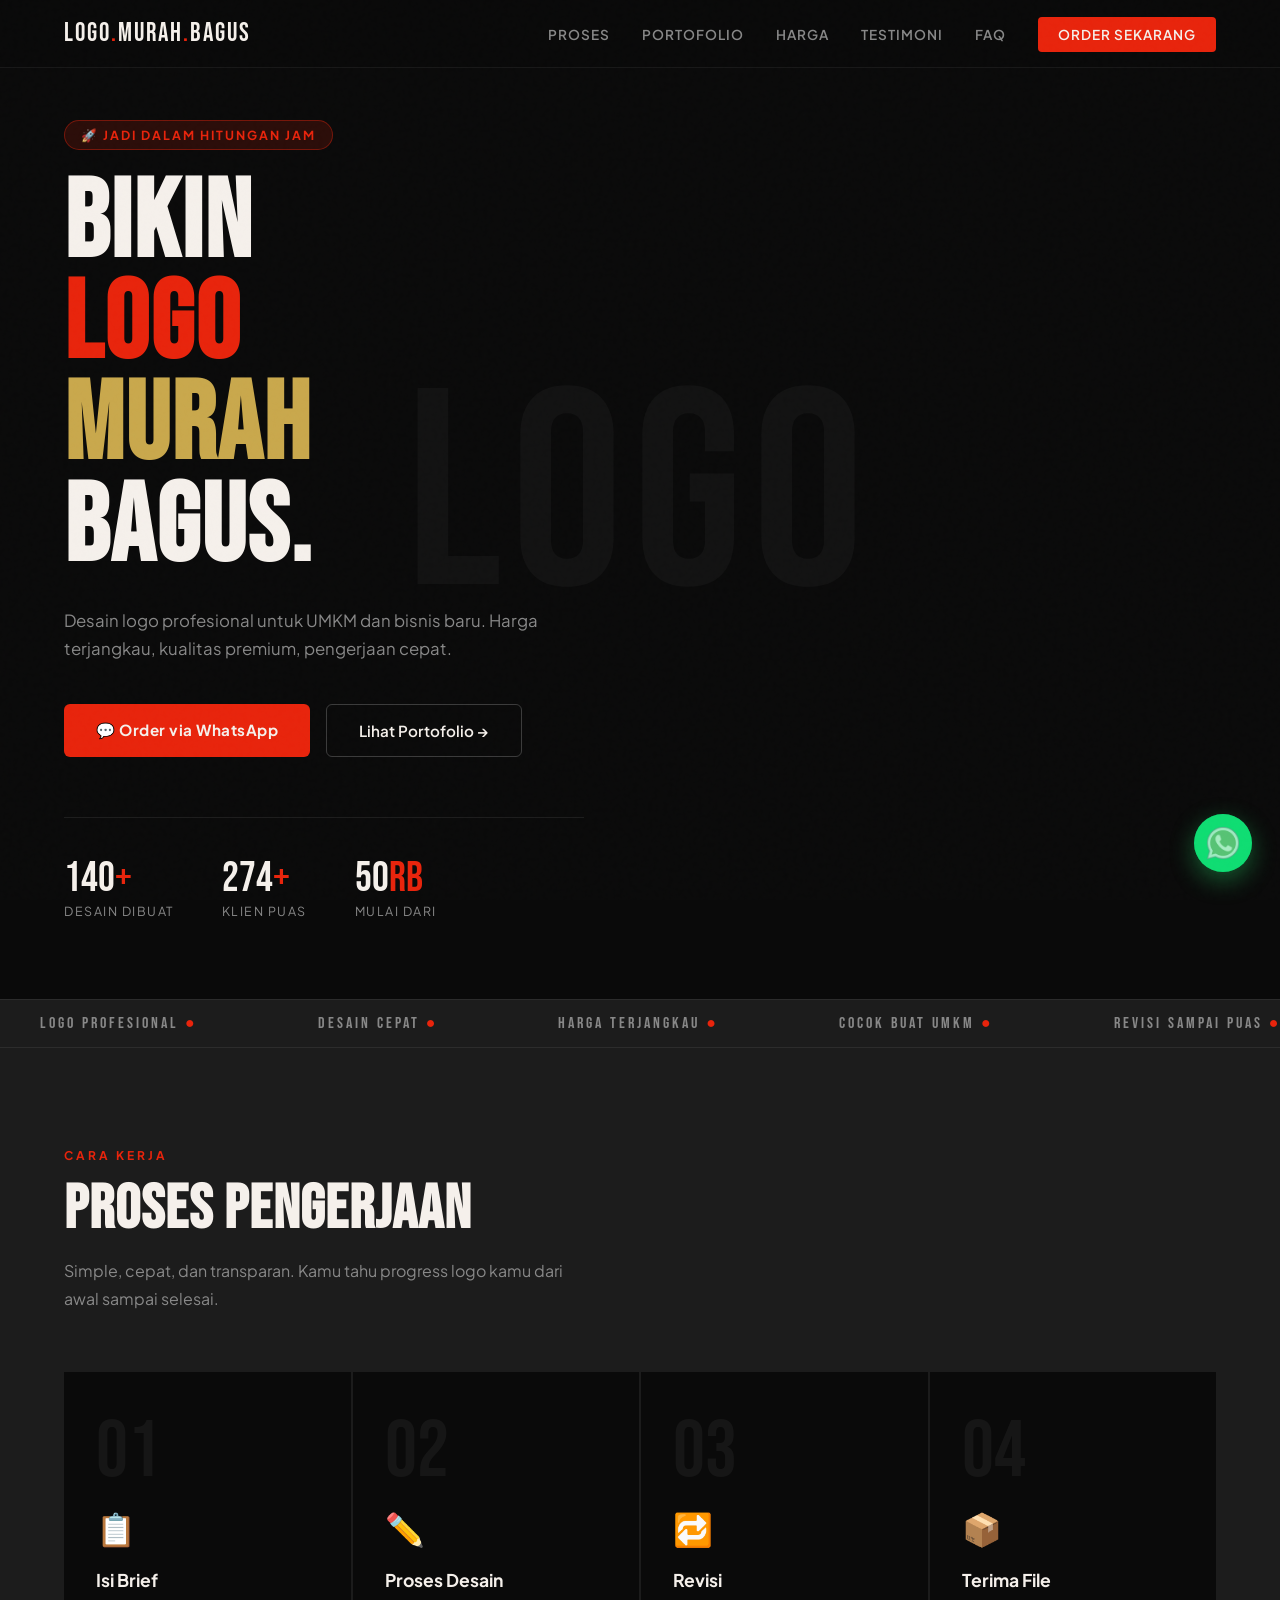
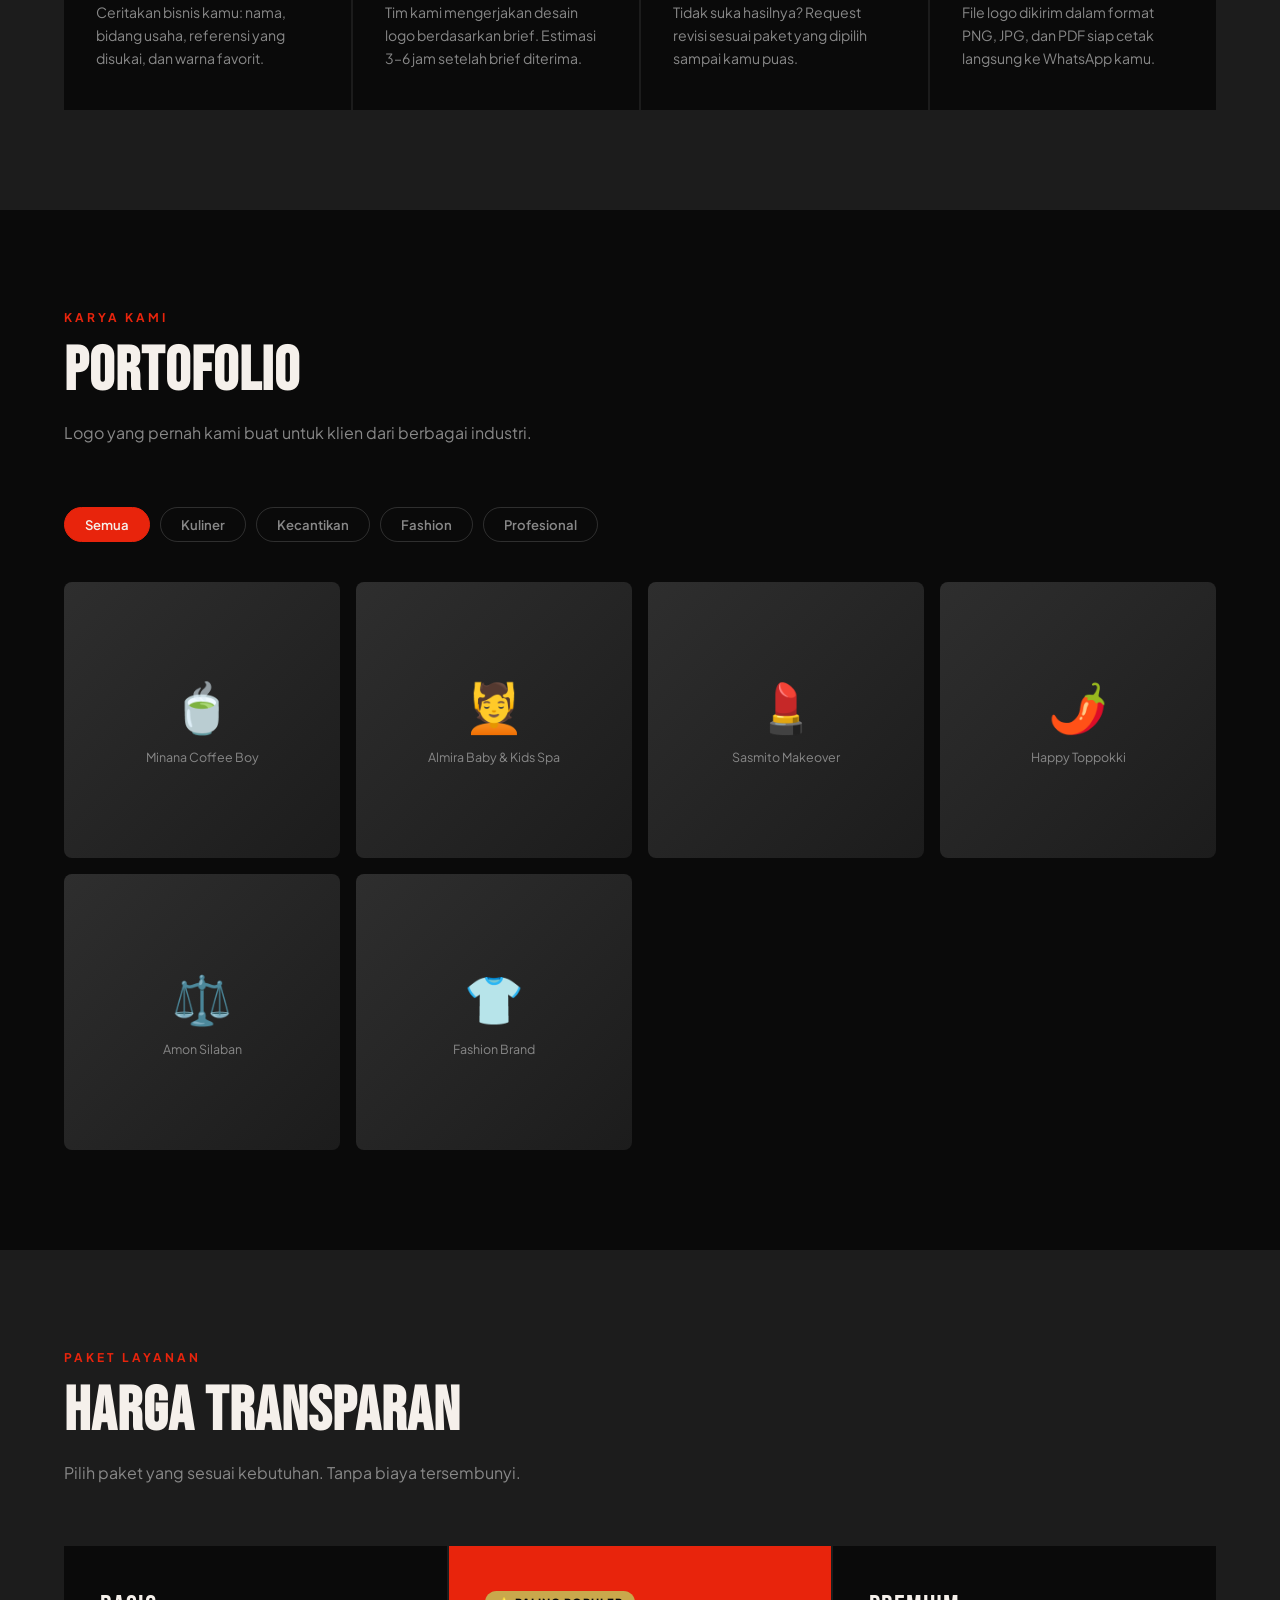
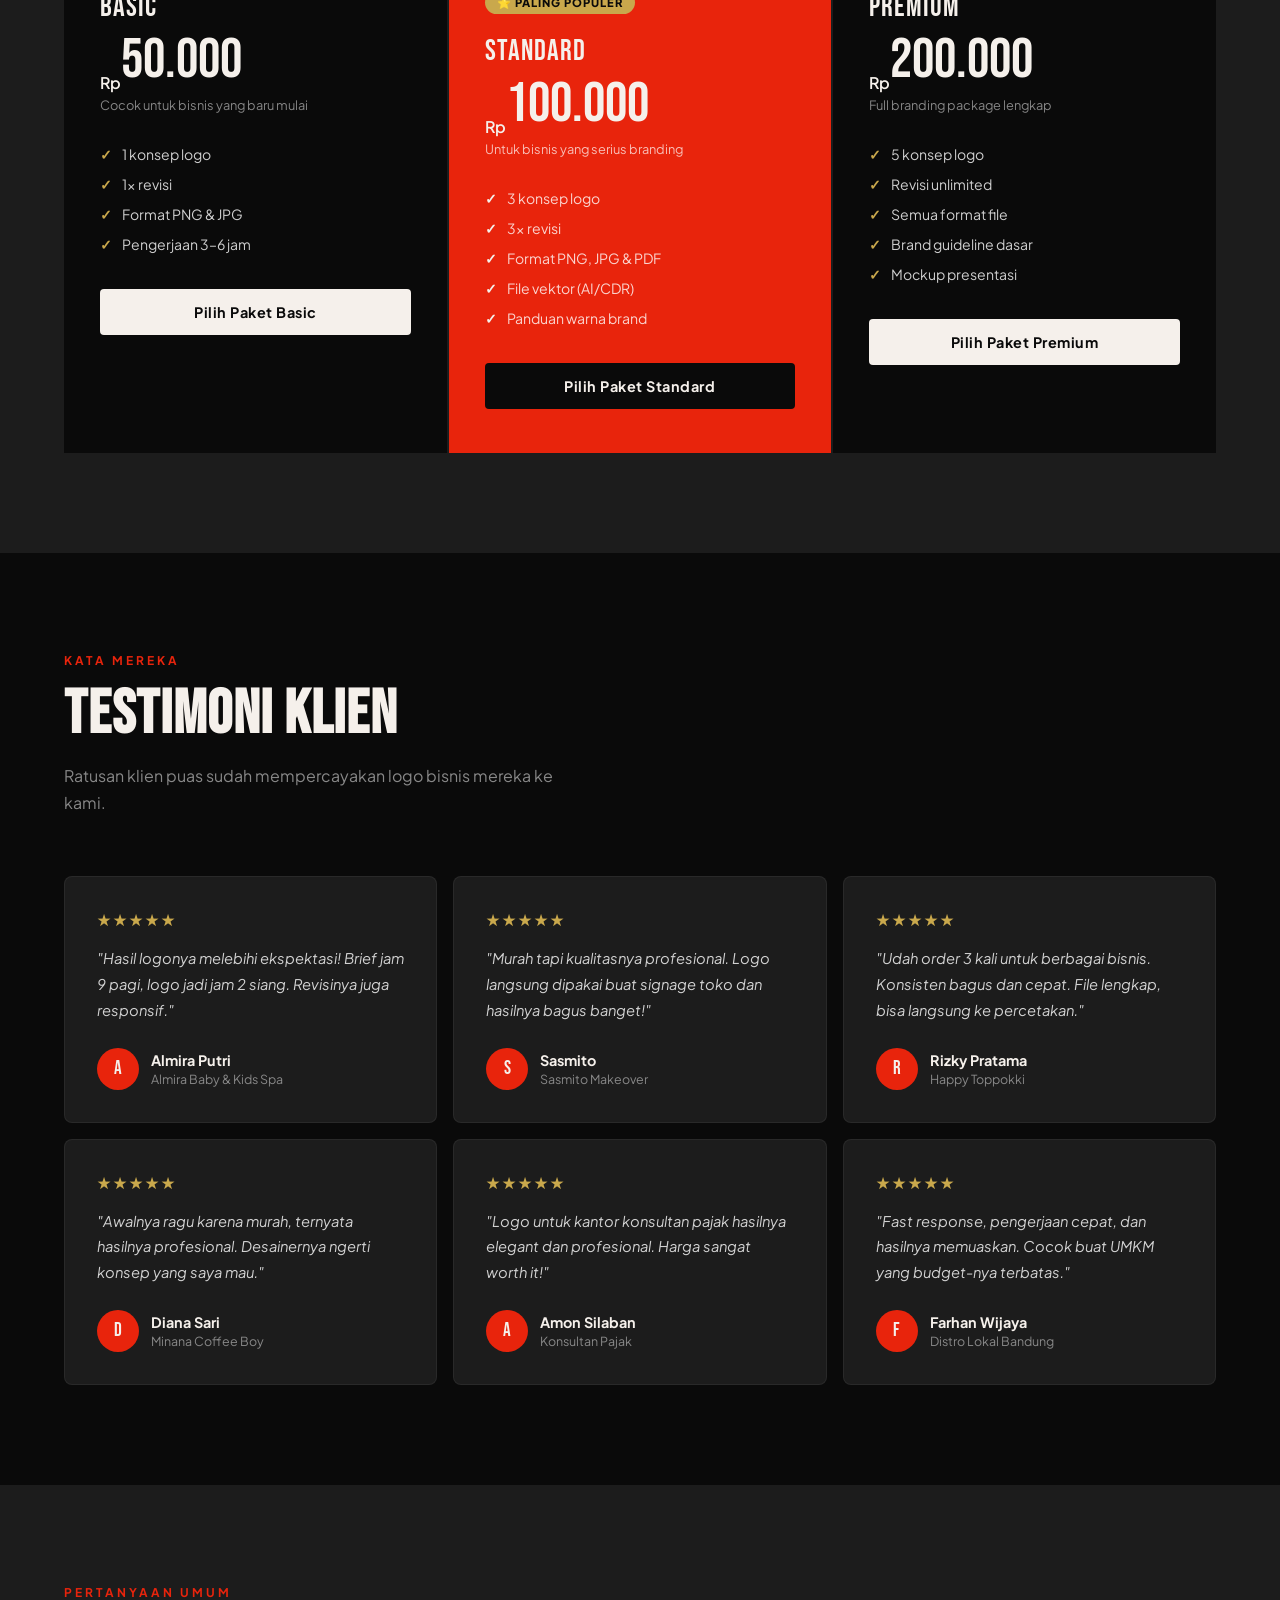
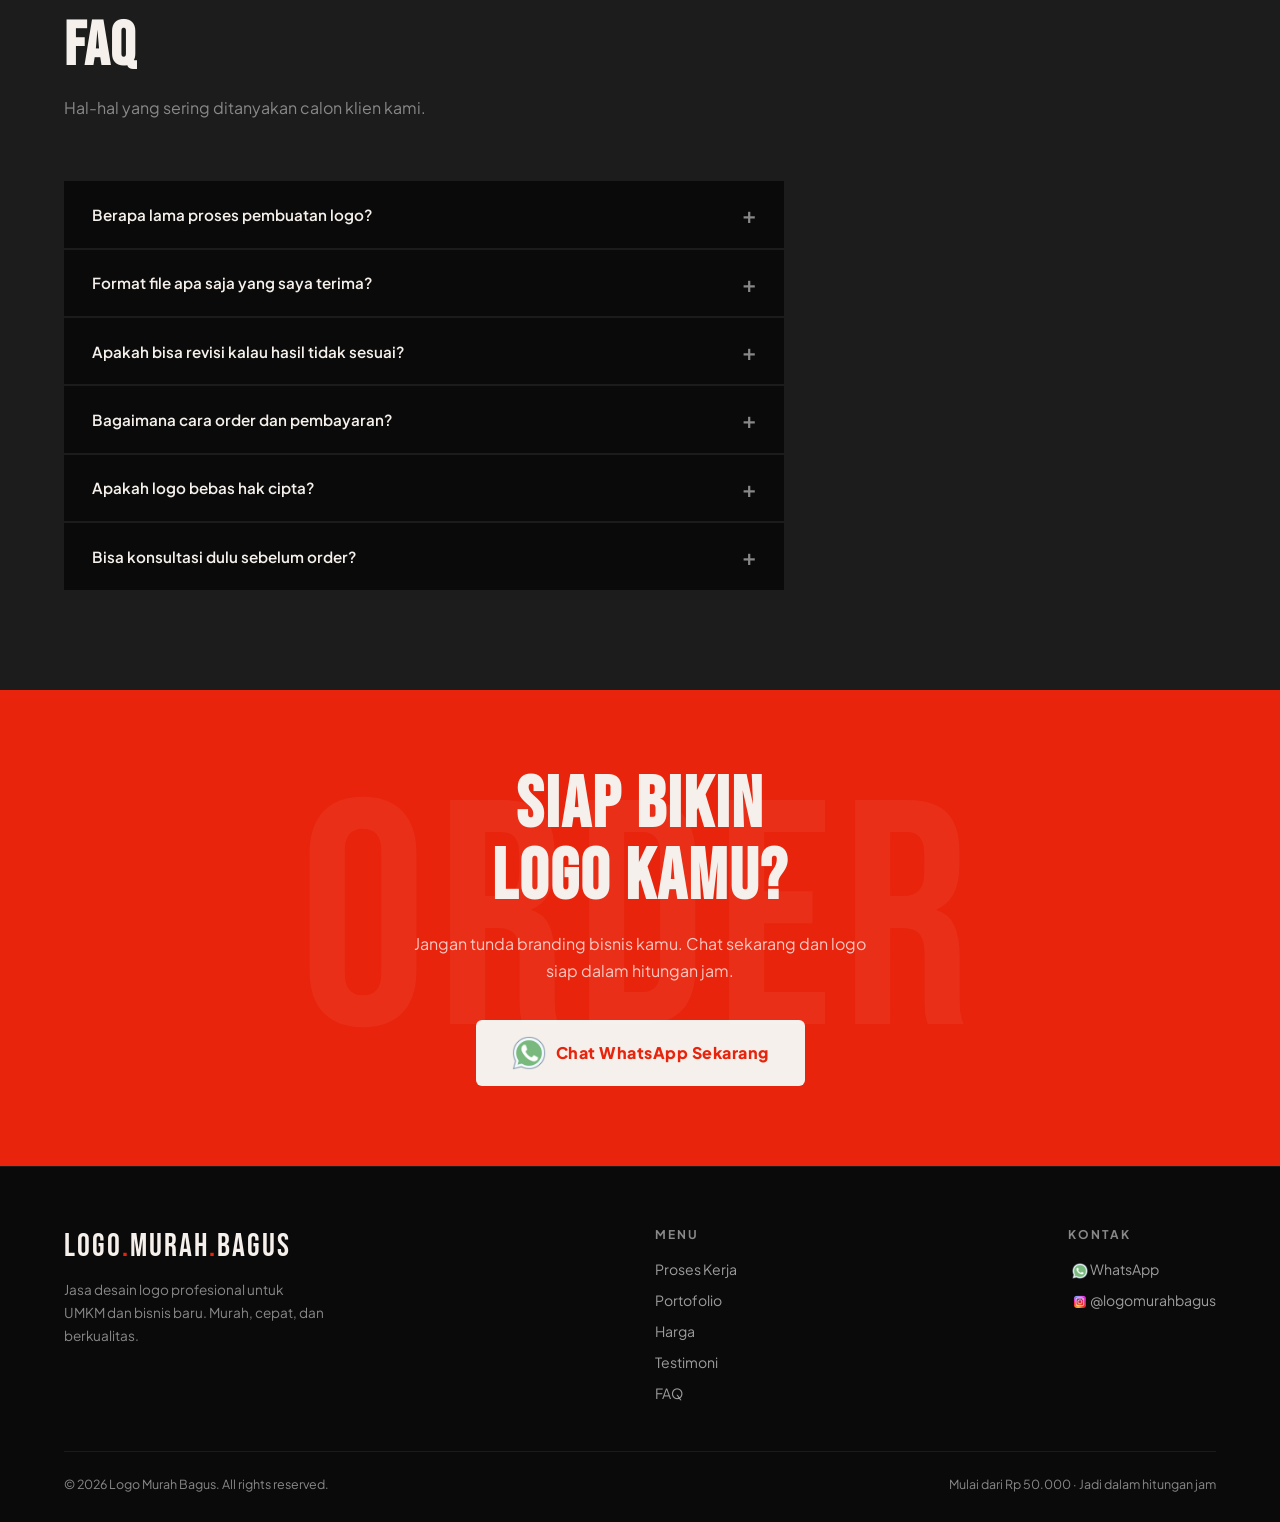
==== index.html @ 2f439376 "Initial commit" ====
<!DOCTYPE html>
<html lang="id">
<head>
  <meta charset="UTF-8" />
  <meta name="viewport" content="width=device-width, initial-scale=1.0"/>
  <title>Logo Murah Bagus – Jasa Desain Logo Profesional</title>
  <link href="https://fonts.googleapis.com/css2?family=Bebas+Neue&family=Plus+Jakarta+Sans:wght@400;500;600;700;800&display=swap" rel="stylesheet"/>
  <link rel="stylesheet" href="style.css"/>
</head>
<body>

  <!-- ═══════════════════════════════════════
       NAVBAR
       ✏️ Edit: nomor WA di href .nav-cta
  ════════════════════════════════════════ -->
  <nav>
    <div class="nav-logo">LOGO<span>.</span>MURAH<span>.</span>BAGUS</div>
    <ul class="nav-links">
      <li><a href="#proses">Proses</a></li>
      <li><a href="#portofolio">Portofolio</a></li>
      <li><a href="#harga">Harga</a></li>
      <li><a href="#testimoni">Testimoni</a></li>
      <li><a href="#faq">FAQ</a></li>
      <li><a href="https://wa.me/6281234567890" class="nav-cta" target="_blank">Order Sekarang</a></li>
    </ul>
  </nav>

  <!-- ═══════════════════════════════════════
       HERO
       ✏️ Edit: teks deskripsi, nomor WA
  ════════════════════════════════════════ -->
  <section id="hero">
    <div class="hero-bg-text">LOGO</div>
    <div class="hero-content">
      <div class="hero-badge">🚀 Jadi dalam hitungan jam</div>
      <h1 class="hero-title">
        BIKIN<br/>
        <span class="accent">LOGO</span><br/>
        <span class="gold">MURAH</span><br/>
        BAGUS.
      </h1>
      <p class="hero-desc">
        Desain logo profesional untuk UMKM dan bisnis baru. Harga terjangkau, kualitas premium, pengerjaan cepat.
      </p>
      <div class="hero-actions">
        <a href="https://wa.me/6281234567890?text=Halo,%20saya%20mau%20order%20logo" class="btn-primary" target="_blank">💬 Order via WhatsApp</a>
        <a href="#portofolio" class="btn-secondary">Lihat Portofolio →</a>
      </div>
      <div class="hero-stats">
        <!-- ✏️ Edit: angka statistik di bawah ini -->
        <div class="stat-item">
          <div class="stat-number">140<span>+</span></div>
          <div class="stat-label">Desain Dibuat</div>
        </div>
        <div class="stat-item">
          <div class="stat-number">274<span>+</span></div>
          <div class="stat-label">Klien Puas</div>
        </div>
        <div class="stat-item">
          <div class="stat-number">50<span>rb</span></div>
          <div class="stat-label">Mulai Dari</div>
        </div>
      </div>
    </div>
  </section>

  <!-- MARQUEE -->
  <div class="marquee-wrap">
    <div class="marquee-track">
      <span class="marquee-item">LOGO PROFESIONAL <span class="dot">●</span></span>
      <span class="marquee-item">DESAIN CEPAT <span class="dot">●</span></span>
      <span class="marquee-item">HARGA TERJANGKAU <span class="dot">●</span></span>
      <span class="marquee-item">COCOK BUAT UMKM <span class="dot">●</span></span>
      <span class="marquee-item">REVISI SAMPAI PUAS <span class="dot">●</span></span>
      <span class="marquee-item">FILE SIAP PAKAI <span class="dot">●</span></span>
      <!-- Duplikat untuk efek loop -->
      <span class="marquee-item">LOGO PROFESIONAL <span class="dot">●</span></span>
      <span class="marquee-item">DESAIN CEPAT <span class="dot">●</span></span>
      <span class="marquee-item">HARGA TERJANGKAU <span class="dot">●</span></span>
      <span class="marquee-item">COCOK BUAT UMKM <span class="dot">●</span></span>
      <span class="marquee-item">REVISI SAMPAI PUAS <span class="dot">●</span></span>
      <span class="marquee-item">FILE SIAP PAKAI <span class="dot">●</span></span>
    </div>
  </div>

  <!-- ═══════════════════════════════════════
       PROSES KERJA
       ✏️ Edit: judul & deskripsi tiap step
  ════════════════════════════════════════ -->
  <section id="proses">
    <div class="fade-up">
      <p class="section-label">Cara Kerja</p>
      <h2 class="section-title">PROSES PENGERJAAN</h2>
      <p class="section-sub">Simple, cepat, dan transparan. Kamu tahu progress logo kamu dari awal sampai selesai.</p>
    </div>
    <div class="steps-grid">
      <div class="step-card fade-up">
        <div class="step-num">01</div>
        <div class="step-icon">📋</div>
        <div class="step-title">Isi Brief</div>
        <p class="step-desc">Ceritakan bisnis kamu: nama, bidang usaha, referensi yang disukai, dan warna favorit.</p>
      </div>
      <div class="step-card fade-up">
        <div class="step-num">02</div>
        <div class="step-icon">✏️</div>
        <div class="step-title">Proses Desain</div>
        <p class="step-desc">Tim kami mengerjakan desain logo berdasarkan brief. Estimasi 3–6 jam setelah brief diterima.</p>
      </div>
      <div class="step-card fade-up">
        <div class="step-num">03</div>
        <div class="step-icon">🔁</div>
        <div class="step-title">Revisi</div>
        <p class="step-desc">Tidak suka hasilnya? Request revisi sesuai paket yang dipilih sampai kamu puas.</p>
      </div>
      <div class="step-card fade-up">
        <div class="step-num">04</div>
        <div class="step-icon">📦</div>
        <div class="step-title">Terima File</div>
        <p class="step-desc">File logo dikirim dalam format PNG, JPG, dan PDF siap cetak langsung ke WhatsApp kamu.</p>
      </div>
    </div>
  </section>

  <!-- ═══════════════════════════════════════
       PORTOFOLIO
       ✏️ Tambah karya: copy satu .portfolio-card,
          ganti data-cat, nama, kategori, dan src img
  ════════════════════════════════════════ -->
  <section id="portofolio">
    <div class="fade-up">
      <p class="section-label">Karya Kami</p>
      <h2 class="section-title">PORTOFOLIO</h2>
      <p class="section-sub">Logo yang pernah kami buat untuk klien dari berbagai industri.</p>
    </div>

    <div class="portfolio-filter fade-up">
      <!-- ✏️ Tambah tombol filter baru jika ada kategori baru -->
      <button class="filter-btn active" onclick="filterPortfolio('semua', this)">Semua</button>
      <button class="filter-btn" onclick="filterPortfolio('kuliner', this)">Kuliner</button>
      <button class="filter-btn" onclick="filterPortfolio('kecantikan', this)">Kecantikan</button>
      <button class="filter-btn" onclick="filterPortfolio('fashion', this)">Fashion</button>
      <button class="filter-btn" onclick="filterPortfolio('profesional', this)">Profesional</button>
    </div>

    <div class="portfolio-grid" id="portfolioGrid">

      <div class="portfolio-card fade-up" data-cat="kuliner">
        <!-- ✏️ Ganti placeholder dengan: <img src="assets/images/namafile.jpg" alt="Nama Logo"> -->
        <div class="portfolio-placeholder">🍵<p>Minana Coffee Boy</p></div>
        <div class="portfolio-overlay">
          <div class="portfolio-info">
            <div class="portfolio-name">Minana Coffee Boy</div>
            <div class="portfolio-cat">Kuliner · F&B</div>
          </div>
        </div>
      </div>

      <div class="portfolio-card fade-up" data-cat="kecantikan"
          onclick="window.location='portfolio/almira.html'
          "style="cursor:pointer">
        <div class="portfolio-placeholder">💆<p>Almira Baby & Kids Spa</p></div>
        <div class="portfolio-overlay">
          <div class="portfolio-info">
            <div class="portfolio-name">Almira Baby & Kids Spa</div>
            <div class="portfolio-cat">Kecantikan · Spa</div>
          </div>
        </div>
      </div>

      <div class="portfolio-card fade-up" data-cat="kecantikan">
        <div class="portfolio-placeholder">💄<p>Sasmito Makeover</p></div>
        <div class="portfolio-overlay">
          <div class="portfolio-info">
            <div class="portfolio-name">Sasmito Makeover</div>
            <div class="portfolio-cat">Kecantikan · MUA</div>
          </div>
        </div>
      </div>

      <div class="portfolio-card fade-up" data-cat="kuliner">
        <div class="portfolio-placeholder">🌶️<p>Happy Toppokki</p></div>
        <div class="portfolio-overlay">
          <div class="portfolio-info">
            <div class="portfolio-name">Happy Toppokki</div>
            <div class="portfolio-cat">Kuliner · Korean Food</div>
          </div>
        </div>
      </div>

      <div class="portfolio-card fade-up" data-cat="profesional">
        <div class="portfolio-placeholder">⚖️<p>Amon Silaban</p></div>
        <div class="portfolio-overlay">
          <div class="portfolio-info">
            <div class="portfolio-name">Amon Silaban</div>
            <div class="portfolio-cat">Profesional · Konsultan</div>
          </div>
        </div>
      </div>

      <div class="portfolio-card fade-up" data-cat="fashion">
        <div class="portfolio-placeholder">👕<p>Fashion Brand</p></div>
        <div class="portfolio-overlay">
          <div class="portfolio-info">
            <div class="portfolio-name">Fashion Brand</div>
            <div class="portfolio-cat">Fashion · Clothing</div>
          </div>
        </div>
      </div>

    </div>
  </section>

  <!-- ═══════════════════════════════════════
       HARGA
       ✏️ Edit: nama paket, harga, fitur, nomor WA
  ════════════════════════════════════════ -->
  <section id="harga">
    <div class="fade-up">
      <p class="section-label">Paket Layanan</p>
      <h2 class="section-title">HARGA TRANSPARAN</h2>
      <p class="section-sub">Pilih paket yang sesuai kebutuhan. Tanpa biaya tersembunyi.</p>
    </div>

    <div class="pricing-grid">

      <div class="pricing-card fade-up">
        <div class="pricing-name">BASIC</div>
        <div class="pricing-price"><sub>Rp</sub>50.000</div>
        <p class="pricing-note">Cocok untuk bisnis yang baru mulai</p>
        <ul class="pricing-features">
          <li>1 konsep logo</li>
          <li>1x revisi</li>
          <li>Format PNG & JPG</li>
          <li>Pengerjaan 3–6 jam</li>
        </ul>
        <a href="https://wa.me/6281234567890?text=Halo,%20saya%20mau%20order%20paket%20Basic" class="pricing-cta" target="_blank">Pilih Paket Basic</a>
      </div>

      <div class="pricing-card featured fade-up">
        <div class="pricing-badge">⭐ Paling Populer</div>
        <div class="pricing-name">STANDARD</div>
        <div class="pricing-price"><sub>Rp</sub>100.000</div>
        <p class="pricing-note">Untuk bisnis yang serius branding</p>
        <ul class="pricing-features">
          <li>3 konsep logo</li>
          <li>3x revisi</li>
          <li>Format PNG, JPG & PDF</li>
          <li>File vektor (AI/CDR)</li>
          <li>Panduan warna brand</li>
        </ul>
        <a href="https://wa.me/6281234567890?text=Halo,%20saya%20mau%20order%20paket%20Standard" class="pricing-cta" target="_blank">Pilih Paket Standard</a>
      </div>

      <div class="pricing-card fade-up">
        <div class="pricing-name">PREMIUM</div>
        <div class="pricing-price"><sub>Rp</sub>200.000</div>
        <p class="pricing-note">Full branding package lengkap</p>
        <ul class="pricing-features">
          <li>5 konsep logo</li>
          <li>Revisi unlimited</li>
          <li>Semua format file</li>
          <li>Brand guideline dasar</li>
          <li>Mockup presentasi</li>
        </ul>
        <a href="https://wa.me/6281234567890?text=Halo,%20saya%20mau%20order%20paket%20Premium" class="pricing-cta" target="_blank">Pilih Paket Premium</a>
      </div>

    </div>
  </section>

  <!-- ═══════════════════════════════════════
       TESTIMONI
       ✏️ Tambah testimoni: copy satu .testi-card
  ════════════════════════════════════════ -->
  <section id="testimoni">
    <div class="fade-up">
      <p class="section-label">Kata Mereka</p>
      <h2 class="section-title">TESTIMONI KLIEN</h2>
      <p class="section-sub">Ratusan klien puas sudah mempercayakan logo bisnis mereka ke kami.</p>
    </div>

    <div class="testi-grid">

      <div class="testi-card fade-up">
        <div class="testi-stars">★★★★★</div>
        <p class="testi-text">"Hasil logonya melebihi ekspektasi! Brief jam 9 pagi, logo jadi jam 2 siang. Revisinya juga responsif."</p>
        <div class="testi-author">
          <div class="testi-avatar">A</div>
          <div>
            <div class="testi-name">Almira Putri</div>
            <div class="testi-biz">Almira Baby & Kids Spa</div>
          </div>
        </div>
      </div>

      <div class="testi-card fade-up">
        <div class="testi-stars">★★★★★</div>
        <p class="testi-text">"Murah tapi kualitasnya profesional. Logo langsung dipakai buat signage toko dan hasilnya bagus banget!"</p>
        <div class="testi-author">
          <div class="testi-avatar">S</div>
          <div>
            <div class="testi-name">Sasmito</div>
            <div class="testi-biz">Sasmito Makeover</div>
          </div>
        </div>
      </div>

      <div class="testi-card fade-up">
        <div class="testi-stars">★★★★★</div>
        <p class="testi-text">"Udah order 3 kali untuk berbagai bisnis. Konsisten bagus dan cepat. File lengkap, bisa langsung ke percetakan."</p>
        <div class="testi-author">
          <div class="testi-avatar">R</div>
          <div>
            <div class="testi-name">Rizky Pratama</div>
            <div class="testi-biz">Happy Toppokki</div>
          </div>
        </div>
      </div>

      <div class="testi-card fade-up">
        <div class="testi-stars">★★★★★</div>
        <p class="testi-text">"Awalnya ragu karena murah, ternyata hasilnya profesional. Desainernya ngerti konsep yang saya mau."</p>
        <div class="testi-author">
          <div class="testi-avatar">D</div>
          <div>
            <div class="testi-name">Diana Sari</div>
            <div class="testi-biz">Minana Coffee Boy</div>
          </div>
        </div>
      </div>

      <div class="testi-card fade-up">
        <div class="testi-stars">★★★★★</div>
        <p class="testi-text">"Logo untuk kantor konsultan pajak hasilnya elegant dan profesional. Harga sangat worth it!"</p>
        <div class="testi-author">
          <div class="testi-avatar">A</div>
          <div>
            <div class="testi-name">Amon Silaban</div>
            <div class="testi-biz">Konsultan Pajak</div>
          </div>
        </div>
      </div>

      <div class="testi-card fade-up">
        <div class="testi-stars">★★★★★</div>
        <p class="testi-text">"Fast response, pengerjaan cepat, dan hasilnya memuaskan. Cocok buat UMKM yang budget-nya terbatas."</p>
        <div class="testi-author">
          <div class="testi-avatar">F</div>
          <div>
            <div class="testi-name">Farhan Wijaya</div>
            <div class="testi-biz">Distro Lokal Bandung</div>
          </div>
        </div>
      </div>

    </div>
  </section>

  <!-- ═══════════════════════════════════════
       FAQ
       ✏️ Tambah FAQ: copy satu .faq-item
  ════════════════════════════════════════ -->
  <section id="faq">
    <div class="fade-up">
      <p class="section-label">Pertanyaan Umum</p>
      <h2 class="section-title">FAQ</h2>
      <p class="section-sub">Hal-hal yang sering ditanyakan calon klien kami.</p>
    </div>

    <div class="faq-list">

      <div class="faq-item">
        <button class="faq-question" onclick="toggleFaq(this)">
          Berapa lama proses pembuatan logo? <span class="faq-icon">+</span>
        </button>
        <div class="faq-answer">
          Estimasi 3–6 jam untuk paket Basic, 6–12 jam untuk Standard. Bergantung pada antrian order saat itu.
        </div>
      </div>

      <div class="faq-item">
        <button class="faq-question" onclick="toggleFaq(this)">
          Format file apa saja yang saya terima? <span class="faq-icon">+</span>
        </button>
        <div class="faq-answer">
          Basic: PNG & JPG. Standard: PNG, JPG, PDF, dan file vektor (AI/CDR). Premium: semua format termasuk EPS.
        </div>
      </div>

      <div class="faq-item">
        <button class="faq-question" onclick="toggleFaq(this)">
          Apakah bisa revisi kalau hasil tidak sesuai? <span class="faq-icon">+</span>
        </button>
        <div class="faq-answer">
          Bisa! Basic: 1x revisi, Standard: 3x revisi, Premium: revisi unlimited sampai kamu puas.
        </div>
      </div>

      <div class="faq-item">
        <button class="faq-question" onclick="toggleFaq(this)">
          Bagaimana cara order dan pembayaran? <span class="faq-icon">+</span>
        </button>
        <div class="faq-answer">
          Order via DM Instagram atau WhatsApp. Pembayaran DP 100% di awal via transfer bank atau e-wallet.
        </div>
      </div>

      <div class="faq-item">
        <button class="faq-question" onclick="toggleFaq(this)">
          Apakah logo bebas hak cipta? <span class="faq-icon">+</span>
        </button>
        <div class="faq-answer">
          Ya! Semua logo yang kami buat adalah milik sepenuhnya klien, bebas digunakan untuk keperluan komersial.
        </div>
      </div>

      <div class="faq-item">
        <button class="faq-question" onclick="toggleFaq(this)">
          Bisa konsultasi dulu sebelum order? <span class="faq-icon">+</span>
        </button>
        <div class="faq-answer">
          Bisa banget! Chat kami via WhatsApp untuk konsultasi gratis sebelum memulai proses desain.
        </div>
      </div>

    </div>
  </section>

  <!-- ═══════════════════════════════════════
       CTA BANNER
       ✏️ Edit: nomor WA di href tombol
  ════════════════════════════════════════ -->
  <section id="cta">
    <h2 class="cta-title">SIAP BIKIN<br/>LOGO KAMU?</h2>
    <p class="cta-sub">Jangan tunda branding bisnis kamu. Chat sekarang dan logo siap dalam hitungan jam.</p>
    <a href="https://wa.me/6281234567890?text=Halo,%20saya%20mau%20tanya%20soal%20logo" class="btn-white" target="_blank">
  <img src="icons8-whatsapp-logo-80.apng.png" alt="WhatsApp" width="34" height="34">
      Chat WhatsApp Sekarang
    </a>
  </section>

  <!-- FOOTER -->
  <footer>
    <div class="footer-top">
      <div class="footer-brand">
        <span class="nav-logo">LOGO<span style="color:var(--red)">.</span>MURAH<span style="color:var(--red)">.</span>BAGUS</span>
        <p>Jasa desain logo profesional untuk UMKM dan bisnis baru. Murah, cepat, dan berkualitas.</p>
      </div>
      <div class="footer-links">
        <h4>Menu</h4>
        <ul>
          <li><a href="#proses">Proses Kerja</a></li>
          <li><a href="#portofolio">Portofolio</a></li>
          <li><a href="#harga">Harga</a></li>
          <li><a href="#testimoni">Testimoni</a></li>
          <li><a href="#faq">FAQ</a></li>
        </ul>
      </div>
      <div class="footer-links">
        <h4>Kontak</h4>
        <!-- ✏️ Edit: ganti nomor WA dan link Instagram -->
        <ul>
          <li><a href="https://wa.me/6281234567890" target="_blank">
            <img src="icon whatsapp.png" alt="WhatsApp" width="16" height="16" style="vertical-align: middle; margin-left: 4px;">
          WhatsApp </a></li>
          <li><a href="https://instagram.com/logomurahbagus" target="_blank">
            <img src="icons8-instagram-logo-94.png" alt="Instagram" width="16" height="16" style="vertical-align: middle; margin-left: 4px;">
            @logomurahbagus</a></li>
        </ul>
      </div>
    </div>
    <div class="footer-bottom">
      <p>© 2026 Logo Murah Bagus. All rights reserved.</p>
      <p>Mulai dari Rp 50.000 · Jadi dalam hitungan jam</p>
    </div>
  </footer>

  <!-- ✏️ Edit: ganti nomor WA di href bawah -->
  <a href="https://wa.me/6281234567890?text=Halo,%20saya%20mau%20tanya%20soal%20logo" class="wa-float" target="_blank" title="Chat WhatsApp">
  <img src="icons8-whatsapp-logo-80.apng.png" alt="WhatsApp" width="34" height="34">
</a>

  <script src="script.js"></script>
</body>
</html>
---- style.css ----
:root {
  --black: #0a0a0a;
  --white: #f5f0eb;
  --red: #e8240c;
  --red-dark: #b81a08;
  --gold: #c9a84c;
  --gray: #1c1c1c;
  --gray-mid: #2e2e2e;
  --gray-light: #888;
  --font-display: 'Bebas Neue', sans-serif;
  --font-body: 'Plus Jakarta Sans', sans-serif;
}

*, *::before, *::after { box-sizing: border-box; margin: 0; padding: 0; }
html { scroll-behavior: smooth; }
body { background: var(--black); color: var(--white); font-family: var(--font-body); overflow-x: hidden; }

body::before {
  content: '';
  position: fixed;
  inset: 0;
  background-image: url("data:image/svg+xml,%3Csvg viewBox='0 0 200 200' xmlns='http://www.w3.org/2000/svg'%3E%3Cfilter id='n'%3E%3CfeTurbulence type='fractalNoise' baseFrequency='0.9' numOctaves='4' stitchTiles='stitch'/%3E%3C/filter%3E%3Crect width='100%25' height='100%25' filter='url(%23n)' opacity='0.04'/%3E%3C/svg%3E");
  pointer-events: none;
  z-index: 9999;
  opacity: 0.4;
}

/* ── NAVBAR ── */
nav {
  position: fixed; top: 0; left: 0; right: 0; z-index: 100;
  display: flex; align-items: center; justify-content: space-between;
  padding: 18px 5%;
  background: rgba(10,10,10,0.85);
  backdrop-filter: blur(12px);
  border-bottom: 1px solid rgba(255,255,255,0.06);
  transition: background .3s;
}
.nav-logo { font-family: var(--font-display); font-size: 1.6rem; letter-spacing: 2px; color: var(--white); }
.nav-logo span { color: var(--red); }
.nav-links { display: flex; gap: 32px; list-style: none; }
.nav-links a { color: var(--gray-light); text-decoration: none; font-size: 0.85rem; font-weight: 600; letter-spacing: 1px; text-transform: uppercase; transition: color .2s; }
.nav-links a:hover { color: var(--white); }
.nav-cta { background: var(--red); color: var(--white) !important; padding: 9px 20px; border-radius: 4px; transition: background .2s !important; }
.nav-cta:hover { background: var(--red-dark) !important; }

/* ── HERO ── */
#hero { min-height: 100vh; display: flex; align-items: center; padding: 120px 5% 80px; position: relative; overflow: hidden; }
.hero-bg-text {
  position: absolute; top: 50%; left: 50%; transform: translate(-50%, -50%);
  font-family: var(--font-display); font-size: clamp(120px, 22vw, 280px);
  color: rgba(255,255,255,0.03); letter-spacing: 10px; white-space: nowrap;
  pointer-events: none; user-select: none;
}
.hero-content { position: relative; max-width: 720px; }
.hero-badge {
  display: inline-block; background: rgba(232,36,12,0.15); border: 1px solid rgba(232,36,12,0.4);
  color: var(--red); padding: 6px 16px; border-radius: 100px;
  font-size: 0.78rem; font-weight: 700; letter-spacing: 2px; text-transform: uppercase; margin-bottom: 24px;
}
.hero-title { font-family: var(--font-display); font-size: clamp(52px, 9vw, 110px); line-height: 0.92; letter-spacing: 2px; margin-bottom: 28px; }
.hero-title .accent { color: var(--red); }
.hero-title .gold { color: var(--gold); }
.hero-desc { font-size: 1.05rem; color: var(--gray-light); line-height: 1.7; max-width: 520px; margin-bottom: 40px; }
.hero-actions { display: flex; gap: 16px; flex-wrap: wrap; }
.hero-stats { display: flex; gap: 48px; margin-top: 60px; padding-top: 40px; border-top: 1px solid rgba(255,255,255,0.08); flex-wrap: wrap; }
.stat-number { font-family: var(--font-display); font-size: 2.6rem; line-height: 1; }
.stat-number span { color: var(--red); }
.stat-label { font-size: 0.78rem; color: var(--gray-light); text-transform: uppercase; letter-spacing: 1.5px; margin-top: 4px; }

/* ── BUTTONS ── */
.btn-primary {
  display: inline-flex; align-items: center; gap: 10px;
  background: var(--red); color: var(--white); padding: 16px 32px;
  border-radius: 6px; font-weight: 700; font-size: 0.95rem;
  text-decoration: none; transition: background .2s, transform .15s; letter-spacing: 0.5px;
}
.btn-primary:hover { background: var(--red-dark); transform: translateY(-2px); }
.btn-secondary {
  display: inline-flex; align-items: center; gap: 10px;
  background: transparent; border: 1px solid rgba(255,255,255,0.2);
  color: var(--white); padding: 16px 32px; border-radius: 6px;
  font-weight: 600; font-size: 0.95rem; text-decoration: none; transition: border-color .2s, background .2s;
}
.btn-secondary:hover { border-color: var(--white); background: rgba(255,255,255,0.05); }
.btn-white {
  display: inline-flex; align-items: center; gap: 10px;
  background: var(--white); color: var(--red); padding: 16px 36px;
  border-radius: 6px; font-weight: 800; font-size: 1rem;
  text-decoration: none; transition: transform .15s, box-shadow .15s; letter-spacing: 0.5px;
}
.btn-white:hover { transform: translateY(-3px); box-shadow: 0 16px 40px rgba(0,0,0,0.3); }

/* ── MARQUEE ── */
.marquee-wrap { overflow: hidden; border-top: 1px solid rgba(255,255,255,0.07); border-bottom: 1px solid rgba(255,255,255,0.07); background: var(--gray); padding: 14px 0; }
.marquee-track { display: flex; animation: marquee 20s linear infinite; width: max-content; }
.marquee-item { font-family: var(--font-display); font-size: 1rem; letter-spacing: 3px; color: var(--gray-light); padding: 0 40px; white-space: nowrap; }
.marquee-item .dot { color: var(--red); margin-right: 40px; }
@keyframes marquee { from { transform: translateX(0); } to { transform: translateX(-50%); } }

/* ── SECTION COMMONS ── */
section { padding: 100px 5%; }
.section-label { font-size: 0.75rem; font-weight: 700; letter-spacing: 3px; text-transform: uppercase; color: var(--red); margin-bottom: 16px; }
.section-title { font-family: var(--font-display); font-size: clamp(36px, 5vw, 62px); line-height: 1; letter-spacing: 1px; margin-bottom: 16px; }
.section-sub { color: var(--gray-light); font-size: 1rem; max-width: 520px; line-height: 1.7; margin-bottom: 60px; }

/* ── PROSES ── */
#proses { background: var(--gray); }
.steps-grid { display: grid; grid-template-columns: repeat(auto-fit, minmax(220px, 1fr)); gap: 2px; }
.step-card { background: var(--black); padding: 40px 32px; position: relative; overflow: hidden; transition: background .2s; }
.step-card:hover { background: var(--gray-mid); }
.step-card::before { content: ''; position: absolute; top: 0; left: 0; width: 3px; height: 0; background: var(--red); transition: height .3s ease; }
.step-card:hover::before { height: 100%; }
.step-num { font-family: var(--font-display); font-size: 5rem; color: rgba(255,255,255,0.05); line-height: 1; margin-bottom: 16px; }
.step-icon { font-size: 2rem; margin-bottom: 20px; }
.step-title { font-weight: 700; font-size: 1.1rem; margin-bottom: 10px; }
.step-desc { color: var(--gray-light); font-size: 0.88rem; line-height: 1.65; }

/* ── PORTFOLIO ── */
#portofolio { background: var(--black); }
.portfolio-filter { display: flex; gap: 10px; flex-wrap: wrap; margin-bottom: 40px; }
.filter-btn { background: transparent; border: 1px solid rgba(255,255,255,0.15); color: var(--gray-light); padding: 8px 20px; border-radius: 100px; font-size: 0.82rem; font-weight: 600; cursor: pointer; transition: all .2s; font-family: var(--font-body); }
.filter-btn.active, .filter-btn:hover { background: var(--red); border-color: var(--red); color: var(--white); }
.portfolio-grid { display: grid; grid-template-columns: repeat(auto-fill, minmax(260px, 1fr)); gap: 16px; }
.portfolio-card { position: relative; aspect-ratio: 1; background: var(--gray); border-radius: 8px; overflow: hidden; cursor: pointer; transition: transform .25s; }
.portfolio-card:hover { transform: scale(1.02); }
.portfolio-card img { width: 100%; height: 100%; object-fit: cover; transition: transform .4s; }
.portfolio-card:hover img { transform: scale(1.08); }
.portfolio-overlay { position: absolute; inset: 0; background: linear-gradient(to top, rgba(0,0,0,0.85) 0%, transparent 50%); opacity: 0; transition: opacity .25s; display: flex; align-items: flex-end; padding: 20px; }
.portfolio-card:hover .portfolio-overlay { opacity: 1; }
.portfolio-name { font-weight: 700; font-size: 1rem; }
.portfolio-cat { font-size: 0.78rem; color: var(--gold); margin-top: 2px; }
.portfolio-placeholder { width: 100%; height: 100%; display: flex; flex-direction: column; align-items: center; justify-content: center; background: linear-gradient(135deg, var(--gray-mid), var(--gray)); font-size: 3rem; gap: 12px; }
.portfolio-placeholder p { font-size: 0.78rem; color: var(--gray-light); font-family: var(--font-body); }

/* ── PRICING ── */
#harga { background: var(--gray); }
.pricing-grid { display: grid; grid-template-columns: repeat(auto-fit, minmax(270px, 1fr)); gap: 2px; }
.pricing-card { background: var(--black); padding: 44px 36px; transition: background .2s; }
.pricing-card:hover { background: #111; }
.pricing-card.featured { background: var(--red); }
.pricing-card.featured:hover { background: var(--red-dark); }
.pricing-badge { display: inline-block; background: var(--gold); color: var(--black); font-size: 0.7rem; font-weight: 800; padding: 4px 12px; border-radius: 100px; letter-spacing: 1px; text-transform: uppercase; margin-bottom: 20px; }
.pricing-name { font-family: var(--font-display); font-size: 1.8rem; letter-spacing: 1px; margin-bottom: 8px; }
.pricing-price { font-family: var(--font-display); font-size: 3.5rem; line-height: 1; margin-bottom: 6px; }
.pricing-price sub { font-family: var(--font-body); font-size: 1rem; font-weight: 600; }
.pricing-note { font-size: 0.8rem; color: rgba(255,255,255,0.5); margin-bottom: 32px; }
.pricing-card.featured .pricing-note { color: rgba(255,255,255,0.7); }
.pricing-features { list-style: none; display: flex; flex-direction: column; gap: 12px; margin-bottom: 36px; }
.pricing-features li { font-size: 0.88rem; display: flex; align-items: center; gap: 10px; color: rgba(255,255,255,0.8); }
.pricing-features li::before { content: '✓'; color: var(--gold); font-weight: 800; flex-shrink: 0; }
.pricing-card.featured .pricing-features li::before { color: var(--white); }
.pricing-cta { display: block; text-align: center; background: var(--white); color: var(--black); padding: 14px; border-radius: 4px; font-weight: 700; font-size: 0.9rem; text-decoration: none; transition: opacity .2s; letter-spacing: 0.5px; }
.pricing-cta:hover { opacity: 0.85; }
.pricing-card.featured .pricing-cta { background: var(--black); color: var(--white); }

/* ── TESTIMONI ── */
#testimoni { background: var(--black); }
.testi-grid { display: grid; grid-template-columns: repeat(auto-fill, minmax(300px, 1fr)); gap: 16px; }
.testi-card { background: var(--gray); border-radius: 8px; padding: 32px; border: 1px solid rgba(255,255,255,0.06); transition: border-color .2s; }
.testi-card:hover { border-color: rgba(232,36,12,0.3); }
.testi-stars { color: var(--gold); font-size: 1rem; letter-spacing: 2px; margin-bottom: 16px; }
.testi-text { font-size: 0.92rem; color: rgba(255,255,255,0.8); line-height: 1.75; margin-bottom: 24px; font-style: italic; }
.testi-author { display: flex; align-items: center; gap: 12px; }
.testi-avatar { width: 42px; height: 42px; border-radius: 50%; background: var(--red); display: flex; align-items: center; justify-content: center; font-family: var(--font-display); font-size: 1.2rem; flex-shrink: 0; }
.testi-name { font-weight: 700; font-size: 0.9rem; }
.testi-biz { font-size: 0.78rem; color: var(--gray-light); margin-top: 2px; }

/* ── FAQ ── */
#faq { background: var(--gray); }
.faq-list { max-width: 720px; display: flex; flex-direction: column; gap: 2px; }
.faq-item { background: var(--black); overflow: hidden; }
.faq-question { width: 100%; background: none; border: none; color: var(--white); font-family: var(--font-body); font-size: 0.95rem; font-weight: 600; text-align: left; padding: 22px 28px; cursor: pointer; display: flex; justify-content: space-between; align-items: center; gap: 16px; transition: background .15s; }
.faq-question:hover { background: var(--gray-mid); }
.faq-question.active { color: var(--red); }
.faq-icon { font-size: 1.4rem; flex-shrink: 0; transition: transform .25s; color: var(--gray-light); line-height: 1; }
.faq-question.active .faq-icon { transform: rotate(45deg); color: var(--red); }
.faq-answer { max-height: 0; overflow: hidden; transition: max-height .3s ease, padding .3s ease; padding: 0 28px; color: var(--gray-light); font-size: 0.88rem; line-height: 1.75; }
.faq-answer.open { max-height: 200px; padding: 0 28px 22px; }

/* ── CTA BANNER ── */
#cta { background: var(--red); padding: 80px 5%; text-align: center; position: relative; overflow: hidden; }
#cta::before { content: 'ORDER'; position: absolute; font-family: var(--font-display); font-size: 25vw; color: rgba(255,255,255,0.05); top: 50%; left: 50%; transform: translate(-50%, -50%); pointer-events: none; letter-spacing: 10px; }
.cta-title { font-family: var(--font-display); font-size: clamp(36px, 6vw, 72px); line-height: 1; letter-spacing: 2px; margin-bottom: 16px; position: relative; }
.cta-sub { font-size: 1rem; color: rgba(255,255,255,0.75); max-width: 480px; margin: 0 auto 36px; line-height: 1.7; position: relative; }

/* ── FOOTER ── */
footer { background: var(--black); border-top: 1px solid rgba(255,255,255,0.07); padding: 60px 5% 30px; }
.footer-top { display: flex; justify-content: space-between; align-items: flex-start; flex-wrap: wrap; gap: 40px; margin-bottom: 48px; }
.footer-brand .nav-logo { font-size: 2rem; display: block; margin-bottom: 12px; }
.footer-brand p { color: var(--gray-light); font-size: 0.85rem; max-width: 260px; line-height: 1.7; }
.footer-links h4 { font-size: 0.75rem; font-weight: 700; letter-spacing: 2px; text-transform: uppercase; color: var(--gray-light); margin-bottom: 16px; }
.footer-links ul { list-style: none; display: flex; flex-direction: column; gap: 10px; }
.footer-links a { color: rgba(255,255,255,0.6); text-decoration: none; font-size: 0.88rem; transition: color .2s; }
.footer-links a:hover { color: var(--white); }
.footer-bottom { border-top: 1px solid rgba(255,255,255,0.07); padding-top: 24px; display: flex; justify-content: space-between; align-items: center; flex-wrap: wrap; gap: 12px; }
.footer-bottom p { color: var(--gray-light); font-size: 0.78rem; }

/* ── WA FLOAT ── */
.wa-float { position: fixed; bottom: 28px; right: 28px; z-index: 200; background: #01e37a; color: rgb(0, 249, 124); width: 58px; height: 58px; border-radius: 50%; display: flex; align-items: center; justify-content: center; font-size: 1.7rem; text-decoration: none; box-shadow: 0 8px 24px rgba(37,211,102,0.4); transition: transform .2s, box-shadow .2s; }
.wa-float:hover { transform: scale(1.1); box-shadow: 0 12px 32px rgba(37,211,102,0.55); }
.wa-float::before { content: ''; position: absolute; width: 100%; height: 100%; border-radius: 50%; background: rgba(37,211,102,0.4); animation: pulse 2s ease-out infinite; }
@keyframes pulse { 0% { transform: scale(1); opacity: 0.8; } 100% { transform: scale(1.8); opacity: 0; } }

/* ── ANIMATIONS ── */
.fade-up { opacity: 0; transform: translateY(30px); transition: opacity .6s ease, transform .6s ease; }
.fade-up.visible { opacity: 1; transform: translateY(0); }

/* ── RESPONSIVE ── */
@media (max-width: 768px) {
  .nav-links { display: none; }
  .hero-stats { gap: 28px; }
  .footer-top { flex-direction: column; }
}
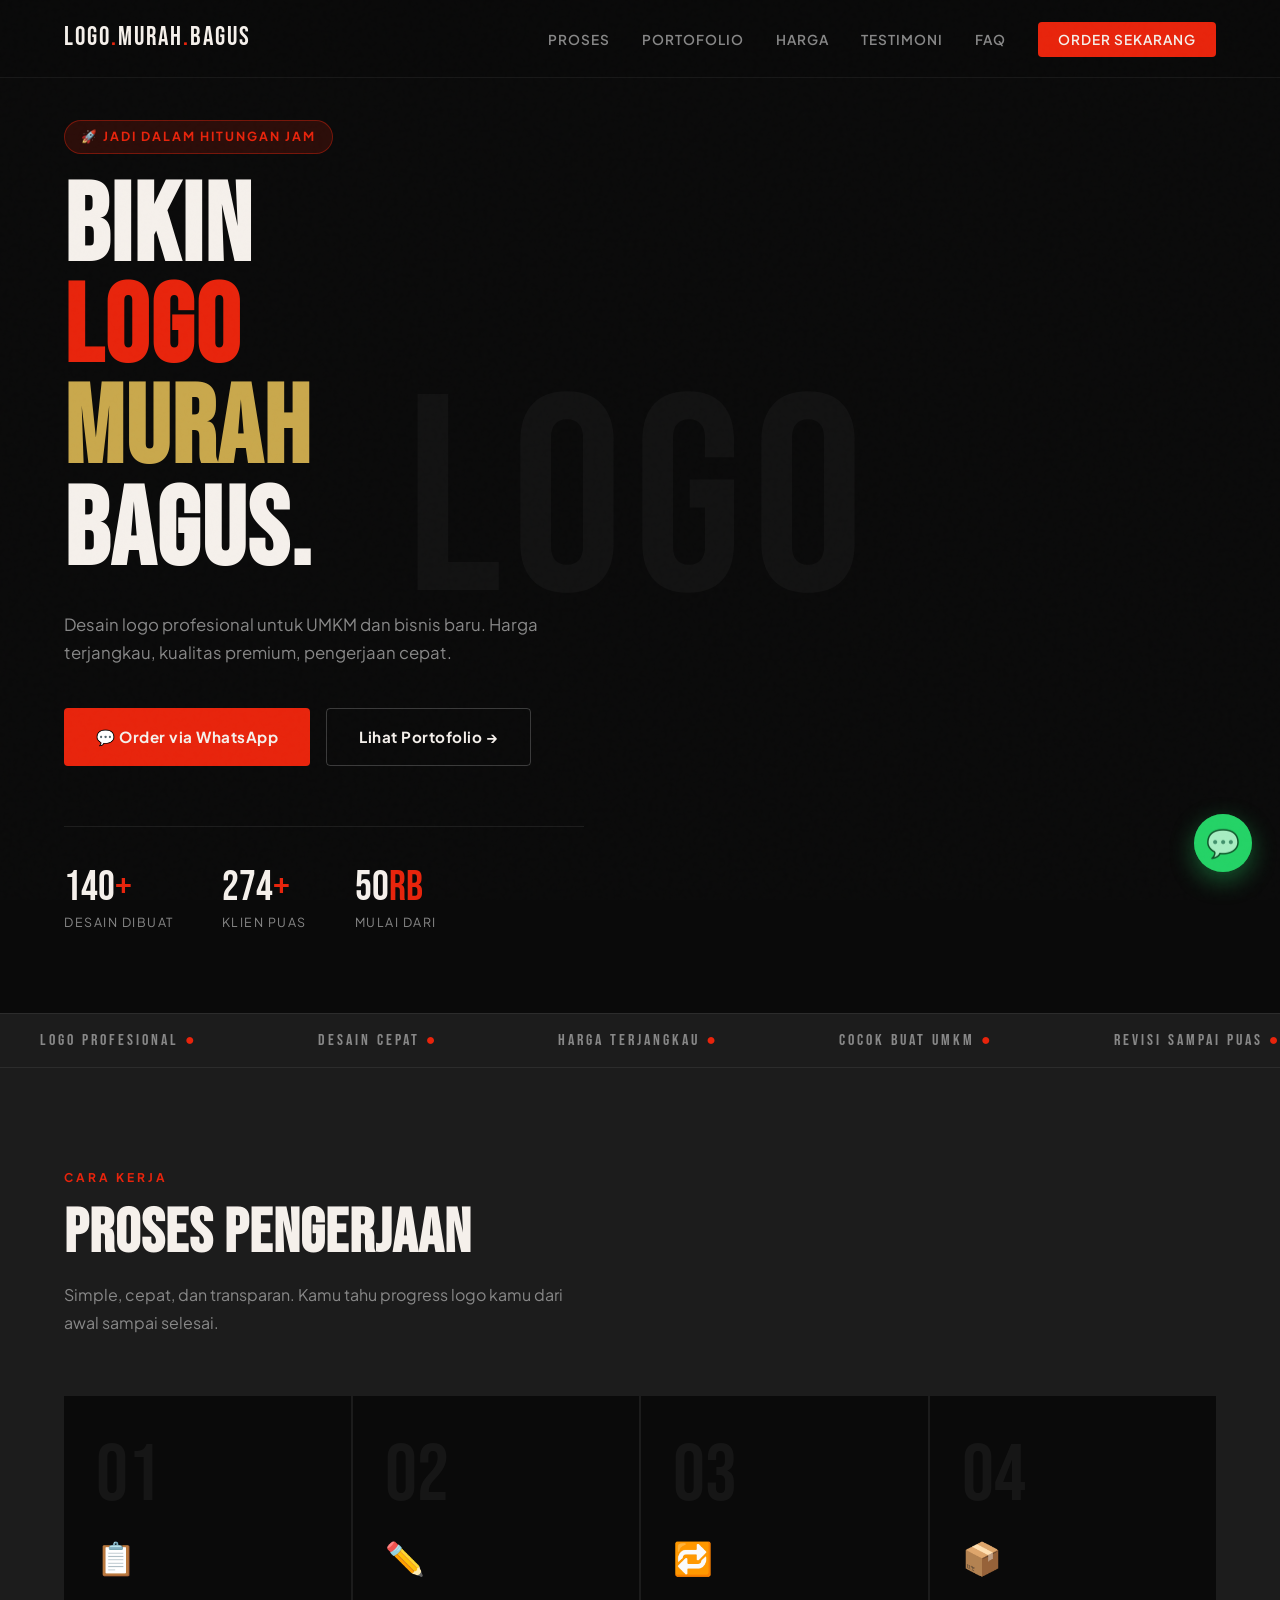
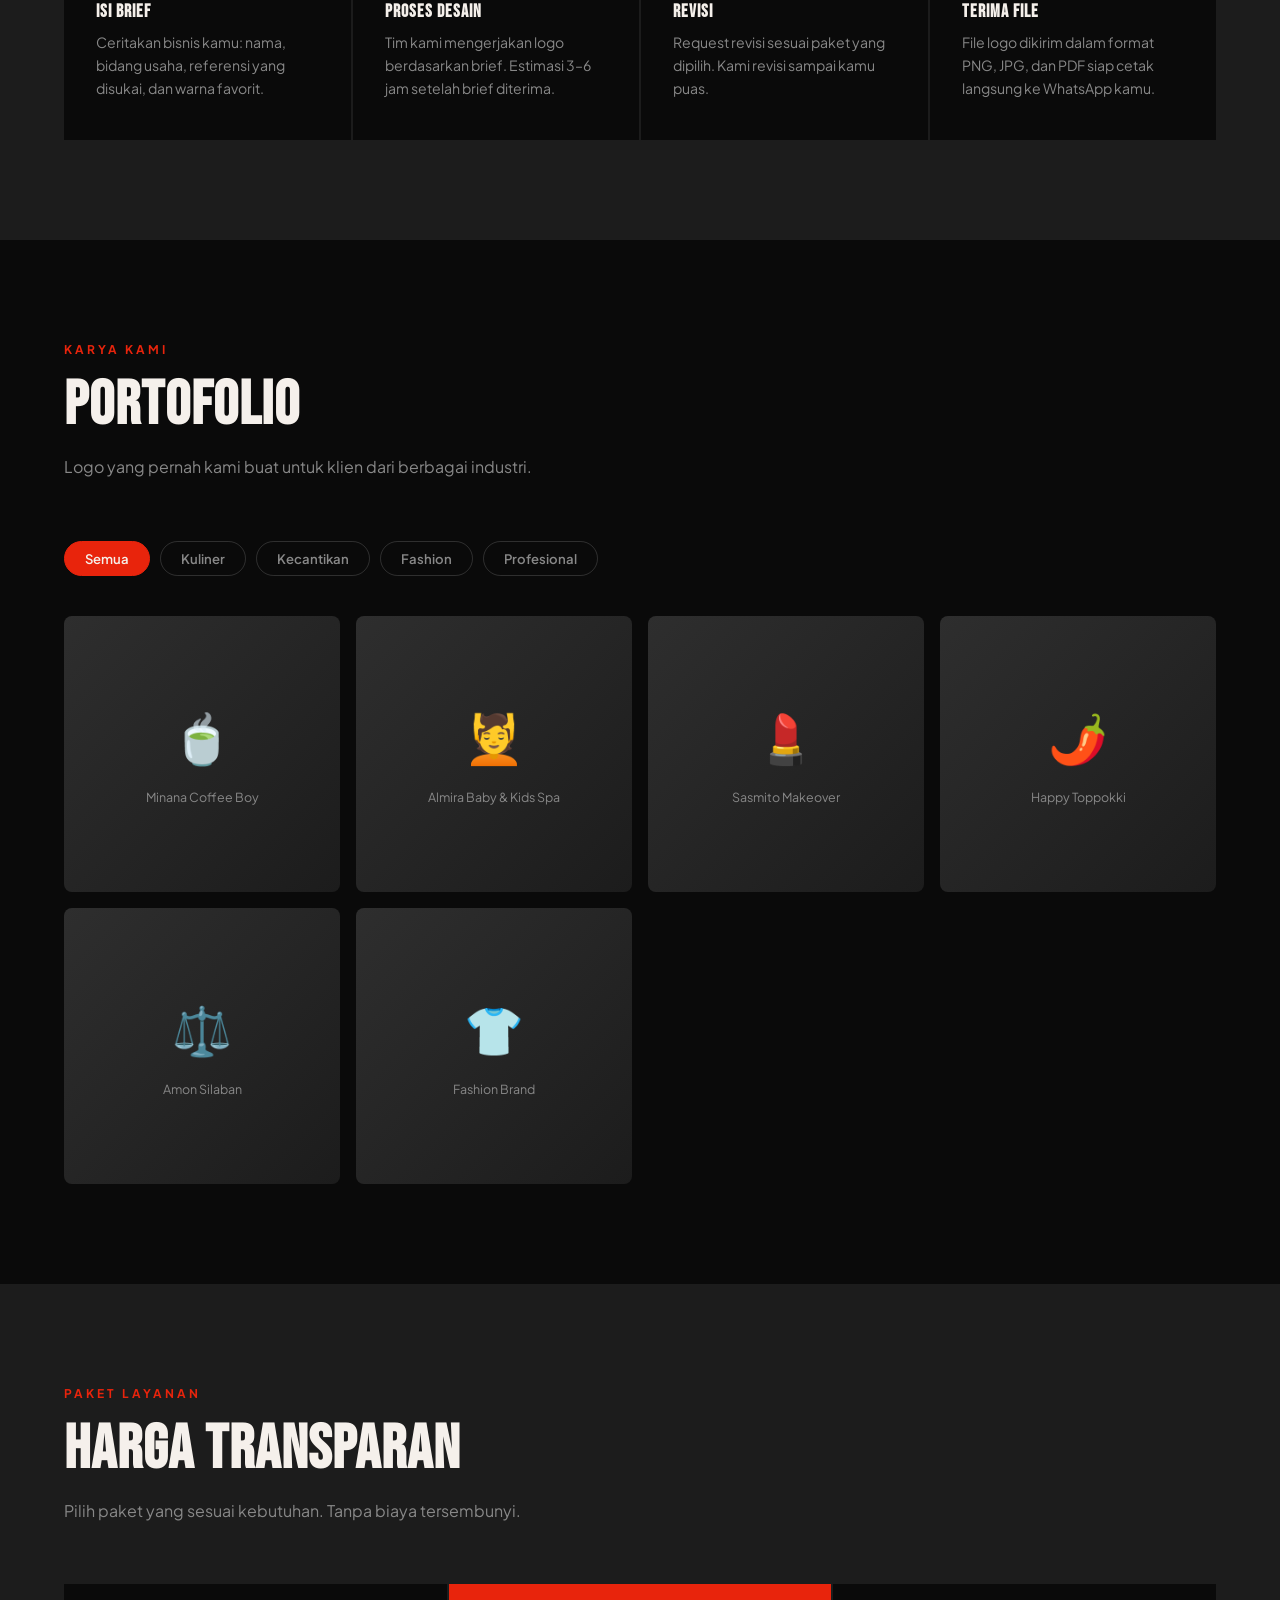
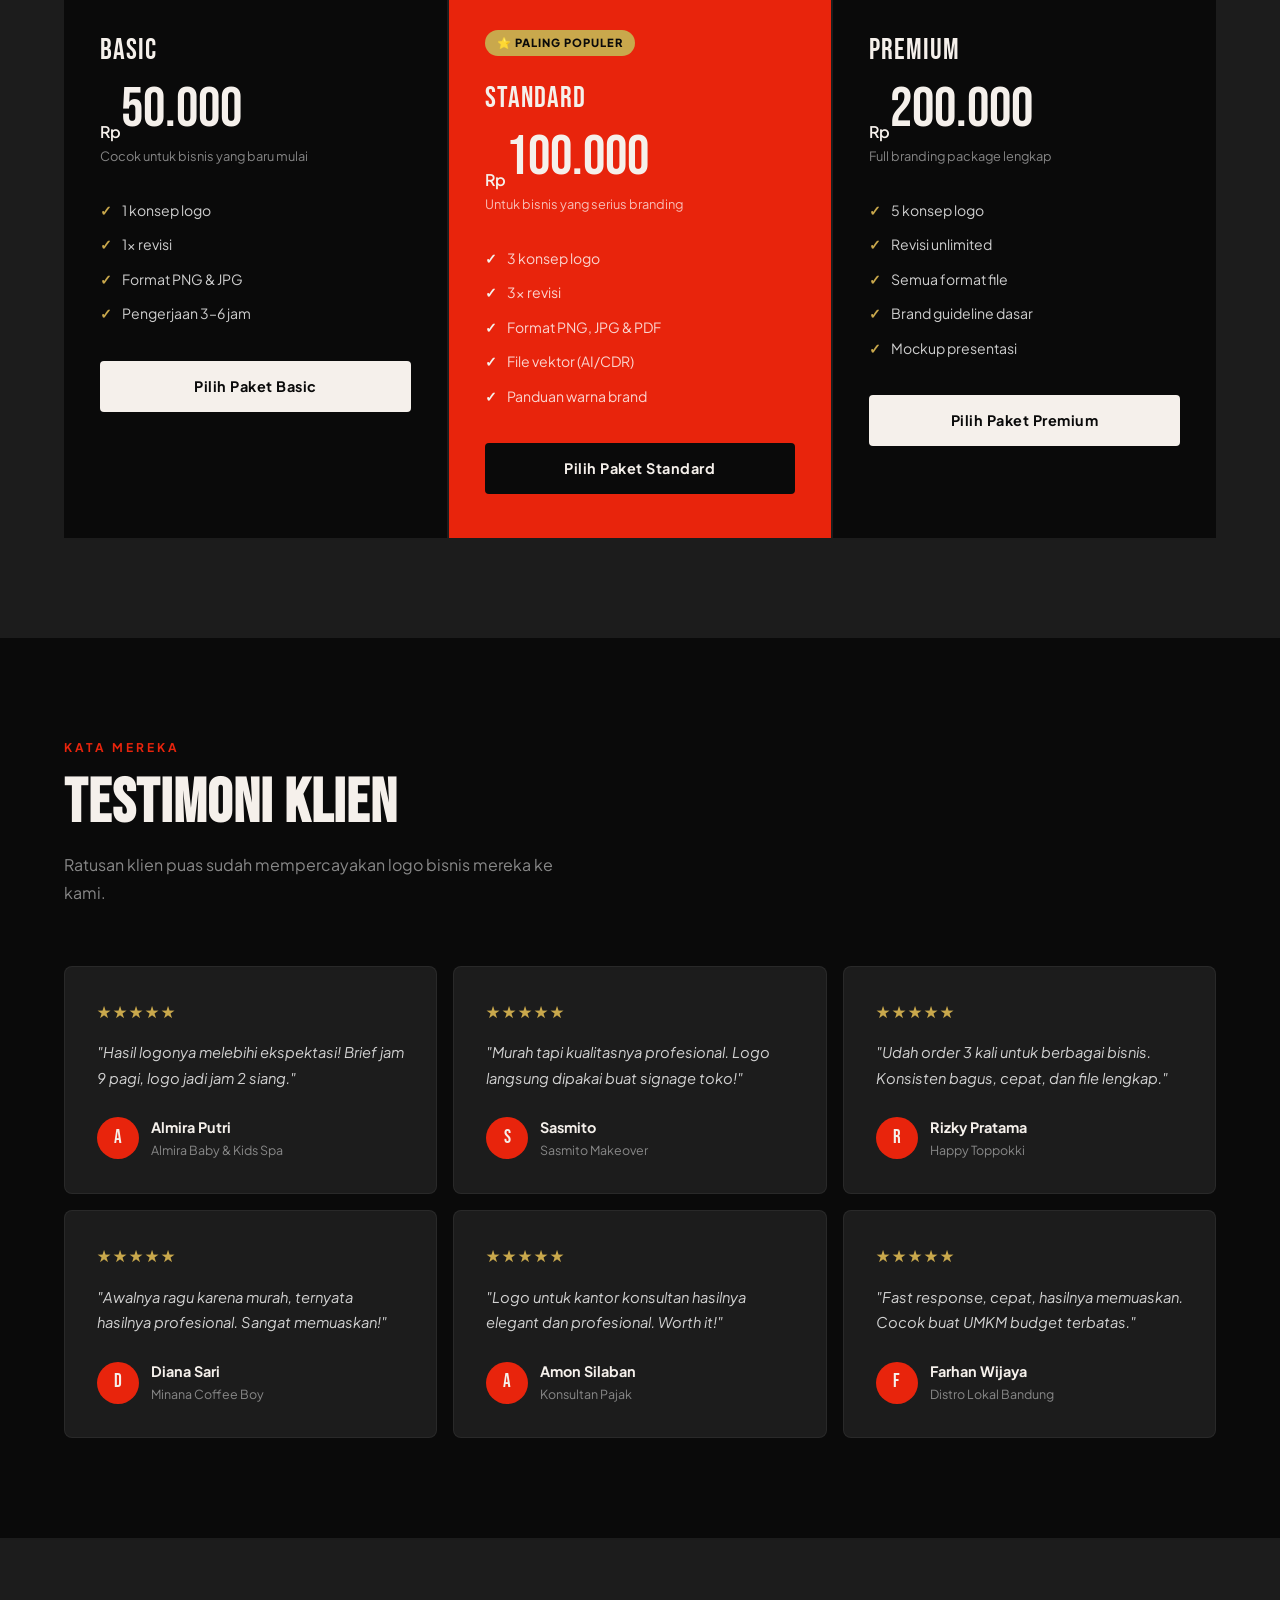
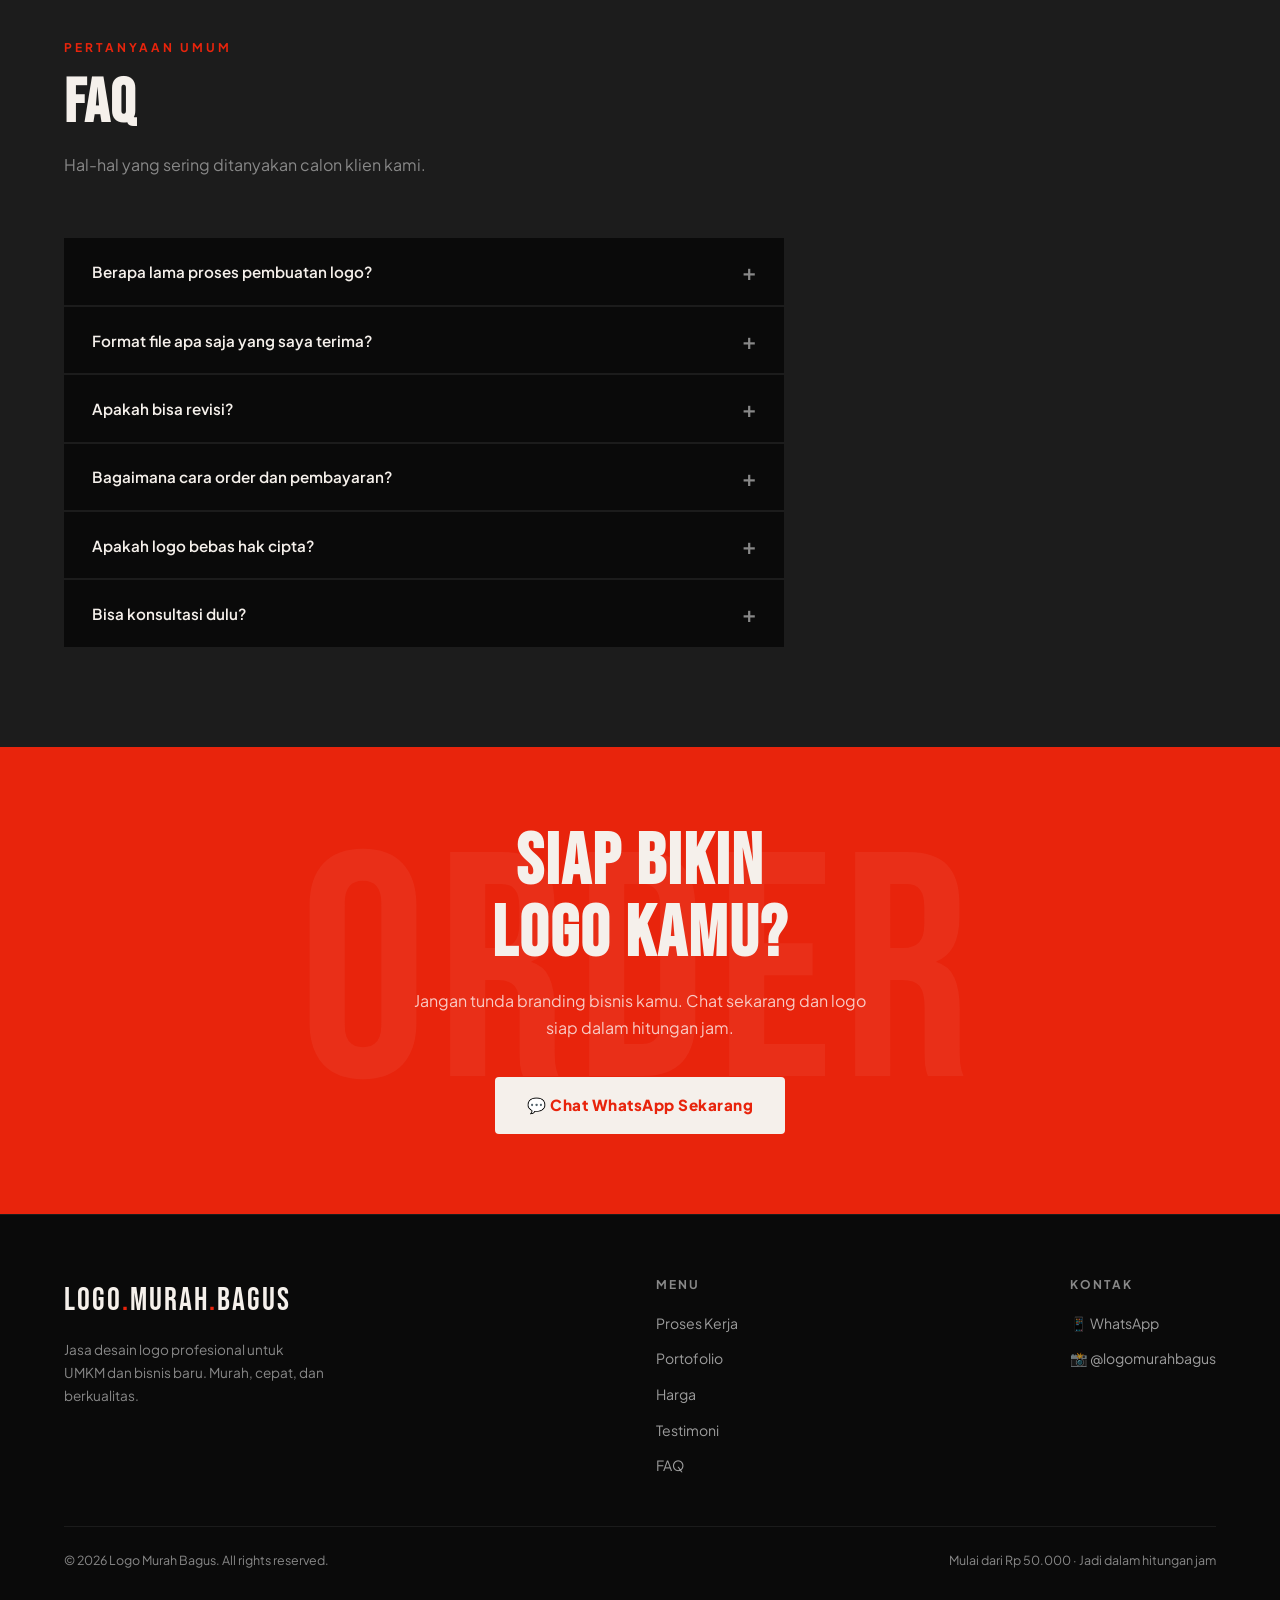
==== commit 1e4dbf8f: "update structure file" ====
--- a/index.html
+++ b/index.html
@@ -1,485 +1,473 @@
 <!DOCTYPE html>
 <html lang="id">
 <head>
-  <meta charset="UTF-8" />
+  <meta charset="UTF-8"/>
   <meta name="viewport" content="width=device-width, initial-scale=1.0"/>
+  <meta name="description" content="Jasa desain logo profesional untuk UMKM dan bisnis baru. Harga mulai 50rb, jadi dalam hitungan jam."/>
   <title>Logo Murah Bagus – Jasa Desain Logo Profesional</title>
-  <link href="https://fonts.googleapis.com/css2?family=Bebas+Neue&family=Plus+Jakarta+Sans:wght@400;500;600;700;800&display=swap" rel="stylesheet"/>
-  <link rel="stylesheet" href="style.css"/>
+  <link rel="stylesheet" href="styles/main.css"/>
 </head>
 <body>
 
-  <!-- ═══════════════════════════════════════
+  <!-- ════════════════════════════
        NAVBAR
-       ✏️ Edit: nomor WA di href .nav-cta
-  ════════════════════════════════════════ -->
-  <nav>
-    <div class="nav-logo">LOGO<span>.</span>MURAH<span>.</span>BAGUS</div>
-    <ul class="nav-links">
-      <li><a href="#proses">Proses</a></li>
-      <li><a href="#portofolio">Portofolio</a></li>
-      <li><a href="#harga">Harga</a></li>
-      <li><a href="#testimoni">Testimoni</a></li>
-      <li><a href="#faq">FAQ</a></li>
-      <li><a href="https://wa.me/6281234567890" class="nav-cta" target="_blank">Order Sekarang</a></li>
-    </ul>
-  </nav>
-
-  <!-- ═══════════════════════════════════════
-       HERO
-       ✏️ Edit: teks deskripsi, nomor WA
-  ════════════════════════════════════════ -->
-  <section id="hero">
-    <div class="hero-bg-text">LOGO</div>
-    <div class="hero-content">
-      <div class="hero-badge">🚀 Jadi dalam hitungan jam</div>
-      <h1 class="hero-title">
-        BIKIN<br/>
-        <span class="accent">LOGO</span><br/>
-        <span class="gold">MURAH</span><br/>
-        BAGUS.
-      </h1>
-      <p class="hero-desc">
-        Desain logo profesional untuk UMKM dan bisnis baru. Harga terjangkau, kualitas premium, pengerjaan cepat.
-      </p>
-      <div class="hero-actions">
-        <a href="https://wa.me/6281234567890?text=Halo,%20saya%20mau%20order%20logo" class="btn-primary" target="_blank">💬 Order via WhatsApp</a>
-        <a href="#portofolio" class="btn-secondary">Lihat Portofolio →</a>
-      </div>
-      <div class="hero-stats">
-        <!-- ✏️ Edit: angka statistik di bawah ini -->
-        <div class="stat-item">
-          <div class="stat-number">140<span>+</span></div>
-          <div class="stat-label">Desain Dibuat</div>
-        </div>
-        <div class="stat-item">
-          <div class="stat-number">274<span>+</span></div>
-          <div class="stat-label">Klien Puas</div>
-        </div>
-        <div class="stat-item">
-          <div class="stat-number">50<span>rb</span></div>
-          <div class="stat-label">Mulai Dari</div>
-        </div>
+       ✏️ Edit: nomor WA di .navbar__cta
+  ════════════════════════════ -->
+  <header>
+    <nav class="navbar" id="navbar" aria-label="Main navigation">
+      <a href="/" class="navbar__logo">LOGO<span>.</span>MURAH<span>.</span>BAGUS</a>
+      <ul class="navbar__links">
+        <li><a href="#proses">Proses</a></li>
+        <li><a href="#portofolio">Portofolio</a></li>
+        <li><a href="#harga">Harga</a></li>
+        <li><a href="#testimoni">Testimoni</a></li>
+        <li><a href="#faq">FAQ</a></li>
+        <li>
+          <a href="https://wa.me/6281234567890" class="navbar__cta" target="_blank" rel="noopener">
+            Order Sekarang
+          </a>
+        </li>
+      </ul>
+    </nav>
+  </header>
+
+  <main>
+
+    <!-- ════════════════════════════
+         HERO
+         ✏️ Edit: teks & nomor WA
+    ════════════════════════════ -->
+    <section id="hero" class="hero" aria-label="Hero">
+      <div class="hero__bg-text" aria-hidden="true">LOGO</div>
+      <div class="hero__content">
+        <div class="hero__badge">🚀 Jadi dalam hitungan jam</div>
+        <h1 class="hero__title">
+          BIKIN<br/>
+          <span class="accent">LOGO</span><br/>
+          <span class="gold">MURAH</span><br/>
+          BAGUS.
+        </h1>
+        <p class="hero__desc">
+          Desain logo profesional untuk UMKM dan bisnis baru. Harga terjangkau, kualitas premium, pengerjaan cepat.
+        </p>
+        <div class="hero__actions">
+          <a href="https://wa.me/6281234567890?text=Halo,%20saya%20mau%20order%20logo"
+             class="btn btn-primary" target="_blank" rel="noopener">💬 Order via WhatsApp</a>
+          <a href="#portofolio" class="btn btn-secondary">Lihat Portofolio →</a>
+        </div>
+        <div class="hero__stats">
+          <!-- ✏️ Edit: angka statistik -->
+          <div class="stat">
+            <div class="stat__number">140<span>+</span></div>
+            <div class="stat__label">Desain Dibuat</div>
+          </div>
+          <div class="stat">
+            <div class="stat__number">274<span>+</span></div>
+            <div class="stat__label">Klien Puas</div>
+          </div>
+          <div class="stat">
+            <div class="stat__number">50<span>rb</span></div>
+            <div class="stat__label">Mulai Dari</div>
+          </div>
+        </div>
+      </div>
+    </section>
+
+    <!-- MARQUEE -->
+    <div class="marquee" aria-hidden="true">
+      <div class="marquee__track">
+        <span class="marquee__item">LOGO PROFESIONAL <span class="marquee__dot">●</span></span>
+        <span class="marquee__item">DESAIN CEPAT <span class="marquee__dot">●</span></span>
+        <span class="marquee__item">HARGA TERJANGKAU <span class="marquee__dot">●</span></span>
+        <span class="marquee__item">COCOK BUAT UMKM <span class="marquee__dot">●</span></span>
+        <span class="marquee__item">REVISI SAMPAI PUAS <span class="marquee__dot">●</span></span>
+        <span class="marquee__item">FILE SIAP PAKAI <span class="marquee__dot">●</span></span>
+        <span class="marquee__item">LOGO PROFESIONAL <span class="marquee__dot">●</span></span>
+        <span class="marquee__item">DESAIN CEPAT <span class="marquee__dot">●</span></span>
+        <span class="marquee__item">HARGA TERJANGKAU <span class="marquee__dot">●</span></span>
+        <span class="marquee__item">COCOK BUAT UMKM <span class="marquee__dot">●</span></span>
+        <span class="marquee__item">REVISI SAMPAI PUAS <span class="marquee__dot">●</span></span>
+        <span class="marquee__item">FILE SIAP PAKAI <span class="marquee__dot">●</span></span>
       </div>
     </div>
-  </section>
-
-  <!-- MARQUEE -->
-  <div class="marquee-wrap">
-    <div class="marquee-track">
-      <span class="marquee-item">LOGO PROFESIONAL <span class="dot">●</span></span>
-      <span class="marquee-item">DESAIN CEPAT <span class="dot">●</span></span>
-      <span class="marquee-item">HARGA TERJANGKAU <span class="dot">●</span></span>
-      <span class="marquee-item">COCOK BUAT UMKM <span class="dot">●</span></span>
-      <span class="marquee-item">REVISI SAMPAI PUAS <span class="dot">●</span></span>
-      <span class="marquee-item">FILE SIAP PAKAI <span class="dot">●</span></span>
-      <!-- Duplikat untuk efek loop -->
-      <span class="marquee-item">LOGO PROFESIONAL <span class="dot">●</span></span>
-      <span class="marquee-item">DESAIN CEPAT <span class="dot">●</span></span>
-      <span class="marquee-item">HARGA TERJANGKAU <span class="dot">●</span></span>
-      <span class="marquee-item">COCOK BUAT UMKM <span class="dot">●</span></span>
-      <span class="marquee-item">REVISI SAMPAI PUAS <span class="dot">●</span></span>
-      <span class="marquee-item">FILE SIAP PAKAI <span class="dot">●</span></span>
-    </div>
-  </div>
-
-  <!-- ═══════════════════════════════════════
-       PROSES KERJA
-       ✏️ Edit: judul & deskripsi tiap step
-  ════════════════════════════════════════ -->
-  <section id="proses">
-    <div class="fade-up">
-      <p class="section-label">Cara Kerja</p>
-      <h2 class="section-title">PROSES PENGERJAAN</h2>
-      <p class="section-sub">Simple, cepat, dan transparan. Kamu tahu progress logo kamu dari awal sampai selesai.</p>
-    </div>
-    <div class="steps-grid">
-      <div class="step-card fade-up">
-        <div class="step-num">01</div>
-        <div class="step-icon">📋</div>
-        <div class="step-title">Isi Brief</div>
-        <p class="step-desc">Ceritakan bisnis kamu: nama, bidang usaha, referensi yang disukai, dan warna favorit.</p>
-      </div>
-      <div class="step-card fade-up">
-        <div class="step-num">02</div>
-        <div class="step-icon">✏️</div>
-        <div class="step-title">Proses Desain</div>
-        <p class="step-desc">Tim kami mengerjakan desain logo berdasarkan brief. Estimasi 3–6 jam setelah brief diterima.</p>
-      </div>
-      <div class="step-card fade-up">
-        <div class="step-num">03</div>
-        <div class="step-icon">🔁</div>
-        <div class="step-title">Revisi</div>
-        <p class="step-desc">Tidak suka hasilnya? Request revisi sesuai paket yang dipilih sampai kamu puas.</p>
-      </div>
-      <div class="step-card fade-up">
-        <div class="step-num">04</div>
-        <div class="step-icon">📦</div>
-        <div class="step-title">Terima File</div>
-        <p class="step-desc">File logo dikirim dalam format PNG, JPG, dan PDF siap cetak langsung ke WhatsApp kamu.</p>
-      </div>
-    </div>
-  </section>
-
-  <!-- ═══════════════════════════════════════
-       PORTOFOLIO
-       ✏️ Tambah karya: copy satu .portfolio-card,
-          ganti data-cat, nama, kategori, dan src img
-  ════════════════════════════════════════ -->
-  <section id="portofolio">
-    <div class="fade-up">
-      <p class="section-label">Karya Kami</p>
-      <h2 class="section-title">PORTOFOLIO</h2>
-      <p class="section-sub">Logo yang pernah kami buat untuk klien dari berbagai industri.</p>
-    </div>
-
-    <div class="portfolio-filter fade-up">
-      <!-- ✏️ Tambah tombol filter baru jika ada kategori baru -->
-      <button class="filter-btn active" onclick="filterPortfolio('semua', this)">Semua</button>
-      <button class="filter-btn" onclick="filterPortfolio('kuliner', this)">Kuliner</button>
-      <button class="filter-btn" onclick="filterPortfolio('kecantikan', this)">Kecantikan</button>
-      <button class="filter-btn" onclick="filterPortfolio('fashion', this)">Fashion</button>
-      <button class="filter-btn" onclick="filterPortfolio('profesional', this)">Profesional</button>
-    </div>
-
-    <div class="portfolio-grid" id="portfolioGrid">
-
-      <div class="portfolio-card fade-up" data-cat="kuliner">
-        <!-- ✏️ Ganti placeholder dengan: <img src="assets/images/namafile.jpg" alt="Nama Logo"> -->
-        <div class="portfolio-placeholder">🍵<p>Minana Coffee Boy</p></div>
-        <div class="portfolio-overlay">
-          <div class="portfolio-info">
-            <div class="portfolio-name">Minana Coffee Boy</div>
-            <div class="portfolio-cat">Kuliner · F&B</div>
-          </div>
-        </div>
-      </div>
-
-      <div class="portfolio-card fade-up" data-cat="kecantikan"
-          onclick="window.location='portfolio/almira.html'
-          "style="cursor:pointer">
-        <div class="portfolio-placeholder">💆<p>Almira Baby & Kids Spa</p></div>
-        <div class="portfolio-overlay">
-          <div class="portfolio-info">
-            <div class="portfolio-name">Almira Baby & Kids Spa</div>
-            <div class="portfolio-cat">Kecantikan · Spa</div>
-          </div>
-        </div>
-      </div>
-
-      <div class="portfolio-card fade-up" data-cat="kecantikan">
-        <div class="portfolio-placeholder">💄<p>Sasmito Makeover</p></div>
-        <div class="portfolio-overlay">
-          <div class="portfolio-info">
-            <div class="portfolio-name">Sasmito Makeover</div>
-            <div class="portfolio-cat">Kecantikan · MUA</div>
-          </div>
-        </div>
-      </div>
-
-      <div class="portfolio-card fade-up" data-cat="kuliner">
-        <div class="portfolio-placeholder">🌶️<p>Happy Toppokki</p></div>
-        <div class="portfolio-overlay">
-          <div class="portfolio-info">
-            <div class="portfolio-name">Happy Toppokki</div>
-            <div class="portfolio-cat">Kuliner · Korean Food</div>
-          </div>
-        </div>
-      </div>
-
-      <div class="portfolio-card fade-up" data-cat="profesional">
-        <div class="portfolio-placeholder">⚖️<p>Amon Silaban</p></div>
-        <div class="portfolio-overlay">
-          <div class="portfolio-info">
-            <div class="portfolio-name">Amon Silaban</div>
-            <div class="portfolio-cat">Profesional · Konsultan</div>
-          </div>
-        </div>
-      </div>
-
-      <div class="portfolio-card fade-up" data-cat="fashion">
-        <div class="portfolio-placeholder">👕<p>Fashion Brand</p></div>
-        <div class="portfolio-overlay">
-          <div class="portfolio-info">
-            <div class="portfolio-name">Fashion Brand</div>
-            <div class="portfolio-cat">Fashion · Clothing</div>
-          </div>
-        </div>
-      </div>
-
-    </div>
-  </section>
-
-  <!-- ═══════════════════════════════════════
-       HARGA
-       ✏️ Edit: nama paket, harga, fitur, nomor WA
-  ════════════════════════════════════════ -->
-  <section id="harga">
-    <div class="fade-up">
-      <p class="section-label">Paket Layanan</p>
-      <h2 class="section-title">HARGA TRANSPARAN</h2>
-      <p class="section-sub">Pilih paket yang sesuai kebutuhan. Tanpa biaya tersembunyi.</p>
-    </div>
-
-    <div class="pricing-grid">
-
-      <div class="pricing-card fade-up">
-        <div class="pricing-name">BASIC</div>
-        <div class="pricing-price"><sub>Rp</sub>50.000</div>
-        <p class="pricing-note">Cocok untuk bisnis yang baru mulai</p>
-        <ul class="pricing-features">
-          <li>1 konsep logo</li>
-          <li>1x revisi</li>
-          <li>Format PNG & JPG</li>
-          <li>Pengerjaan 3–6 jam</li>
-        </ul>
-        <a href="https://wa.me/6281234567890?text=Halo,%20saya%20mau%20order%20paket%20Basic" class="pricing-cta" target="_blank">Pilih Paket Basic</a>
-      </div>
-
-      <div class="pricing-card featured fade-up">
-        <div class="pricing-badge">⭐ Paling Populer</div>
-        <div class="pricing-name">STANDARD</div>
-        <div class="pricing-price"><sub>Rp</sub>100.000</div>
-        <p class="pricing-note">Untuk bisnis yang serius branding</p>
-        <ul class="pricing-features">
-          <li>3 konsep logo</li>
-          <li>3x revisi</li>
-          <li>Format PNG, JPG & PDF</li>
-          <li>File vektor (AI/CDR)</li>
-          <li>Panduan warna brand</li>
-        </ul>
-        <a href="https://wa.me/6281234567890?text=Halo,%20saya%20mau%20order%20paket%20Standard" class="pricing-cta" target="_blank">Pilih Paket Standard</a>
-      </div>
-
-      <div class="pricing-card fade-up">
-        <div class="pricing-name">PREMIUM</div>
-        <div class="pricing-price"><sub>Rp</sub>200.000</div>
-        <p class="pricing-note">Full branding package lengkap</p>
-        <ul class="pricing-features">
-          <li>5 konsep logo</li>
-          <li>Revisi unlimited</li>
-          <li>Semua format file</li>
-          <li>Brand guideline dasar</li>
-          <li>Mockup presentasi</li>
-        </ul>
-        <a href="https://wa.me/6281234567890?text=Halo,%20saya%20mau%20order%20paket%20Premium" class="pricing-cta" target="_blank">Pilih Paket Premium</a>
-      </div>
-
-    </div>
-  </section>
-
-  <!-- ═══════════════════════════════════════
-       TESTIMONI
-       ✏️ Tambah testimoni: copy satu .testi-card
-  ════════════════════════════════════════ -->
-  <section id="testimoni">
-    <div class="fade-up">
-      <p class="section-label">Kata Mereka</p>
-      <h2 class="section-title">TESTIMONI KLIEN</h2>
-      <p class="section-sub">Ratusan klien puas sudah mempercayakan logo bisnis mereka ke kami.</p>
-    </div>
-
-    <div class="testi-grid">
-
-      <div class="testi-card fade-up">
-        <div class="testi-stars">★★★★★</div>
-        <p class="testi-text">"Hasil logonya melebihi ekspektasi! Brief jam 9 pagi, logo jadi jam 2 siang. Revisinya juga responsif."</p>
-        <div class="testi-author">
-          <div class="testi-avatar">A</div>
-          <div>
-            <div class="testi-name">Almira Putri</div>
-            <div class="testi-biz">Almira Baby & Kids Spa</div>
-          </div>
-        </div>
-      </div>
-
-      <div class="testi-card fade-up">
-        <div class="testi-stars">★★★★★</div>
-        <p class="testi-text">"Murah tapi kualitasnya profesional. Logo langsung dipakai buat signage toko dan hasilnya bagus banget!"</p>
-        <div class="testi-author">
-          <div class="testi-avatar">S</div>
-          <div>
-            <div class="testi-name">Sasmito</div>
-            <div class="testi-biz">Sasmito Makeover</div>
-          </div>
-        </div>
-      </div>
-
-      <div class="testi-card fade-up">
-        <div class="testi-stars">★★★★★</div>
-        <p class="testi-text">"Udah order 3 kali untuk berbagai bisnis. Konsisten bagus dan cepat. File lengkap, bisa langsung ke percetakan."</p>
-        <div class="testi-author">
-          <div class="testi-avatar">R</div>
-          <div>
-            <div class="testi-name">Rizky Pratama</div>
-            <div class="testi-biz">Happy Toppokki</div>
-          </div>
-        </div>
-      </div>
-
-      <div class="testi-card fade-up">
-        <div class="testi-stars">★★★★★</div>
-        <p class="testi-text">"Awalnya ragu karena murah, ternyata hasilnya profesional. Desainernya ngerti konsep yang saya mau."</p>
-        <div class="testi-author">
-          <div class="testi-avatar">D</div>
-          <div>
-            <div class="testi-name">Diana Sari</div>
-            <div class="testi-biz">Minana Coffee Boy</div>
-          </div>
-        </div>
-      </div>
-
-      <div class="testi-card fade-up">
-        <div class="testi-stars">★★★★★</div>
-        <p class="testi-text">"Logo untuk kantor konsultan pajak hasilnya elegant dan profesional. Harga sangat worth it!"</p>
-        <div class="testi-author">
-          <div class="testi-avatar">A</div>
-          <div>
-            <div class="testi-name">Amon Silaban</div>
-            <div class="testi-biz">Konsultan Pajak</div>
-          </div>
-        </div>
-      </div>
-
-      <div class="testi-card fade-up">
-        <div class="testi-stars">★★★★★</div>
-        <p class="testi-text">"Fast response, pengerjaan cepat, dan hasilnya memuaskan. Cocok buat UMKM yang budget-nya terbatas."</p>
-        <div class="testi-author">
-          <div class="testi-avatar">F</div>
-          <div>
-            <div class="testi-name">Farhan Wijaya</div>
-            <div class="testi-biz">Distro Lokal Bandung</div>
-          </div>
-        </div>
-      </div>
-
-    </div>
-  </section>
-
-  <!-- ═══════════════════════════════════════
-       FAQ
-       ✏️ Tambah FAQ: copy satu .faq-item
-  ════════════════════════════════════════ -->
-  <section id="faq">
-    <div class="fade-up">
-      <p class="section-label">Pertanyaan Umum</p>
-      <h2 class="section-title">FAQ</h2>
-      <p class="section-sub">Hal-hal yang sering ditanyakan calon klien kami.</p>
-    </div>
-
-    <div class="faq-list">
-
-      <div class="faq-item">
-        <button class="faq-question" onclick="toggleFaq(this)">
-          Berapa lama proses pembuatan logo? <span class="faq-icon">+</span>
-        </button>
-        <div class="faq-answer">
-          Estimasi 3–6 jam untuk paket Basic, 6–12 jam untuk Standard. Bergantung pada antrian order saat itu.
-        </div>
-      </div>
-
-      <div class="faq-item">
-        <button class="faq-question" onclick="toggleFaq(this)">
-          Format file apa saja yang saya terima? <span class="faq-icon">+</span>
-        </button>
-        <div class="faq-answer">
-          Basic: PNG & JPG. Standard: PNG, JPG, PDF, dan file vektor (AI/CDR). Premium: semua format termasuk EPS.
-        </div>
-      </div>
-
-      <div class="faq-item">
-        <button class="faq-question" onclick="toggleFaq(this)">
-          Apakah bisa revisi kalau hasil tidak sesuai? <span class="faq-icon">+</span>
-        </button>
-        <div class="faq-answer">
-          Bisa! Basic: 1x revisi, Standard: 3x revisi, Premium: revisi unlimited sampai kamu puas.
-        </div>
-      </div>
-
-      <div class="faq-item">
-        <button class="faq-question" onclick="toggleFaq(this)">
-          Bagaimana cara order dan pembayaran? <span class="faq-icon">+</span>
-        </button>
-        <div class="faq-answer">
-          Order via DM Instagram atau WhatsApp. Pembayaran DP 100% di awal via transfer bank atau e-wallet.
-        </div>
-      </div>
-
-      <div class="faq-item">
-        <button class="faq-question" onclick="toggleFaq(this)">
-          Apakah logo bebas hak cipta? <span class="faq-icon">+</span>
-        </button>
-        <div class="faq-answer">
-          Ya! Semua logo yang kami buat adalah milik sepenuhnya klien, bebas digunakan untuk keperluan komersial.
-        </div>
-      </div>
-
-      <div class="faq-item">
-        <button class="faq-question" onclick="toggleFaq(this)">
-          Bisa konsultasi dulu sebelum order? <span class="faq-icon">+</span>
-        </button>
-        <div class="faq-answer">
-          Bisa banget! Chat kami via WhatsApp untuk konsultasi gratis sebelum memulai proses desain.
-        </div>
-      </div>
-
-    </div>
-  </section>
-
-  <!-- ═══════════════════════════════════════
-       CTA BANNER
-       ✏️ Edit: nomor WA di href tombol
-  ════════════════════════════════════════ -->
-  <section id="cta">
-    <h2 class="cta-title">SIAP BIKIN<br/>LOGO KAMU?</h2>
-    <p class="cta-sub">Jangan tunda branding bisnis kamu. Chat sekarang dan logo siap dalam hitungan jam.</p>
-    <a href="https://wa.me/6281234567890?text=Halo,%20saya%20mau%20tanya%20soal%20logo" class="btn-white" target="_blank">
-  <img src="icons8-whatsapp-logo-80.apng.png" alt="WhatsApp" width="34" height="34">
-      Chat WhatsApp Sekarang
-    </a>
-  </section>
+
+    <!-- ════════════════════════════
+         PROSES KERJA
+         ✏️ Edit: judul & deskripsi tiap step
+    ════════════════════════════ -->
+    <section id="proses" class="proses" aria-label="Proses Kerja">
+      <div class="fade-up">
+        <span class="section-label">Cara Kerja</span>
+        <h2 class="section-title">PROSES PENGERJAAN</h2>
+        <p class="section-sub">Simple, cepat, dan transparan. Kamu tahu progress logo kamu dari awal sampai selesai.</p>
+      </div>
+      <div class="steps-grid">
+        <div class="step-card fade-up">
+          <div class="step-card__num">01</div>
+          <div class="step-card__icon">📋</div>
+          <h3 class="step-card__title">Isi Brief</h3>
+          <p class="step-card__desc">Ceritakan bisnis kamu: nama, bidang usaha, referensi yang disukai, dan warna favorit.</p>
+        </div>
+        <div class="step-card fade-up">
+          <div class="step-card__num">02</div>
+          <div class="step-card__icon">✏️</div>
+          <h3 class="step-card__title">Proses Desain</h3>
+          <p class="step-card__desc">Tim kami mengerjakan logo berdasarkan brief. Estimasi 3–6 jam setelah brief diterima.</p>
+        </div>
+        <div class="step-card fade-up">
+          <div class="step-card__num">03</div>
+          <div class="step-card__icon">🔁</div>
+          <h3 class="step-card__title">Revisi</h3>
+          <p class="step-card__desc">Request revisi sesuai paket yang dipilih. Kami revisi sampai kamu puas.</p>
+        </div>
+        <div class="step-card fade-up">
+          <div class="step-card__num">04</div>
+          <div class="step-card__icon">📦</div>
+          <h3 class="step-card__title">Terima File</h3>
+          <p class="step-card__desc">File logo dikirim dalam format PNG, JPG, dan PDF siap cetak langsung ke WhatsApp kamu.</p>
+        </div>
+      </div>
+    </section>
+
+    <!-- ════════════════════════════
+         PORTOFOLIO
+         ✏️ Tambah karya: copy satu article.portfolio-card
+            Ganti data-cat, href, nama, kategori
+    ════════════════════════════ -->
+    <section id="portofolio" class="portfolio-section" aria-label="Portofolio">
+      <div class="fade-up">
+        <span class="section-label">Karya Kami</span>
+        <h2 class="section-title">PORTOFOLIO</h2>
+        <p class="section-sub">Logo yang pernah kami buat untuk klien dari berbagai industri.</p>
+      </div>
+
+      <div class="portfolio-filter fade-up" role="group" aria-label="Filter kategori">
+        <!-- ✏️ data-filter harus sama dengan data-cat di card -->
+        <button class="filter-btn is-active" data-filter="semua">Semua</button>
+        <button class="filter-btn" data-filter="kuliner">Kuliner</button>
+        <button class="filter-btn" data-filter="kecantikan">Kecantikan</button>
+        <button class="filter-btn" data-filter="fashion">Fashion</button>
+        <button class="filter-btn" data-filter="profesional">Profesional</button>
+      </div>
+
+      <div class="portfolio-grid" id="portfolioGrid">
+
+        <article class="portfolio-card fade-up" data-cat="kuliner"
+          onclick="location.href='pages/portfolio/minana-coffee.html'" tabindex="0">
+          <div class="portfolio-card__placeholder">🍵<p>Minana Coffee Boy</p></div>
+          <div class="portfolio-card__overlay">
+            <div>
+              <div class="portfolio-card__name">Minana Coffee Boy</div>
+              <div class="portfolio-card__cat">Kuliner · F&B</div>
+            </div>
+          </div>
+        </article>
+
+        <article class="portfolio-card fade-up" data-cat="kecantikan"
+          onclick="location.href='pages/portfolio/almira-spa.html'" tabindex="0">
+          <div class="portfolio-card__placeholder">💆<p>Almira Baby & Kids Spa</p></div>
+          <div class="portfolio-card__overlay">
+            <div>
+              <div class="portfolio-card__name">Almira Baby & Kids Spa</div>
+              <div class="portfolio-card__cat">Kecantikan · Spa</div>
+            </div>
+          </div>
+        </article>
+
+        <article class="portfolio-card fade-up" data-cat="kecantikan"
+          onclick="location.href='pages/portfolio/sasmito-makeover.html'" tabindex="0">
+          <div class="portfolio-card__placeholder">💄<p>Sasmito Makeover</p></div>
+          <div class="portfolio-card__overlay">
+            <div>
+              <div class="portfolio-card__name">Sasmito Makeover</div>
+              <div class="portfolio-card__cat">Kecantikan · MUA</div>
+            </div>
+          </div>
+        </article>
+
+        <article class="portfolio-card fade-up" data-cat="kuliner"
+          onclick="location.href='pages/portfolio/happy-toppokki.html'" tabindex="0">
+          <div class="portfolio-card__placeholder">🌶️<p>Happy Toppokki</p></div>
+          <div class="portfolio-card__overlay">
+            <div>
+              <div class="portfolio-card__name">Happy Toppokki</div>
+              <div class="portfolio-card__cat">Kuliner · Korean Food</div>
+            </div>
+          </div>
+        </article>
+
+        <article class="portfolio-card fade-up" data-cat="profesional"
+          onclick="location.href='pages/portfolio/amon-silaban.html'" tabindex="0">
+          <div class="portfolio-card__placeholder">⚖️<p>Amon Silaban</p></div>
+          <div class="portfolio-card__overlay">
+            <div>
+              <div class="portfolio-card__name">Amon Silaban</div>
+              <div class="portfolio-card__cat">Profesional · Konsultan</div>
+            </div>
+          </div>
+        </article>
+
+        <article class="portfolio-card fade-up" data-cat="fashion"
+          onclick="location.href='pages/portfolio/fashion-brand.html'" tabindex="0">
+          <div class="portfolio-card__placeholder">👕<p>Fashion Brand</p></div>
+          <div class="portfolio-card__overlay">
+            <div>
+              <div class="portfolio-card__name">Fashion Brand</div>
+              <div class="portfolio-card__cat">Fashion · Clothing</div>
+            </div>
+          </div>
+        </article>
+
+      </div>
+    </section>
+
+    <!-- ════════════════════════════
+         HARGA
+         ✏️ Edit: nama paket, harga, fitur, nomor WA
+    ════════════════════════════ -->
+    <section id="harga" class="pricing-section" aria-label="Harga">
+      <div class="fade-up">
+        <span class="section-label">Paket Layanan</span>
+        <h2 class="section-title">HARGA TRANSPARAN</h2>
+        <p class="section-sub">Pilih paket yang sesuai kebutuhan. Tanpa biaya tersembunyi.</p>
+      </div>
+      <div class="pricing-grid">
+
+        <div class="pricing-card fade-up">
+          <div class="pricing-card__name">BASIC</div>
+          <div class="pricing-card__price"><sub>Rp</sub>50.000</div>
+          <p class="pricing-card__note">Cocok untuk bisnis yang baru mulai</p>
+          <ul class="pricing-card__features">
+            <li>1 konsep logo</li>
+            <li>1x revisi</li>
+            <li>Format PNG & JPG</li>
+            <li>Pengerjaan 3–6 jam</li>
+          </ul>
+          <a href="https://wa.me/6281234567890?text=Halo,%20saya%20mau%20order%20paket%20Basic"
+             class="pricing-card__cta" target="_blank" rel="noopener">Pilih Paket Basic</a>
+        </div>
+
+        <div class="pricing-card pricing-card--featured fade-up">
+          <div class="pricing-card__badge">⭐ Paling Populer</div>
+          <div class="pricing-card__name">STANDARD</div>
+          <div class="pricing-card__price"><sub>Rp</sub>100.000</div>
+          <p class="pricing-card__note">Untuk bisnis yang serius branding</p>
+          <ul class="pricing-card__features">
+            <li>3 konsep logo</li>
+            <li>3x revisi</li>
+            <li>Format PNG, JPG & PDF</li>
+            <li>File vektor (AI/CDR)</li>
+            <li>Panduan warna brand</li>
+          </ul>
+          <a href="https://wa.me/6281234567890?text=Halo,%20saya%20mau%20order%20paket%20Standard"
+             class="pricing-card__cta" target="_blank" rel="noopener">Pilih Paket Standard</a>
+        </div>
+
+        <div class="pricing-card fade-up">
+          <div class="pricing-card__name">PREMIUM</div>
+          <div class="pricing-card__price"><sub>Rp</sub>200.000</div>
+          <p class="pricing-card__note">Full branding package lengkap</p>
+          <ul class="pricing-card__features">
+            <li>5 konsep logo</li>
+            <li>Revisi unlimited</li>
+            <li>Semua format file</li>
+            <li>Brand guideline dasar</li>
+            <li>Mockup presentasi</li>
+          </ul>
+          <a href="https://wa.me/6281234567890?text=Halo,%20saya%20mau%20order%20paket%20Premium"
+             class="pricing-card__cta" target="_blank" rel="noopener">Pilih Paket Premium</a>
+        </div>
+
+      </div>
+    </section>
+
+    <!-- ════════════════════════════
+         TESTIMONI
+         ✏️ Tambah: copy satu .testi-card
+    ════════════════════════════ -->
+    <section id="testimoni" class="testi-section" aria-label="Testimoni">
+      <div class="fade-up">
+        <span class="section-label">Kata Mereka</span>
+        <h2 class="section-title">TESTIMONI KLIEN</h2>
+        <p class="section-sub">Ratusan klien puas sudah mempercayakan logo bisnis mereka ke kami.</p>
+      </div>
+      <div class="testi-grid">
+        <div class="testi-card fade-up">
+          <div class="testi-card__stars">★★★★★</div>
+          <p class="testi-card__text">"Hasil logonya melebihi ekspektasi! Brief jam 9 pagi, logo jadi jam 2 siang."</p>
+          <div class="testi-card__author">
+            <div class="testi-card__avatar">A</div>
+            <div>
+              <div class="testi-card__name">Almira Putri</div>
+              <div class="testi-card__biz">Almira Baby & Kids Spa</div>
+            </div>
+          </div>
+        </div>
+        <div class="testi-card fade-up">
+          <div class="testi-card__stars">★★★★★</div>
+          <p class="testi-card__text">"Murah tapi kualitasnya profesional. Logo langsung dipakai buat signage toko!"</p>
+          <div class="testi-card__author">
+            <div class="testi-card__avatar">S</div>
+            <div>
+              <div class="testi-card__name">Sasmito</div>
+              <div class="testi-card__biz">Sasmito Makeover</div>
+            </div>
+          </div>
+        </div>
+        <div class="testi-card fade-up">
+          <div class="testi-card__stars">★★★★★</div>
+          <p class="testi-card__text">"Udah order 3 kali untuk berbagai bisnis. Konsisten bagus, cepat, dan file lengkap."</p>
+          <div class="testi-card__author">
+            <div class="testi-card__avatar">R</div>
+            <div>
+              <div class="testi-card__name">Rizky Pratama</div>
+              <div class="testi-card__biz">Happy Toppokki</div>
+            </div>
+          </div>
+        </div>
+        <div class="testi-card fade-up">
+          <div class="testi-card__stars">★★★★★</div>
+          <p class="testi-card__text">"Awalnya ragu karena murah, ternyata hasilnya profesional. Sangat memuaskan!"</p>
+          <div class="testi-card__author">
+            <div class="testi-card__avatar">D</div>
+            <div>
+              <div class="testi-card__name">Diana Sari</div>
+              <div class="testi-card__biz">Minana Coffee Boy</div>
+            </div>
+          </div>
+        </div>
+        <div class="testi-card fade-up">
+          <div class="testi-card__stars">★★★★★</div>
+          <p class="testi-card__text">"Logo untuk kantor konsultan hasilnya elegant dan profesional. Worth it!"</p>
+          <div class="testi-card__author">
+            <div class="testi-card__avatar">A</div>
+            <div>
+              <div class="testi-card__name">Amon Silaban</div>
+              <div class="testi-card__biz">Konsultan Pajak</div>
+            </div>
+          </div>
+        </div>
+        <div class="testi-card fade-up">
+          <div class="testi-card__stars">★★★★★</div>
+          <p class="testi-card__text">"Fast response, cepat, hasilnya memuaskan. Cocok buat UMKM budget terbatas."</p>
+          <div class="testi-card__author">
+            <div class="testi-card__avatar">F</div>
+            <div>
+              <div class="testi-card__name">Farhan Wijaya</div>
+              <div class="testi-card__biz">Distro Lokal Bandung</div>
+            </div>
+          </div>
+        </div>
+      </div>
+    </section>
+
+    <!-- ════════════════════════════
+         FAQ
+         ✏️ Tambah: copy satu .faq-item
+    ════════════════════════════ -->
+    <section id="faq" class="faq-section" aria-label="FAQ">
+      <div class="fade-up">
+        <span class="section-label">Pertanyaan Umum</span>
+        <h2 class="section-title">FAQ</h2>
+        <p class="section-sub">Hal-hal yang sering ditanyakan calon klien kami.</p>
+      </div>
+      <div class="faq-list">
+        <div class="faq-item">
+          <button class="faq-item__question" aria-expanded="false">
+            Berapa lama proses pembuatan logo? <span class="faq-item__icon" aria-hidden="true">+</span>
+          </button>
+          <div class="faq-item__answer">
+            Estimasi 3–6 jam untuk paket Basic, 6–12 jam untuk Standard. Bergantung pada antrian order saat itu.
+          </div>
+        </div>
+        <div class="faq-item">
+          <button class="faq-item__question" aria-expanded="false">
+            Format file apa saja yang saya terima? <span class="faq-item__icon" aria-hidden="true">+</span>
+          </button>
+          <div class="faq-item__answer">
+            Basic: PNG & JPG. Standard: PNG, JPG, PDF, dan file vektor (AI/CDR). Premium: semua format termasuk EPS.
+          </div>
+        </div>
+        <div class="faq-item">
+          <button class="faq-item__question" aria-expanded="false">
+            Apakah bisa revisi? <span class="faq-item__icon" aria-hidden="true">+</span>
+          </button>
+          <div class="faq-item__answer">
+            Bisa! Basic: 1x, Standard: 3x, Premium: revisi unlimited sampai kamu puas.
+          </div>
+        </div>
+        <div class="faq-item">
+          <button class="faq-item__question" aria-expanded="false">
+            Bagaimana cara order dan pembayaran? <span class="faq-item__icon" aria-hidden="true">+</span>
+          </button>
+          <div class="faq-item__answer">
+            Order via DM Instagram atau WhatsApp. Pembayaran DP 100% di awal via transfer bank atau e-wallet.
+          </div>
+        </div>
+        <div class="faq-item">
+          <button class="faq-item__question" aria-expanded="false">
+            Apakah logo bebas hak cipta? <span class="faq-item__icon" aria-hidden="true">+</span>
+          </button>
+          <div class="faq-item__answer">
+            Ya! Semua logo adalah milik sepenuhnya klien, bebas digunakan untuk keperluan komersial.
+          </div>
+        </div>
+        <div class="faq-item">
+          <button class="faq-item__question" aria-expanded="false">
+            Bisa konsultasi dulu? <span class="faq-item__icon" aria-hidden="true">+</span>
+          </button>
+          <div class="faq-item__answer">
+            Bisa banget! Chat kami via WhatsApp untuk konsultasi gratis sebelum order.
+          </div>
+        </div>
+      </div>
+    </section>
+
+    <!-- CTA BANNER -->
+    <section class="cta-banner" aria-label="Call to Action">
+      <h2 class="cta-banner__title">SIAP BIKIN<br/>LOGO KAMU?</h2>
+      <p class="cta-banner__sub">Jangan tunda branding bisnis kamu. Chat sekarang dan logo siap dalam hitungan jam.</p>
+      <a href="https://wa.me/6281234567890?text=Halo,%20saya%20mau%20konsultasi%20pembuatan%20logo"
+         class="btn btn-white" target="_blank" rel="noopener">💬 Chat WhatsApp Sekarang</a>
+    </section>
+
+  </main>
 
   <!-- FOOTER -->
-  <footer>
-    <div class="footer-top">
-      <div class="footer-brand">
-        <span class="nav-logo">LOGO<span style="color:var(--red)">.</span>MURAH<span style="color:var(--red)">.</span>BAGUS</span>
-        <p>Jasa desain logo profesional untuk UMKM dan bisnis baru. Murah, cepat, dan berkualitas.</p>
-      </div>
-      <div class="footer-links">
-        <h4>Menu</h4>
-        <ul>
+  <footer class="footer">
+    <div class="footer__top">
+      <div class="footer__brand">
+        <span class="footer__brand-logo">LOGO<span style="color:var(--color-red)">.</span>MURAH<span style="color:var(--color-red)">.</span>BAGUS</span>
+        <p class="footer__brand-desc">Jasa desain logo profesional untuk UMKM dan bisnis baru. Murah, cepat, dan berkualitas.</p>
+      </div>
+      <nav class="footer__nav" aria-label="Footer navigation">
+        <p class="footer__nav-title">Menu</p>
+        <ul class="footer__nav-list">
           <li><a href="#proses">Proses Kerja</a></li>
           <li><a href="#portofolio">Portofolio</a></li>
           <li><a href="#harga">Harga</a></li>
           <li><a href="#testimoni">Testimoni</a></li>
           <li><a href="#faq">FAQ</a></li>
         </ul>
-      </div>
-      <div class="footer-links">
-        <h4>Kontak</h4>
-        <!-- ✏️ Edit: ganti nomor WA dan link Instagram -->
-        <ul>
-          <li><a href="https://wa.me/6281234567890" target="_blank">
-            <img src="icon whatsapp.png" alt="WhatsApp" width="16" height="16" style="vertical-align: middle; margin-left: 4px;">
-          WhatsApp </a></li>
-          <li><a href="https://instagram.com/logomurahbagus" target="_blank">
-            <img src="icons8-instagram-logo-94.png" alt="Instagram" width="16" height="16" style="vertical-align: middle; margin-left: 4px;">
-            @logomurahbagus</a></li>
+      </nav>
+      <div class="footer__nav">
+        <p class="footer__nav-title">Kontak</p>
+        <!-- ✏️ Edit: nomor WA & link Instagram -->
+        <ul class="footer__nav-list">
+          <li><a href="https://wa.me/6281234567890" target="_blank" rel="noopener">📱 WhatsApp</a></li>
+          <li><a href="https://instagram.com/logomurahbagus" target="_blank" rel="noopener">📸 @logomurahbagus</a></li>
         </ul>
       </div>
     </div>
-    <div class="footer-bottom">
+    <div class="footer__bottom">
       <p>© 2026 Logo Murah Bagus. All rights reserved.</p>
       <p>Mulai dari Rp 50.000 · Jadi dalam hitungan jam</p>
     </div>
   </footer>
 
-  <!-- ✏️ Edit: ganti nomor WA di href bawah -->
-  <a href="https://wa.me/6281234567890?text=Halo,%20saya%20mau%20tanya%20soal%20logo" class="wa-float" target="_blank" title="Chat WhatsApp">
-  <img src="icons8-whatsapp-logo-80.apng.png" alt="WhatsApp" width="34" height="34">
-</a>
-
-  <script src="script.js"></script>
+  <!-- ✏️ Edit: nomor WA -->
+  <a href="https://wa.me/6281234567890" class="wa-float" target="_blank" rel="noopener" aria-label="Chat WhatsApp">💬</a>
+
+  <script type="module" src="scripts/main.js"></script>
 </body>
 </html>
--- a/styles/main.css
+++ b/styles/main.css
@@ -0,0 +1,12 @@
+/* ============================================================
+   MAIN.CSS — Entry Point
+   Import order matters: base → components → pages
+
+   Logo Murah Bagus
+   ============================================================ */
+
+@import url('https://fonts.googleapis.com/css2?family=Bebas+Neue&family=Plus+Jakarta+Sans:wght@400;500;600;700;800&display=swap');
+
+@import 'base.css';
+@import 'components.css';
+@import 'pages.css';
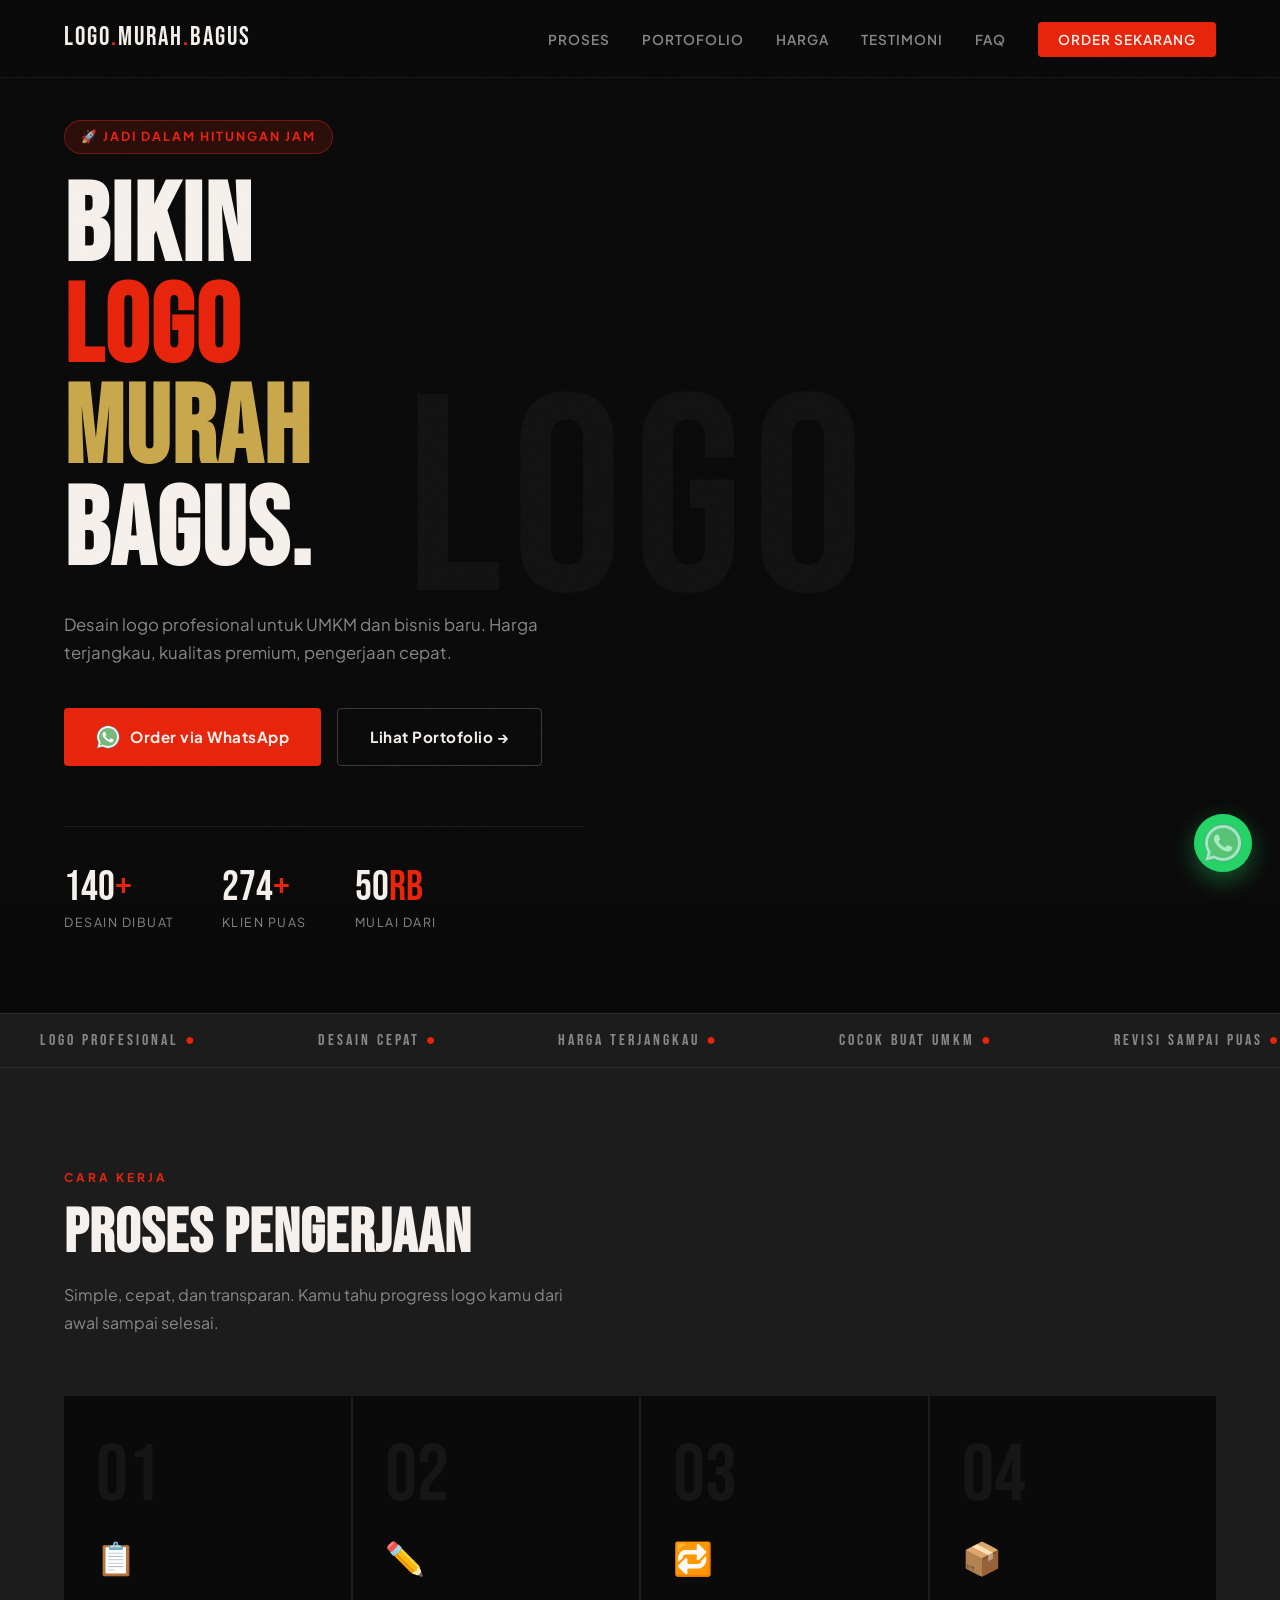
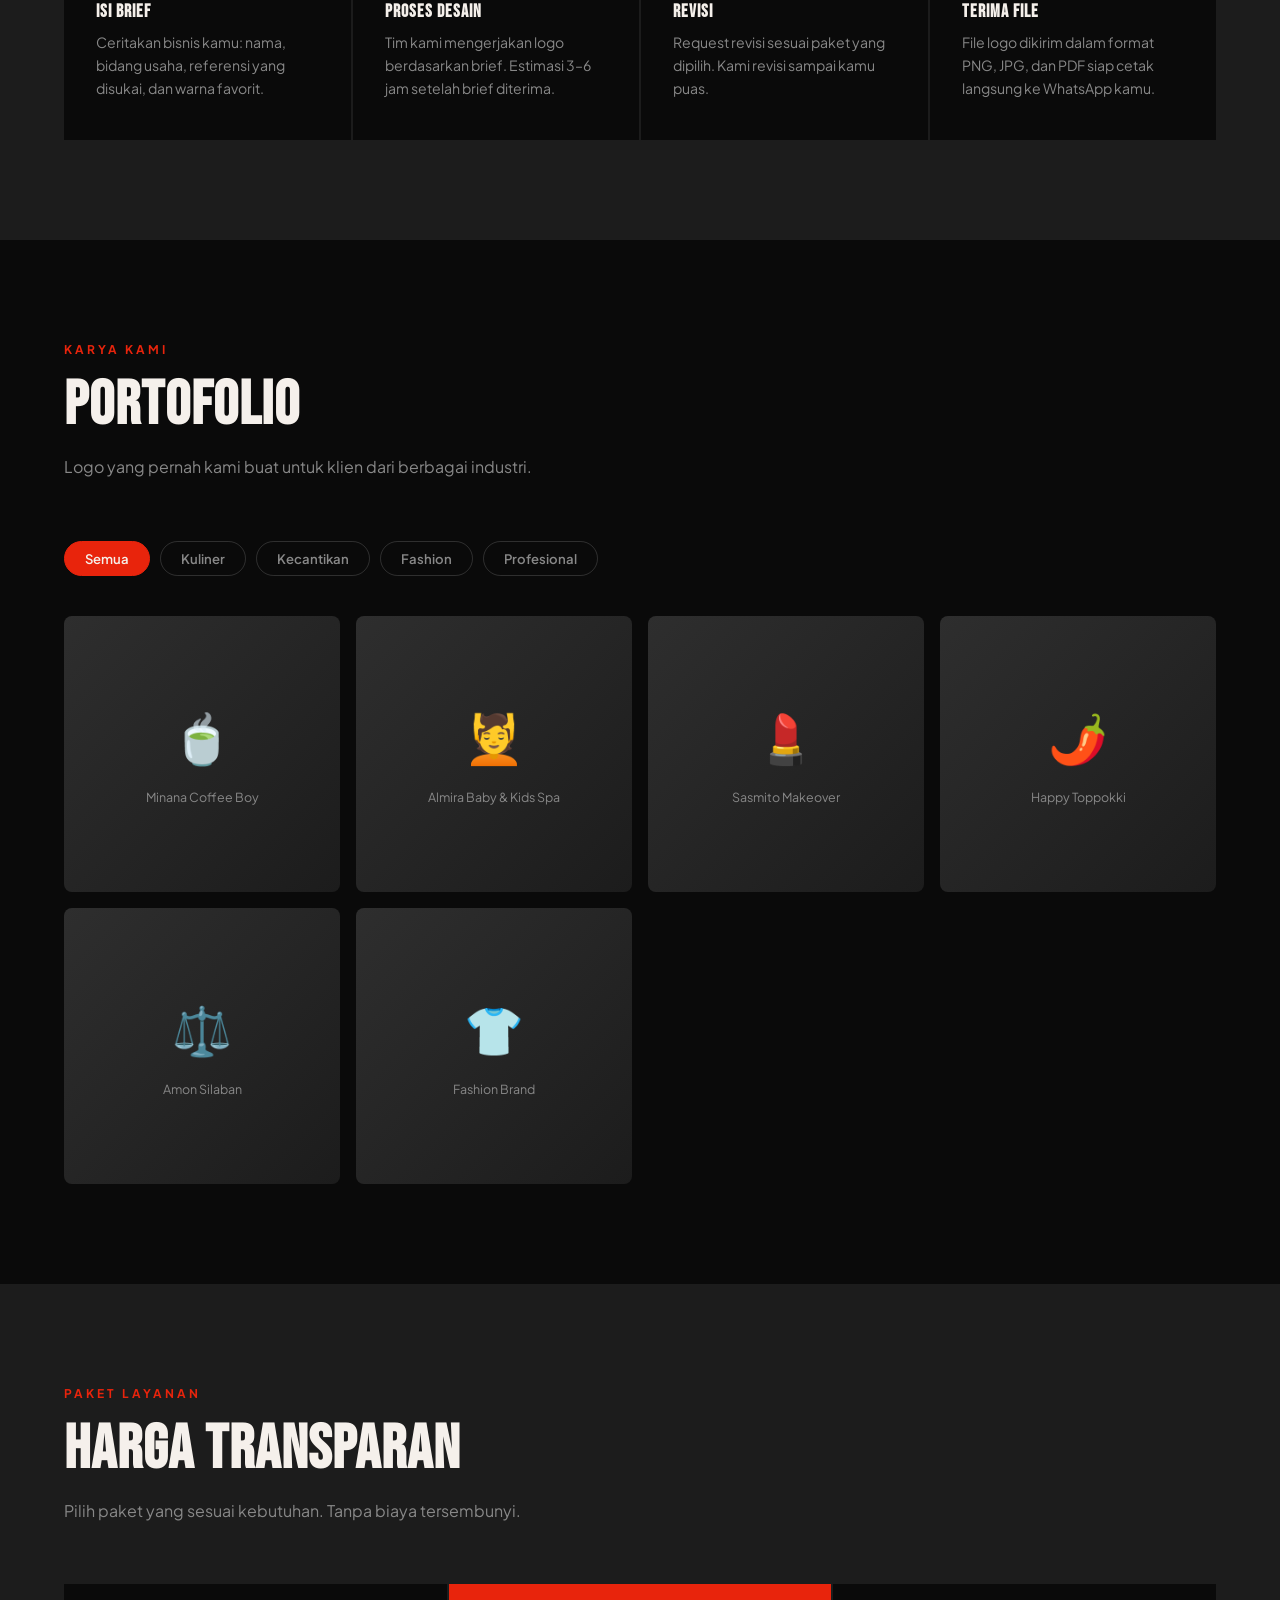
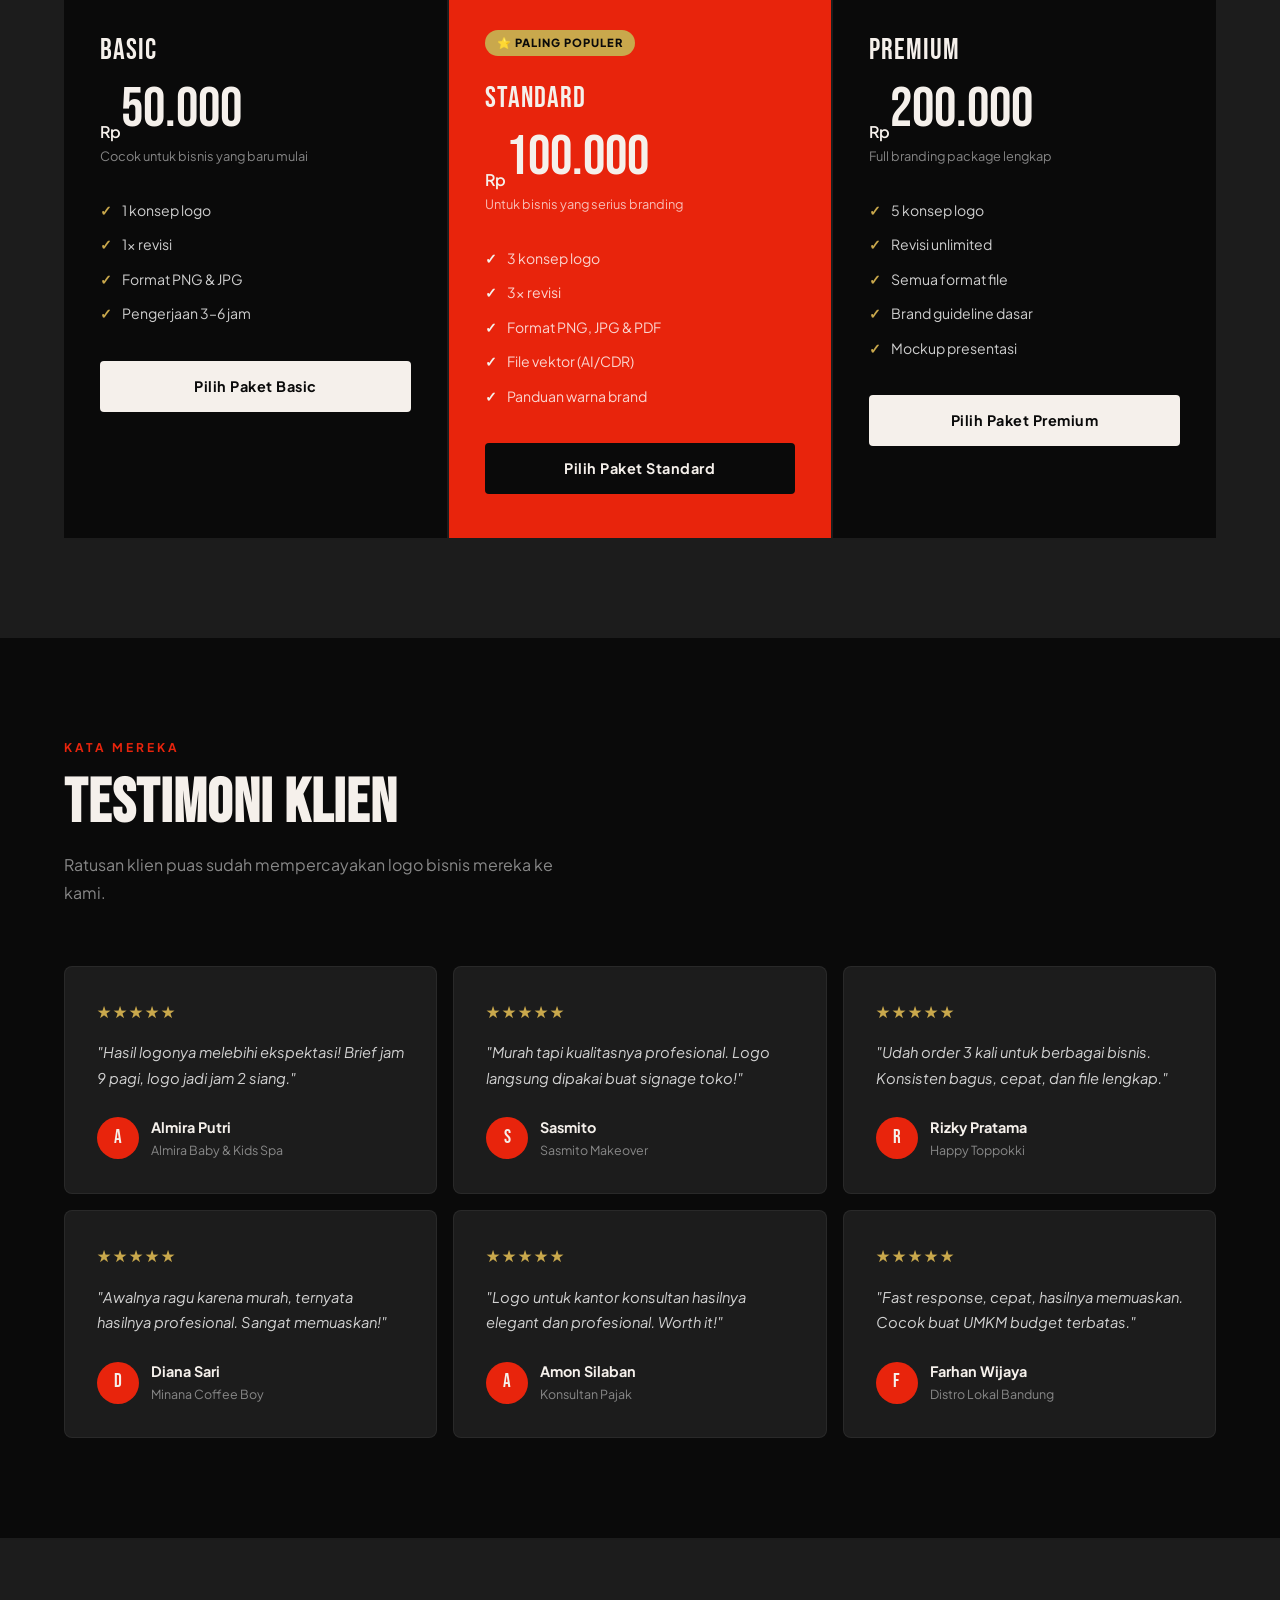
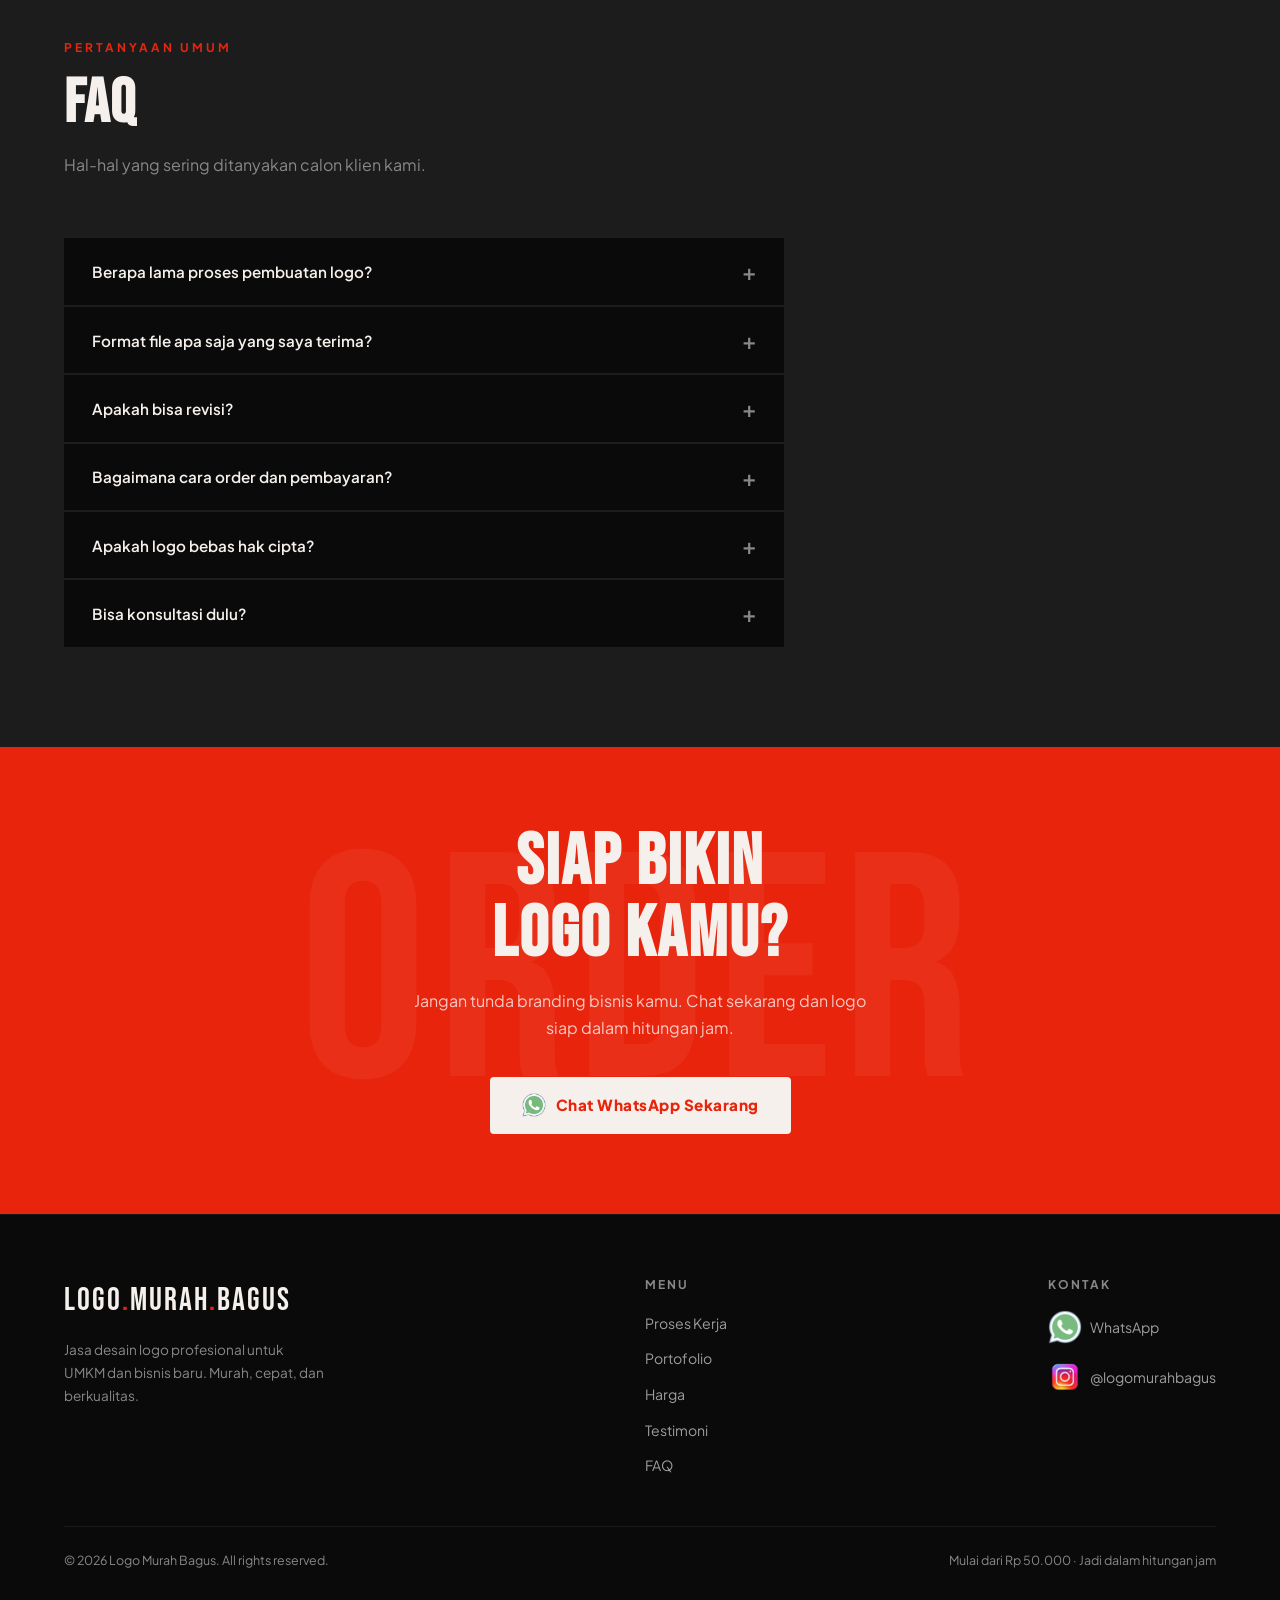
==== commit 675fa731: "update 9/5/2026" ====
--- a/index.html
+++ b/index.html
@@ -4,7 +4,15 @@
   <meta charset="UTF-8"/>
   <meta name="viewport" content="width=device-width, initial-scale=1.0"/>
   <meta name="description" content="Jasa desain logo profesional untuk UMKM dan bisnis baru. Harga mulai 50rb, jadi dalam hitungan jam."/>
+
+  <!-- Open Graph -->
+  <meta property="og:title" content="Logo Murah Bagus – Jasa Desain Logo Profesional"/>
+  <meta property="og:description" content="Desain logo profesional untuk UMKM dan bisnis baru. Harga terjangkau, kualitas premium, pengerjaan cepat."/>
+  <meta property="og:type" content="website"/>
+  <meta property="og:url" content="https://logomurahbagus.com"/>
+
   <title>Logo Murah Bagus – Jasa Desain Logo Profesional</title>
+  <link rel="icon" href="assets/favicon.ico" type="image/x-icon"/>
   <link rel="stylesheet" href="styles/main.css"/>
 </head>
 <body>
@@ -16,7 +24,13 @@
   <header>
     <nav class="navbar" id="navbar" aria-label="Main navigation">
       <a href="/" class="navbar__logo">LOGO<span>.</span>MURAH<span>.</span>BAGUS</a>
-      <ul class="navbar__links">
+
+      <!-- Hamburger toggle (mobile) -->
+      <button class="navbar__hamburger" id="navToggle" aria-label="Toggle menu" aria-expanded="false">
+        <span></span><span></span><span></span>
+      </button>
+
+      <ul class="navbar__links" id="navLinks">
         <li><a href="#proses">Proses</a></li>
         <li><a href="#portofolio">Portofolio</a></li>
         <li><a href="#harga">Harga</a></li>
@@ -52,7 +66,10 @@
         </p>
         <div class="hero__actions">
           <a href="https://wa.me/6281234567890?text=Halo,%20saya%20mau%20order%20logo"
-             class="btn btn-primary" target="_blank" rel="noopener">💬 Order via WhatsApp</a>
+             class="btn btn-primary" target="_blank" rel="noopener">
+             <img src="assets/icons8-whatsapp-logo-80.apng.png" alt="WhatsApp" width="24" height="24">
+             Order via WhatsApp
+           </a>
           <a href="#portofolio" class="btn btn-secondary">Lihat Portofolio →</a>
         </div>
         <div class="hero__stats">
@@ -428,7 +445,9 @@
       <h2 class="cta-banner__title">SIAP BIKIN<br/>LOGO KAMU?</h2>
       <p class="cta-banner__sub">Jangan tunda branding bisnis kamu. Chat sekarang dan logo siap dalam hitungan jam.</p>
       <a href="https://wa.me/6281234567890?text=Halo,%20saya%20mau%20konsultasi%20pembuatan%20logo"
-         class="btn btn-white" target="_blank" rel="noopener">💬 Chat WhatsApp Sekarang</a>
+         class="btn btn-white" target="_blank" rel="noopener">
+         <img src="assets/icons8-whatsapp-logo-80.apng.png" alt="WhatsApp" width="24" height="24">
+         Chat WhatsApp Sekarang</a>
     </section>
 
   </main>
@@ -454,8 +473,12 @@
         <p class="footer__nav-title">Kontak</p>
         <!-- ✏️ Edit: nomor WA & link Instagram -->
         <ul class="footer__nav-list">
-          <li><a href="https://wa.me/6281234567890" target="_blank" rel="noopener">📱 WhatsApp</a></li>
-          <li><a href="https://instagram.com/logomurahbagus" target="_blank" rel="noopener">📸 @logomurahbagus</a></li>
+          <li><a href="https://wa.me/6281234567890" target="_blank" rel="noopener"> 
+            <img src="assets/icon whatsapp.png" alt="WhatsApp" width="34" height="34">
+            WhatsApp</a></li>
+          <li><a href="https://instagram.com/logomurahbagus" target="_blank" rel="noopener"> 
+            <img src="assets/icons8-instagram-logo-94.png" alt="Instagram" width="34" height="34"> 
+            @logomurahbagus</a></li>
         </ul>
       </div>
     </div>
@@ -466,8 +489,14 @@
   </footer>
 
   <!-- ✏️ Edit: nomor WA -->
-  <a href="https://wa.me/6281234567890" class="wa-float" target="_blank" rel="noopener" aria-label="Chat WhatsApp">💬</a>
-
-  <script type="module" src="scripts/main.js"></script>
+  <a href="https://wa.me/6281234567890" class="wa-float" target="_blank" rel="noopener" aria-label="Chat WhatsApp">
+    <img src="assets/icons8-whatsapp-logo-80.apng.png" alt="WhatsApp" width="40" height="40">
+  </a>
+
+  <script src="scripts/navbar.js"></script>
+  <script src="scripts/animation.js"></script>
+  <script src="scripts/faq.js"></script>
+  <script src="scripts/portfolio.js"></script>
+  <script src="scripts/main.js"></script>
 </body>
 </html>
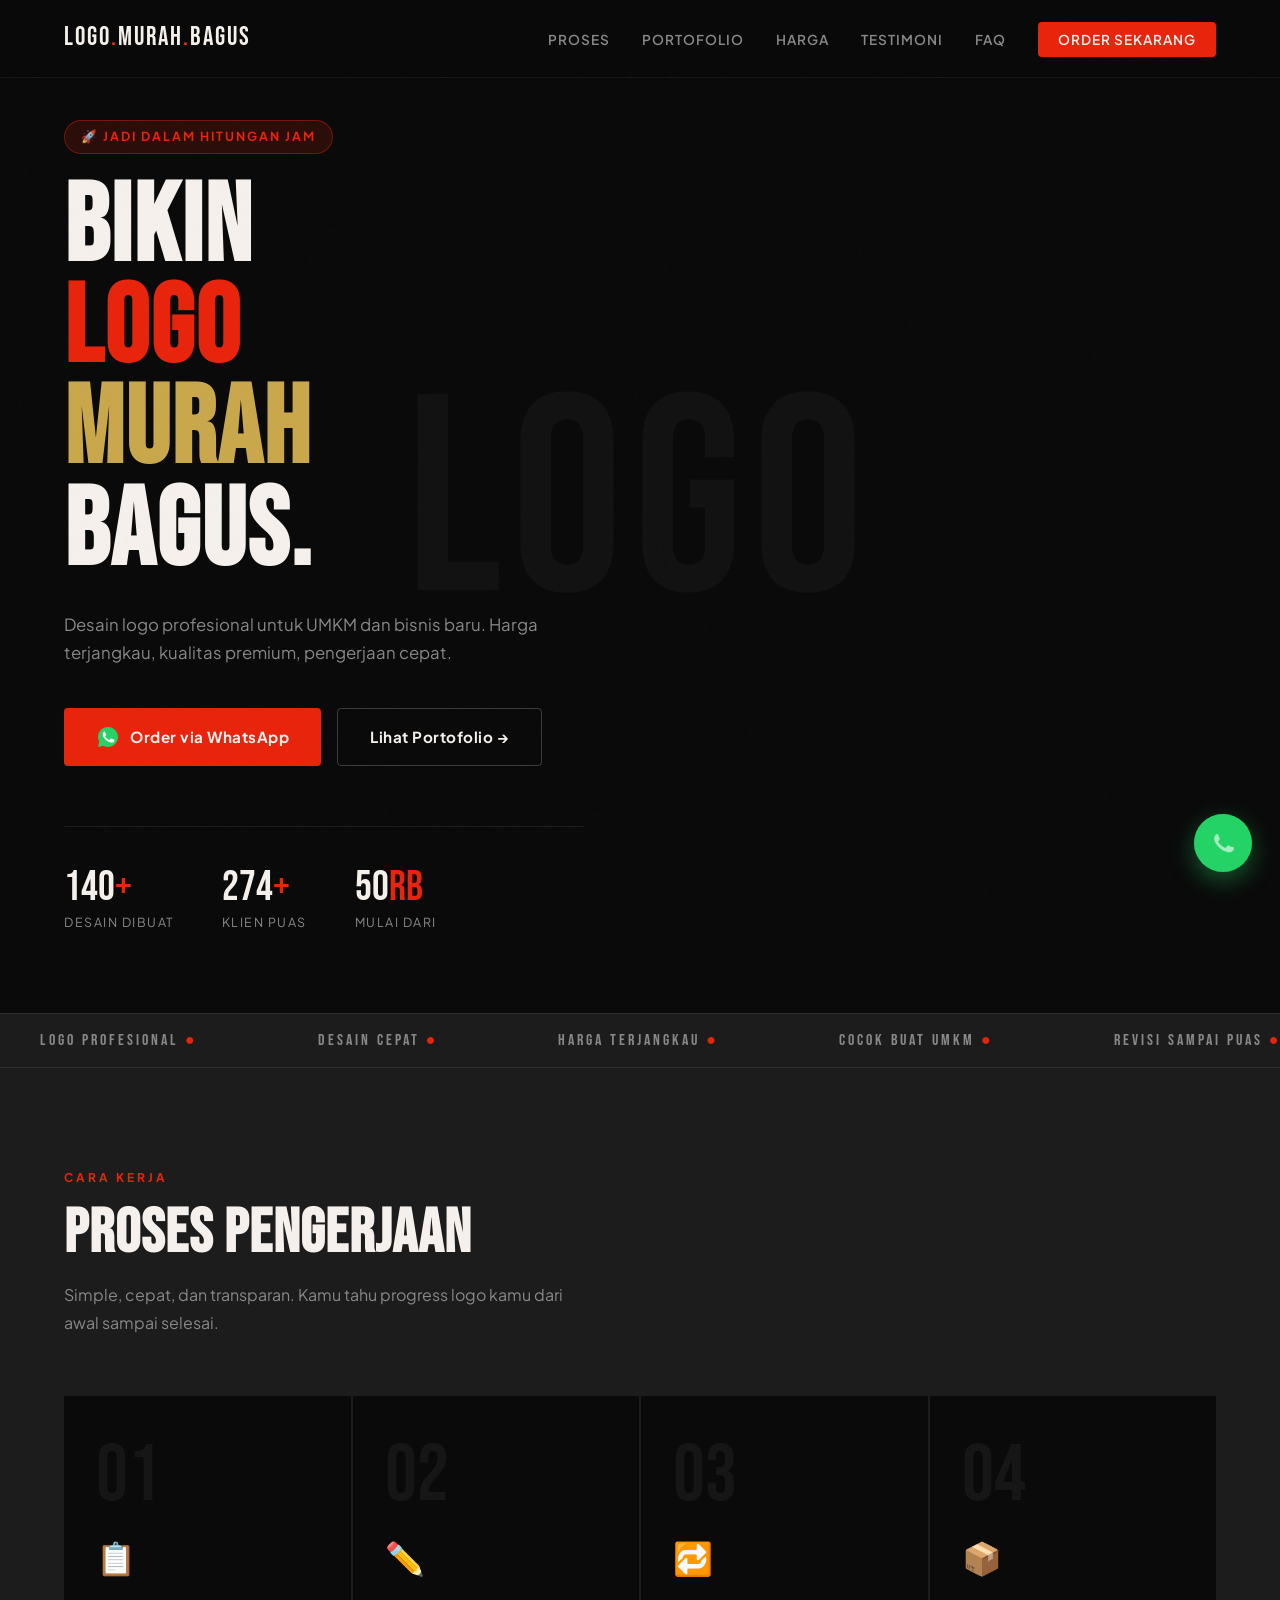
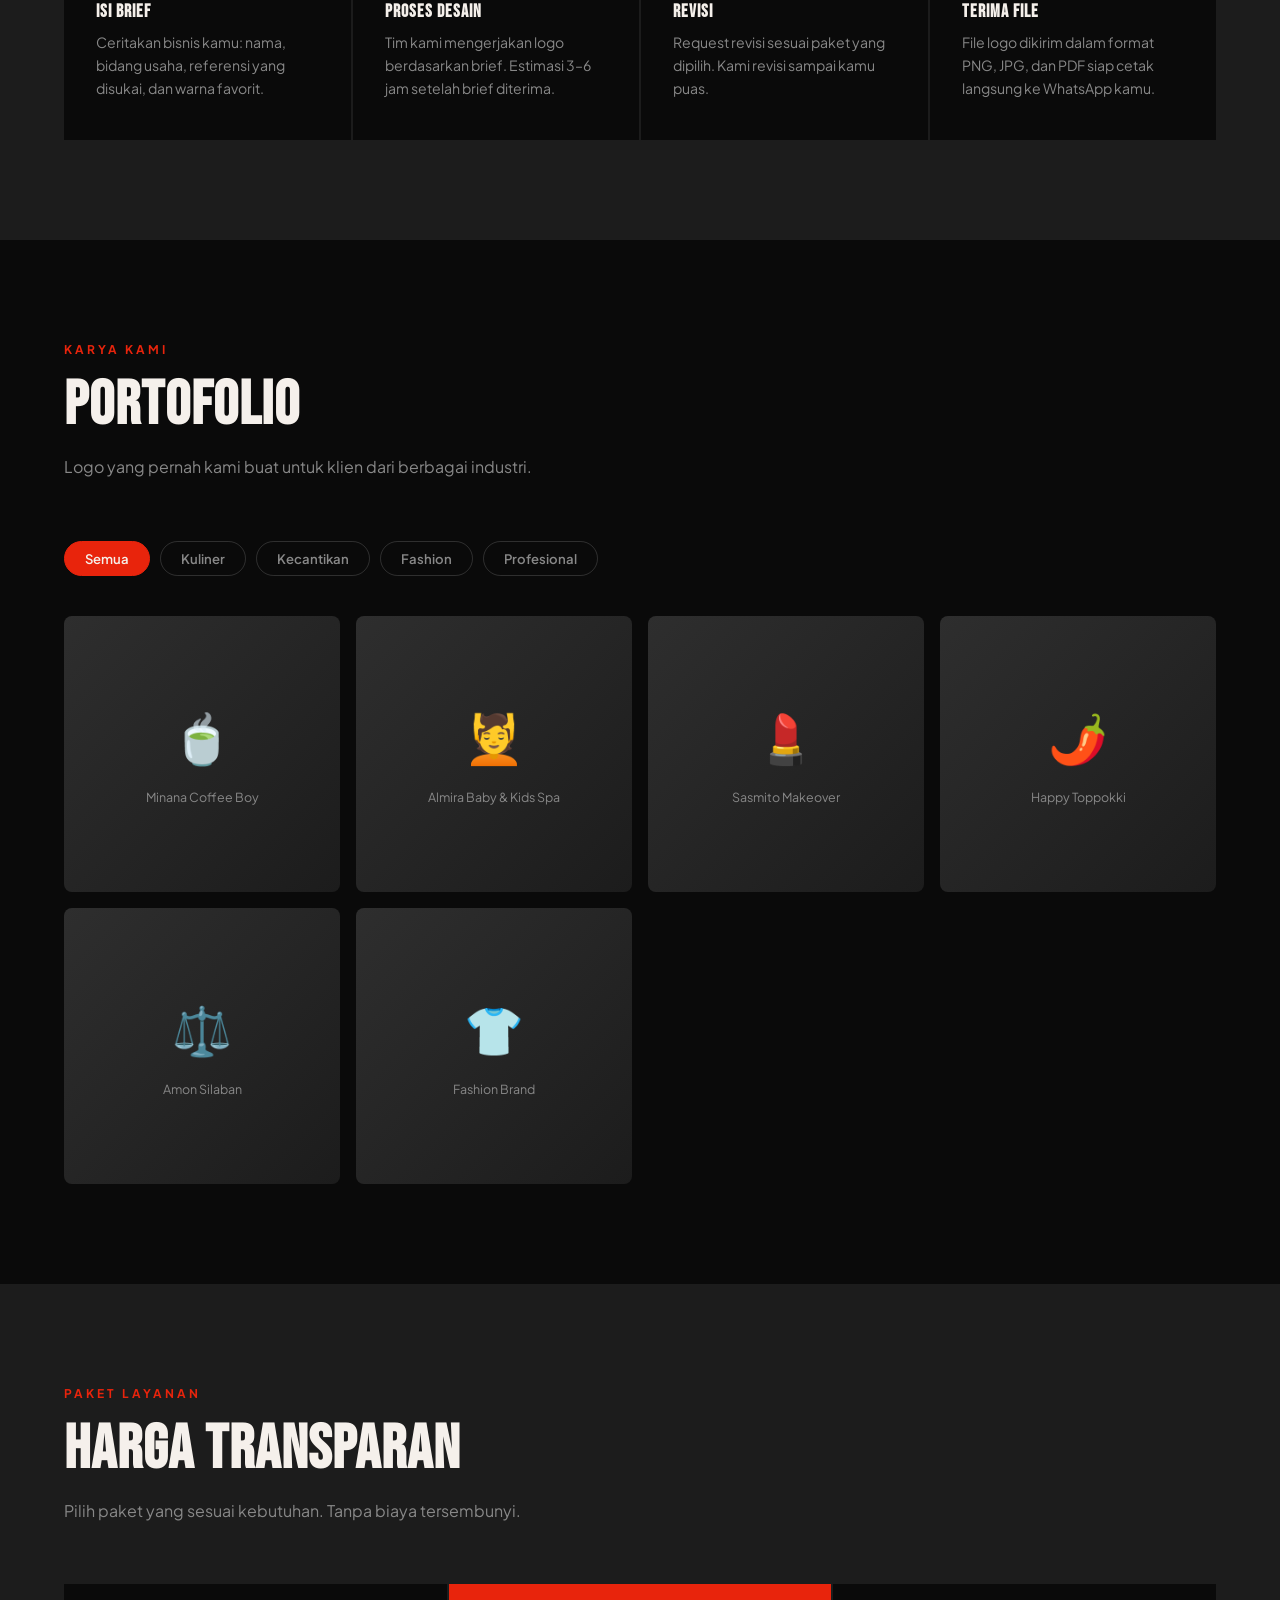
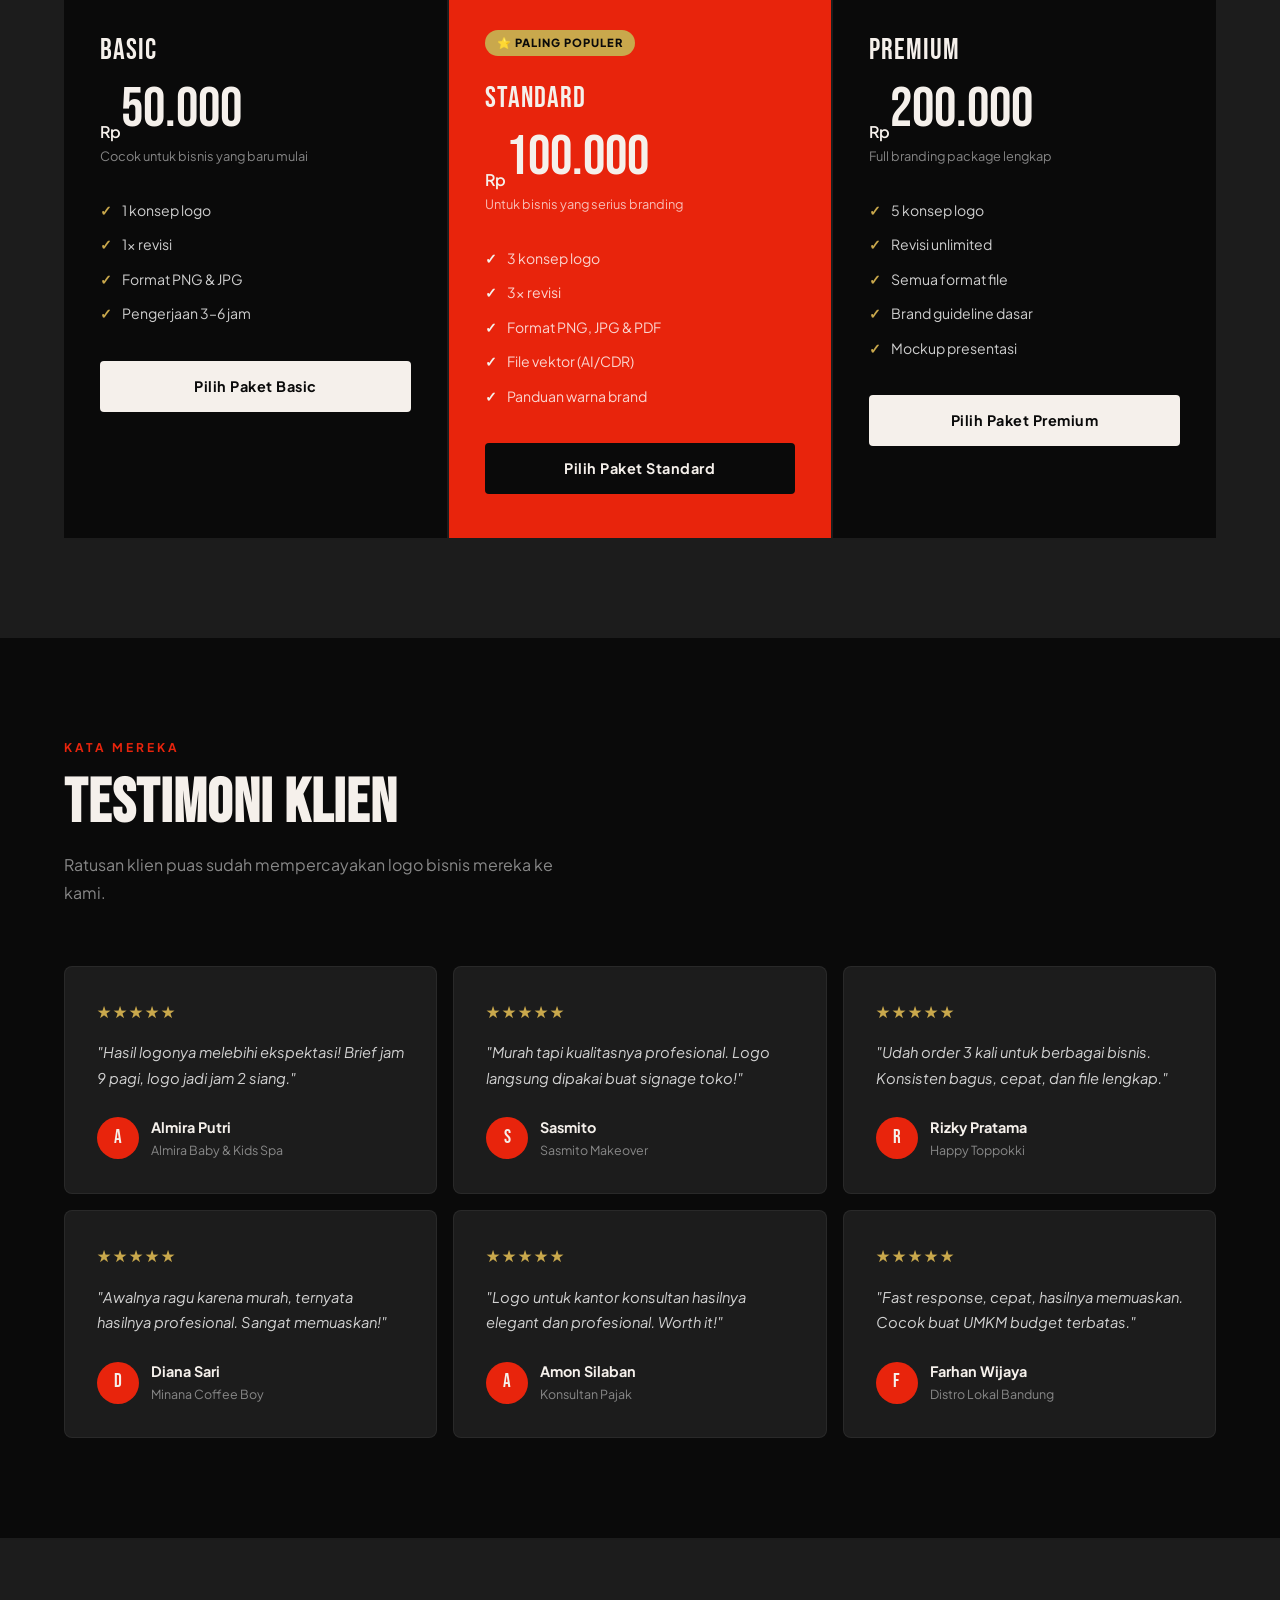
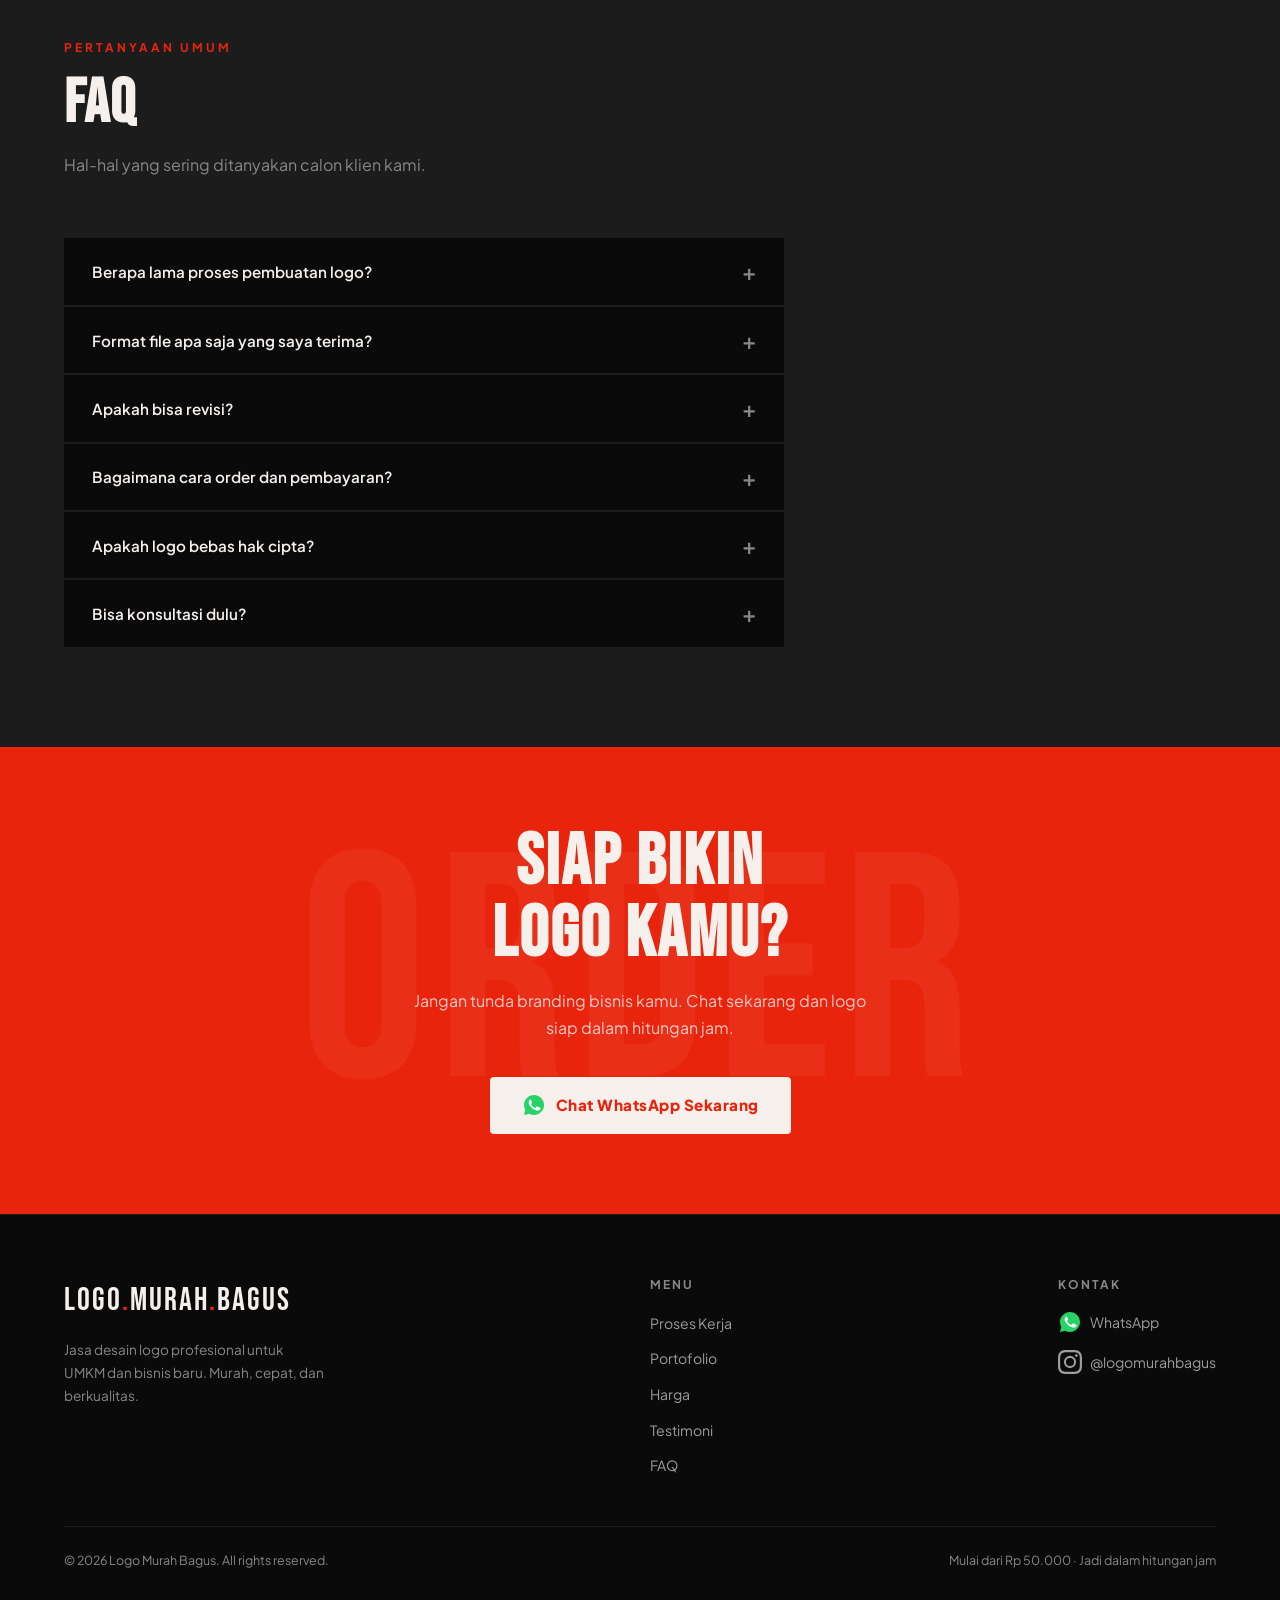
==== commit 550ab6bc: "update" ====
--- a/index.html
+++ b/index.html
@@ -13,6 +13,13 @@
 
   <title>Logo Murah Bagus – Jasa Desain Logo Profesional</title>
   <link rel="icon" href="assets/favicon.ico" type="image/x-icon"/>
+
+  <!-- Preconnect to Google Fonts (eliminates DNS+TCP+TLS latency) -->
+  <link rel="preconnect" href="https://fonts.googleapis.com"/>
+  <link rel="preconnect" href="https://fonts.gstatic.com" crossorigin/>
+  <!-- Load fonts directly (non-blocking via display=swap) -->
+  <link rel="stylesheet" href="https://fonts.googleapis.com/css2?family=Bebas+Neue&family=Plus+Jakarta+Sans:wght@400;500;600;700;800&display=swap"/>
+
   <link rel="stylesheet" href="styles/main.css"/>
 </head>
 <body>
@@ -67,7 +74,7 @@
         <div class="hero__actions">
           <a href="https://wa.me/6281234567890?text=Halo,%20saya%20mau%20order%20logo"
              class="btn btn-primary" target="_blank" rel="noopener">
-             <img src="assets/icons8-whatsapp-logo-80.apng.png" alt="WhatsApp" width="24" height="24">
+             <img src="assets/whatsapp.svg" alt="WhatsApp" width="24" height="24">
              Order via WhatsApp
            </a>
           <a href="#portofolio" class="btn btn-secondary">Lihat Portofolio →</a>
@@ -446,7 +453,7 @@
       <p class="cta-banner__sub">Jangan tunda branding bisnis kamu. Chat sekarang dan logo siap dalam hitungan jam.</p>
       <a href="https://wa.me/6281234567890?text=Halo,%20saya%20mau%20konsultasi%20pembuatan%20logo"
          class="btn btn-white" target="_blank" rel="noopener">
-         <img src="assets/icons8-whatsapp-logo-80.apng.png" alt="WhatsApp" width="24" height="24">
+         <img src="assets/whatsapp.svg" alt="WhatsApp" width="24" height="24">
          Chat WhatsApp Sekarang</a>
     </section>
 
@@ -473,11 +480,11 @@
         <p class="footer__nav-title">Kontak</p>
         <!-- ✏️ Edit: nomor WA & link Instagram -->
         <ul class="footer__nav-list">
-          <li><a href="https://wa.me/6281234567890" target="_blank" rel="noopener"> 
-            <img src="assets/icon whatsapp.png" alt="WhatsApp" width="34" height="34">
+          <li><a href="https://wa.me/6281234567890" target="_blank" rel="noopener">
+            <img src="assets/whatsapp.svg" alt="WhatsApp" width="24" height="24" loading="lazy">
             WhatsApp</a></li>
-          <li><a href="https://instagram.com/logomurahbagus" target="_blank" rel="noopener"> 
-            <img src="assets/icons8-instagram-logo-94.png" alt="Instagram" width="34" height="34"> 
+          <li><a href="https://instagram.com/logomurahbagus" target="_blank" rel="noopener">
+            <svg width="24" height="24" viewBox="0 0 24 24" fill="currentColor" aria-hidden="true"><path d="M12 2.163c3.204 0 3.584.012 4.85.07 3.252.148 4.771 1.691 4.919 4.919.058 1.265.069 1.645.069 4.849 0 3.205-.012 3.584-.069 4.849-.149 3.225-1.664 4.771-4.919 4.919-1.266.058-1.644.07-4.85.07-3.204 0-3.584-.012-4.849-.07-3.26-.149-4.771-1.699-4.919-4.92-.058-1.265-.07-1.644-.07-4.849 0-3.204.013-3.583.07-4.849.149-3.227 1.664-4.771 4.919-4.919 1.266-.057 1.645-.069 4.849-.069zM12 0C8.741 0 8.333.014 7.053.072 2.695.272.273 2.69.073 7.052.014 8.333 0 8.741 0 12c0 3.259.014 3.668.072 4.948.2 4.358 2.618 6.78 6.98 6.98C8.333 23.986 8.741 24 12 24c3.259 0 3.668-.014 4.948-.072 4.354-.2 6.782-2.618 6.979-6.98.059-1.28.073-1.689.073-4.948 0-3.259-.014-3.667-.072-4.947-.196-4.354-2.617-6.78-6.979-6.98C15.668.014 15.259 0 12 0zm0 5.838a6.162 6.162 0 100 12.324 6.162 6.162 0 000-12.324zM12 16a4 4 0 110-8 4 4 0 010 8zm6.406-11.845a1.44 1.44 0 100 2.881 1.44 1.44 0 000-2.881z"/></svg>
             @logomurahbagus</a></li>
         </ul>
       </div>
@@ -490,13 +497,9 @@
 
   <!-- ✏️ Edit: nomor WA -->
   <a href="https://wa.me/6281234567890" class="wa-float" target="_blank" rel="noopener" aria-label="Chat WhatsApp">
-    <img src="assets/icons8-whatsapp-logo-80.apng.png" alt="WhatsApp" width="40" height="40">
+    <img src="assets/whatsapp.svg" alt="WhatsApp" width="40" height="40">
   </a>
 
-  <script src="scripts/navbar.js"></script>
-  <script src="scripts/animation.js"></script>
-  <script src="scripts/faq.js"></script>
-  <script src="scripts/portfolio.js"></script>
-  <script src="scripts/main.js"></script>
+  <script defer src="scripts/app.bundle.js"></script>
 </body>
 </html>
--- a/styles/main.css
+++ b/styles/main.css
@@ -1,11 +1,12 @@
 /* ============================================================
-   MAIN.CSS — Entry Point
-   Import order matters: base → components → pages
+   MAIN.CSS — Single Combined Stylesheet
+   Import order: base → components → pages
 
    Logo Murah Bagus
    ============================================================ */
 
-@import url('https://fonts.googleapis.com/css2?family=Bebas+Neue&family=Plus+Jakarta+Sans:wght@400;500;600;700;800&display=swap');
+/* Google Fonts are now loaded via <link> in HTML head for better performance.
+   Do NOT add @import url(...) for Google Fonts here. */
 
 @import 'base.css';
 @import 'components.css';
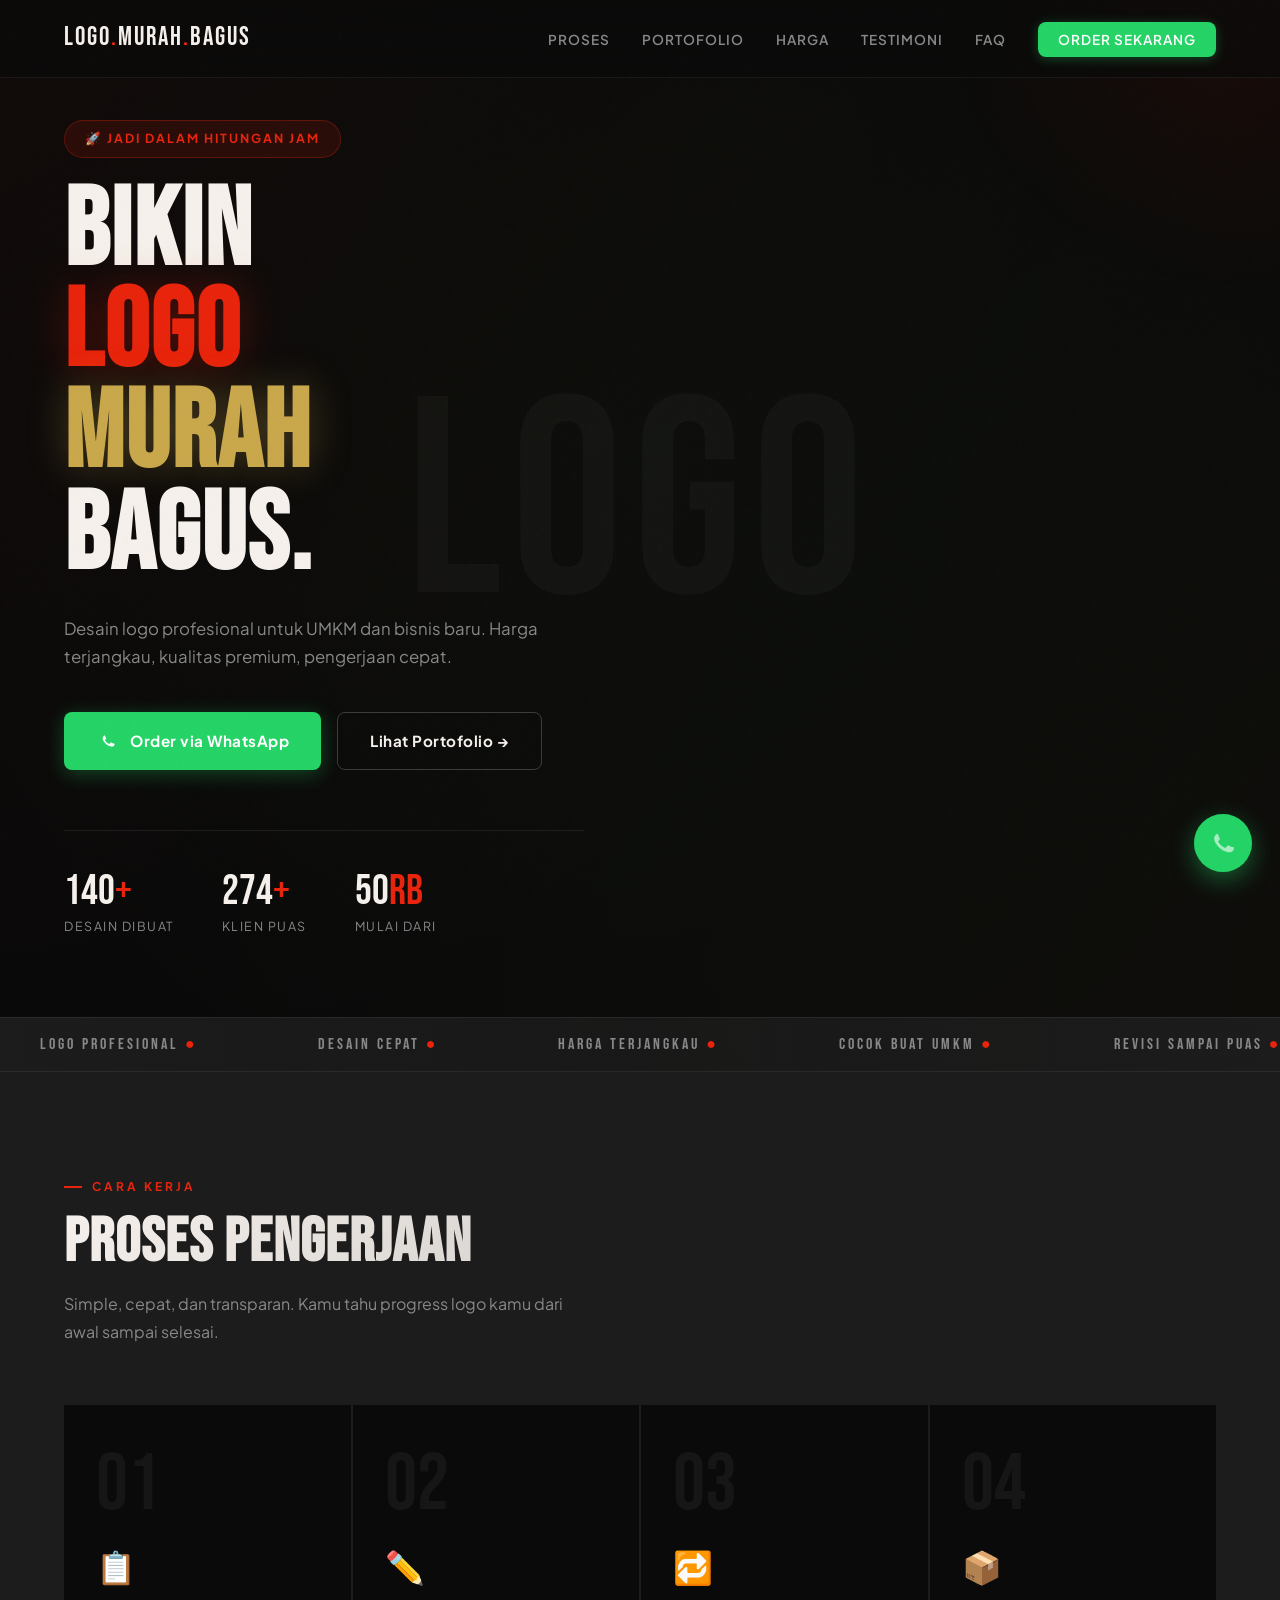
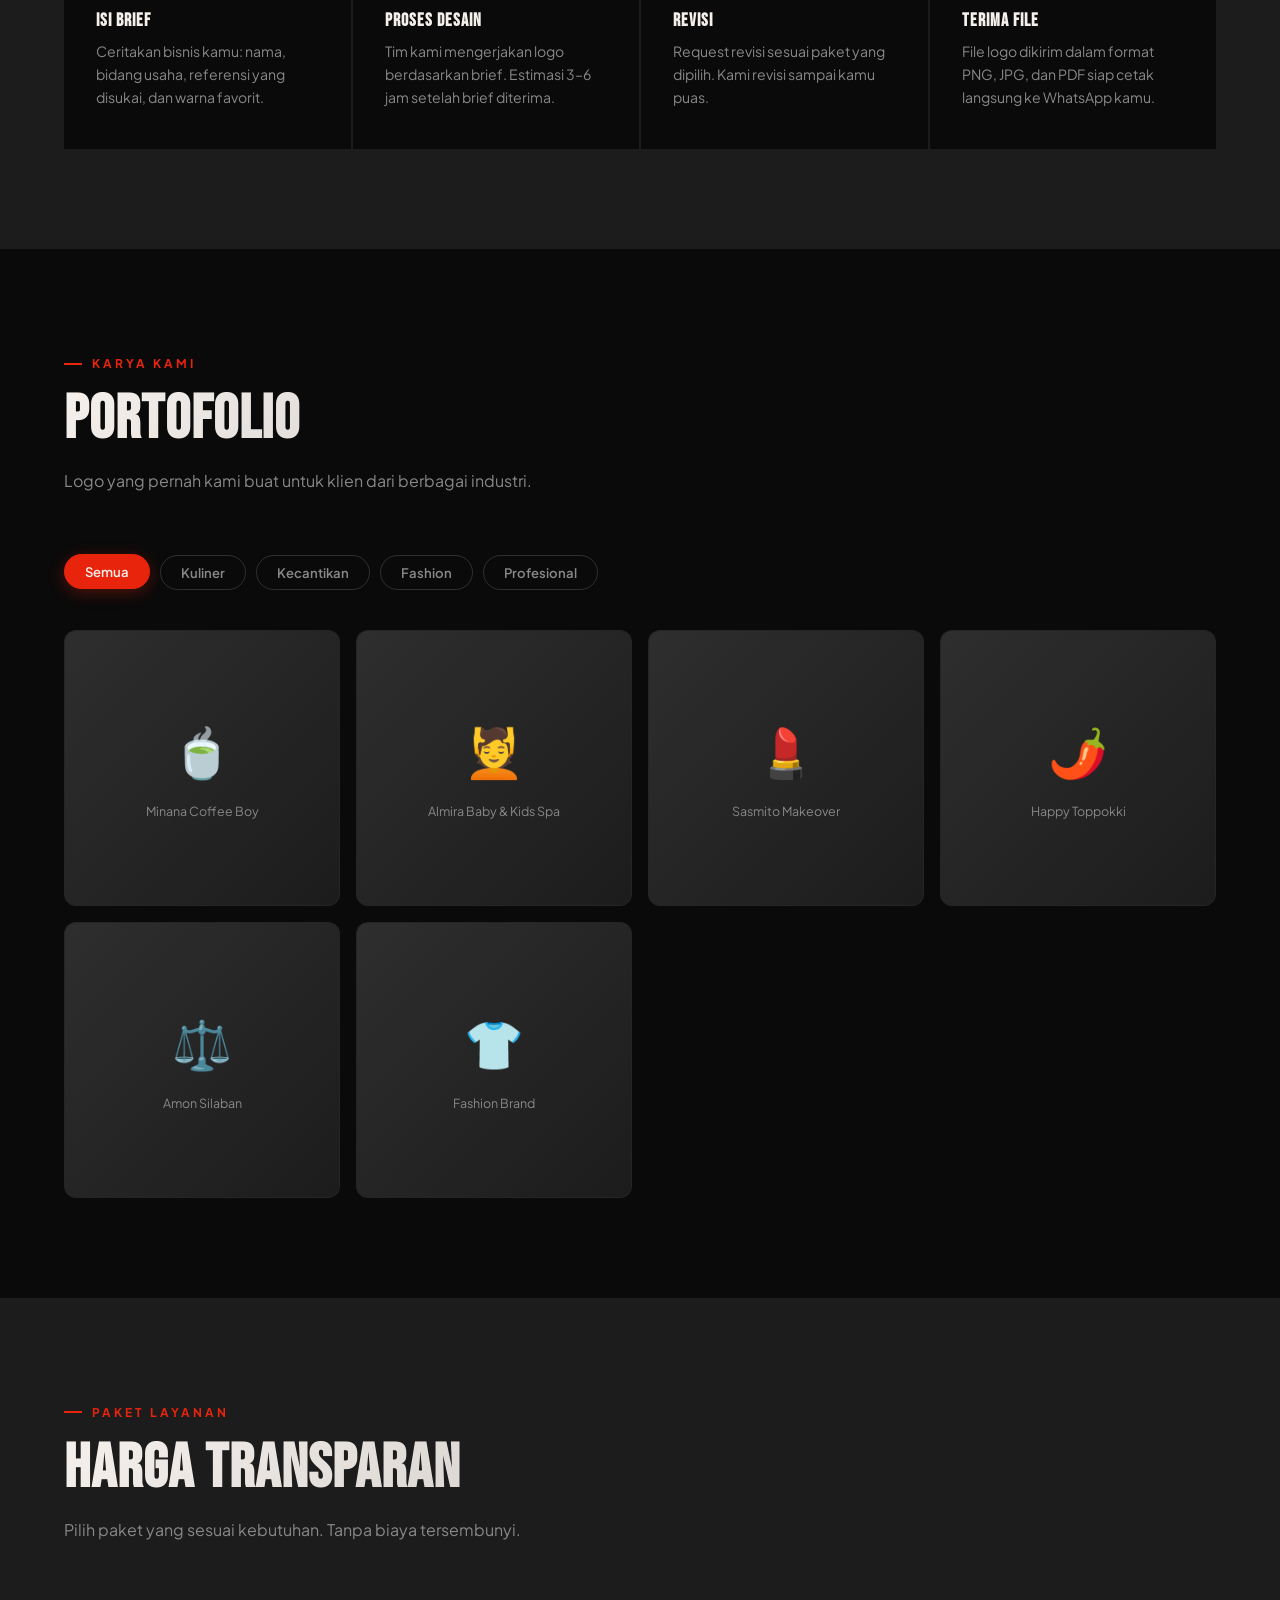
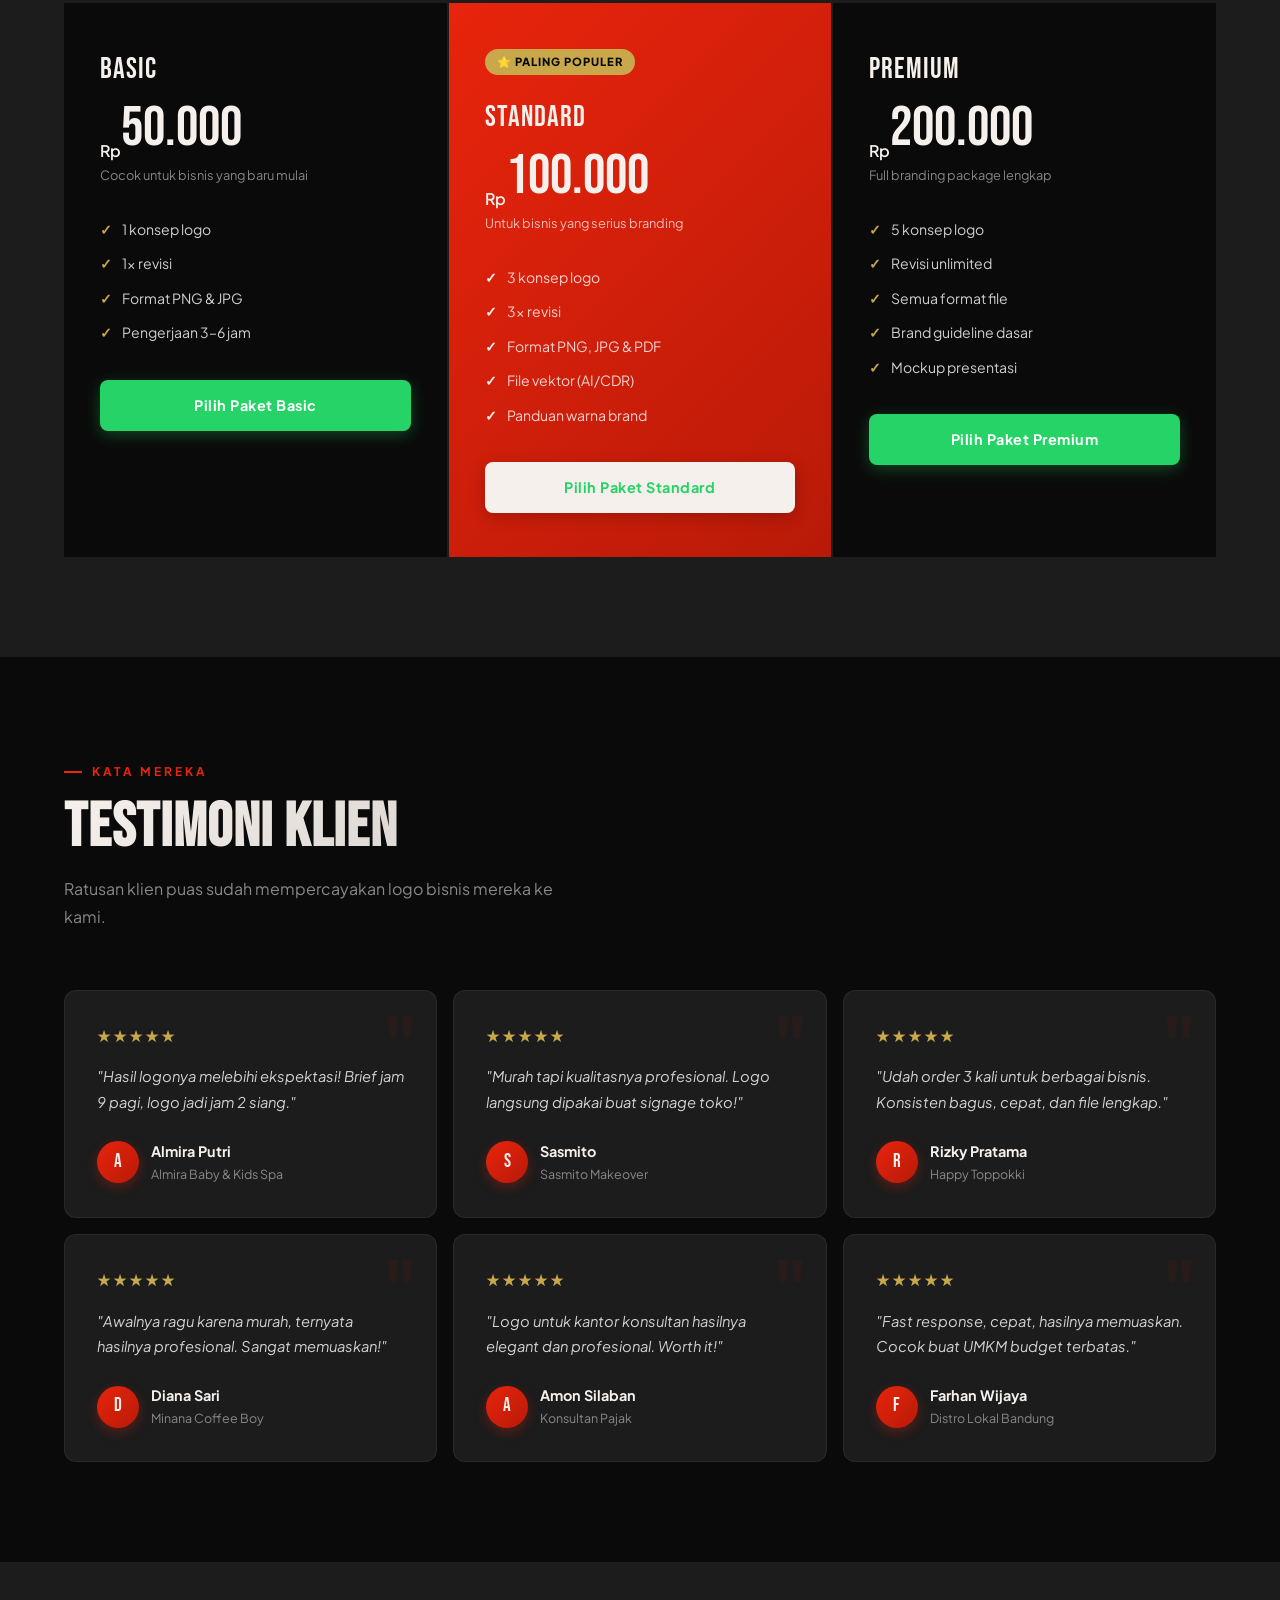
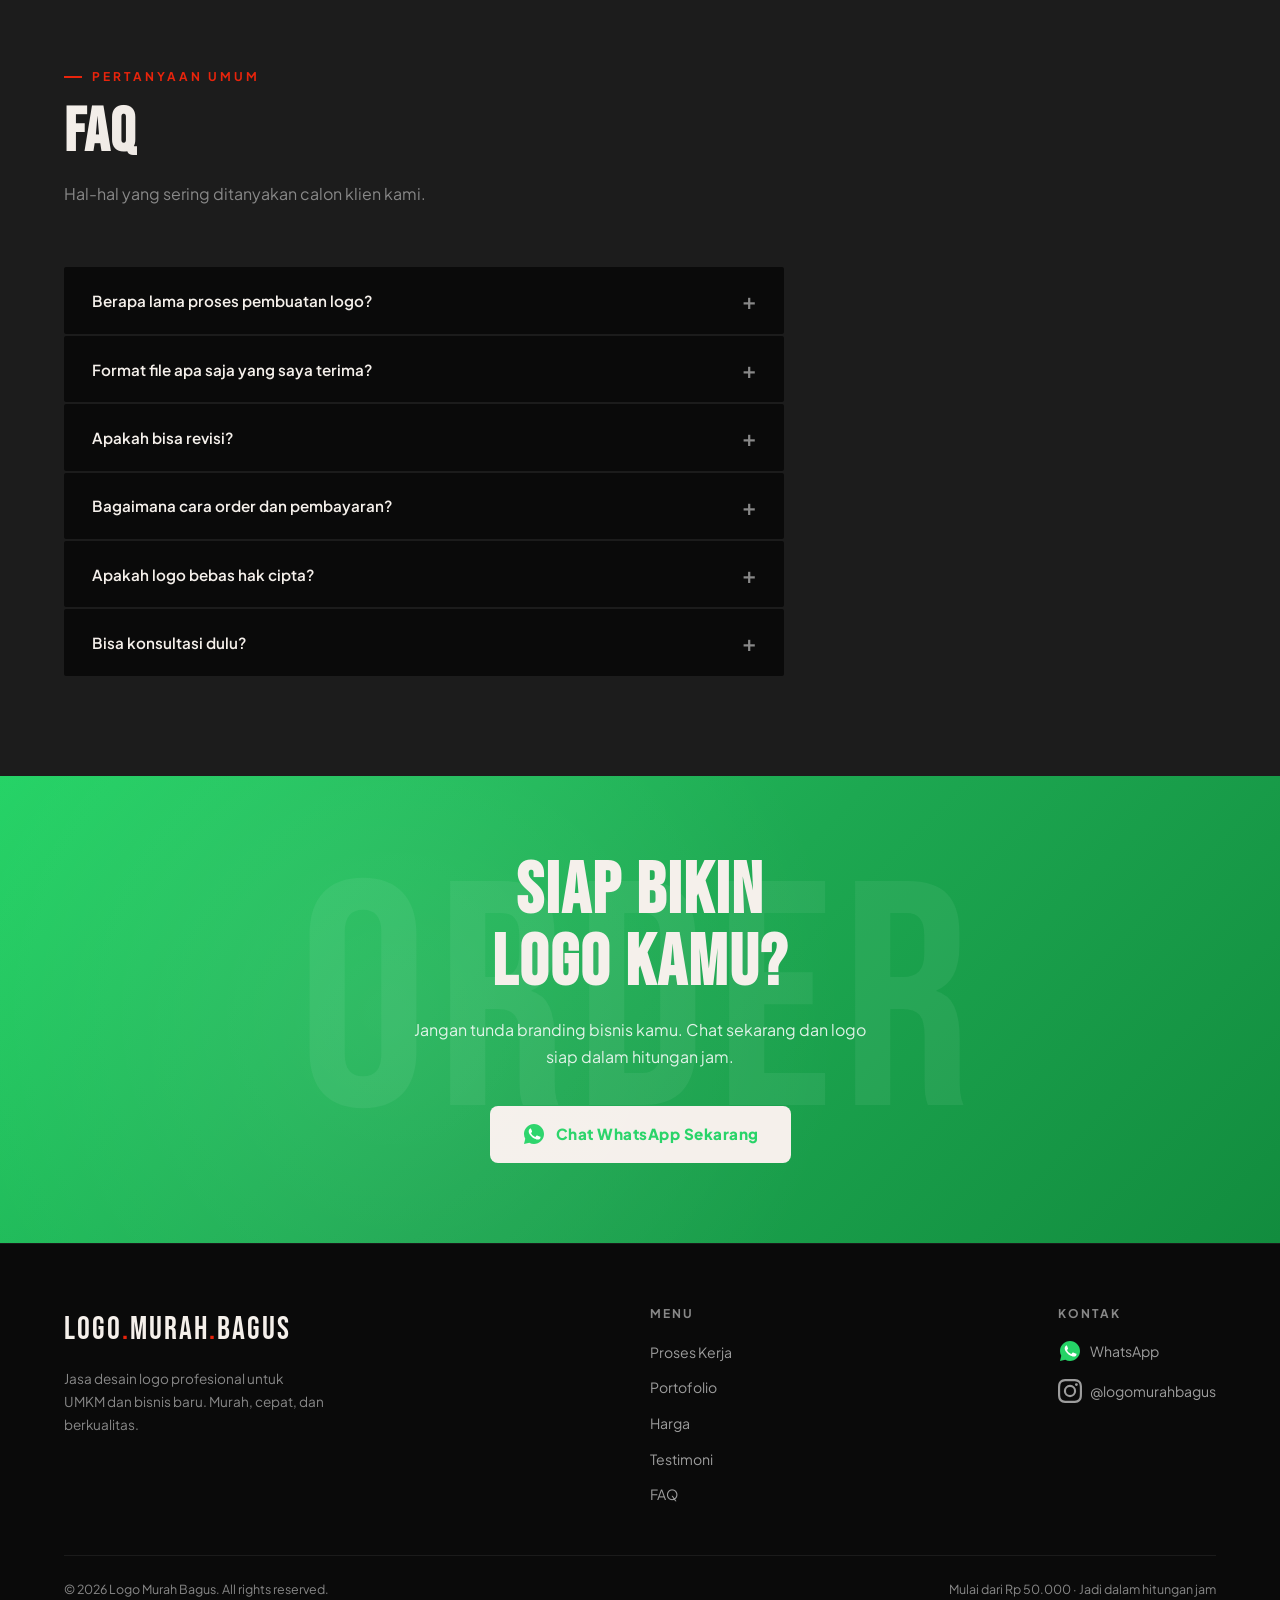
==== commit 1ebf86bd: "add vercel json n update style" ====
--- a/index.html
+++ b/index.html
@@ -12,7 +12,7 @@
   <meta property="og:url" content="https://logomurahbagus.com"/>
 
   <title>Logo Murah Bagus – Jasa Desain Logo Profesional</title>
-  <link rel="icon" href="assets/favicon.ico" type="image/x-icon"/>
+  <link rel="icon" href="assets/favicon.svg" type="image/svg+xml"/>
 
   <!-- Preconnect to Google Fonts (eliminates DNS+TCP+TLS latency) -->
   <link rel="preconnect" href="https://fonts.googleapis.com"/>
@@ -453,7 +453,7 @@
       <p class="cta-banner__sub">Jangan tunda branding bisnis kamu. Chat sekarang dan logo siap dalam hitungan jam.</p>
       <a href="https://wa.me/6281234567890?text=Halo,%20saya%20mau%20konsultasi%20pembuatan%20logo"
          class="btn btn-white" target="_blank" rel="noopener">
-         <img src="assets/whatsapp.svg" alt="WhatsApp" width="24" height="24">
+         <img src="assets/whatsapp.svg" alt="" width="24" height="24">
          Chat WhatsApp Sekarang</a>
     </section>
 
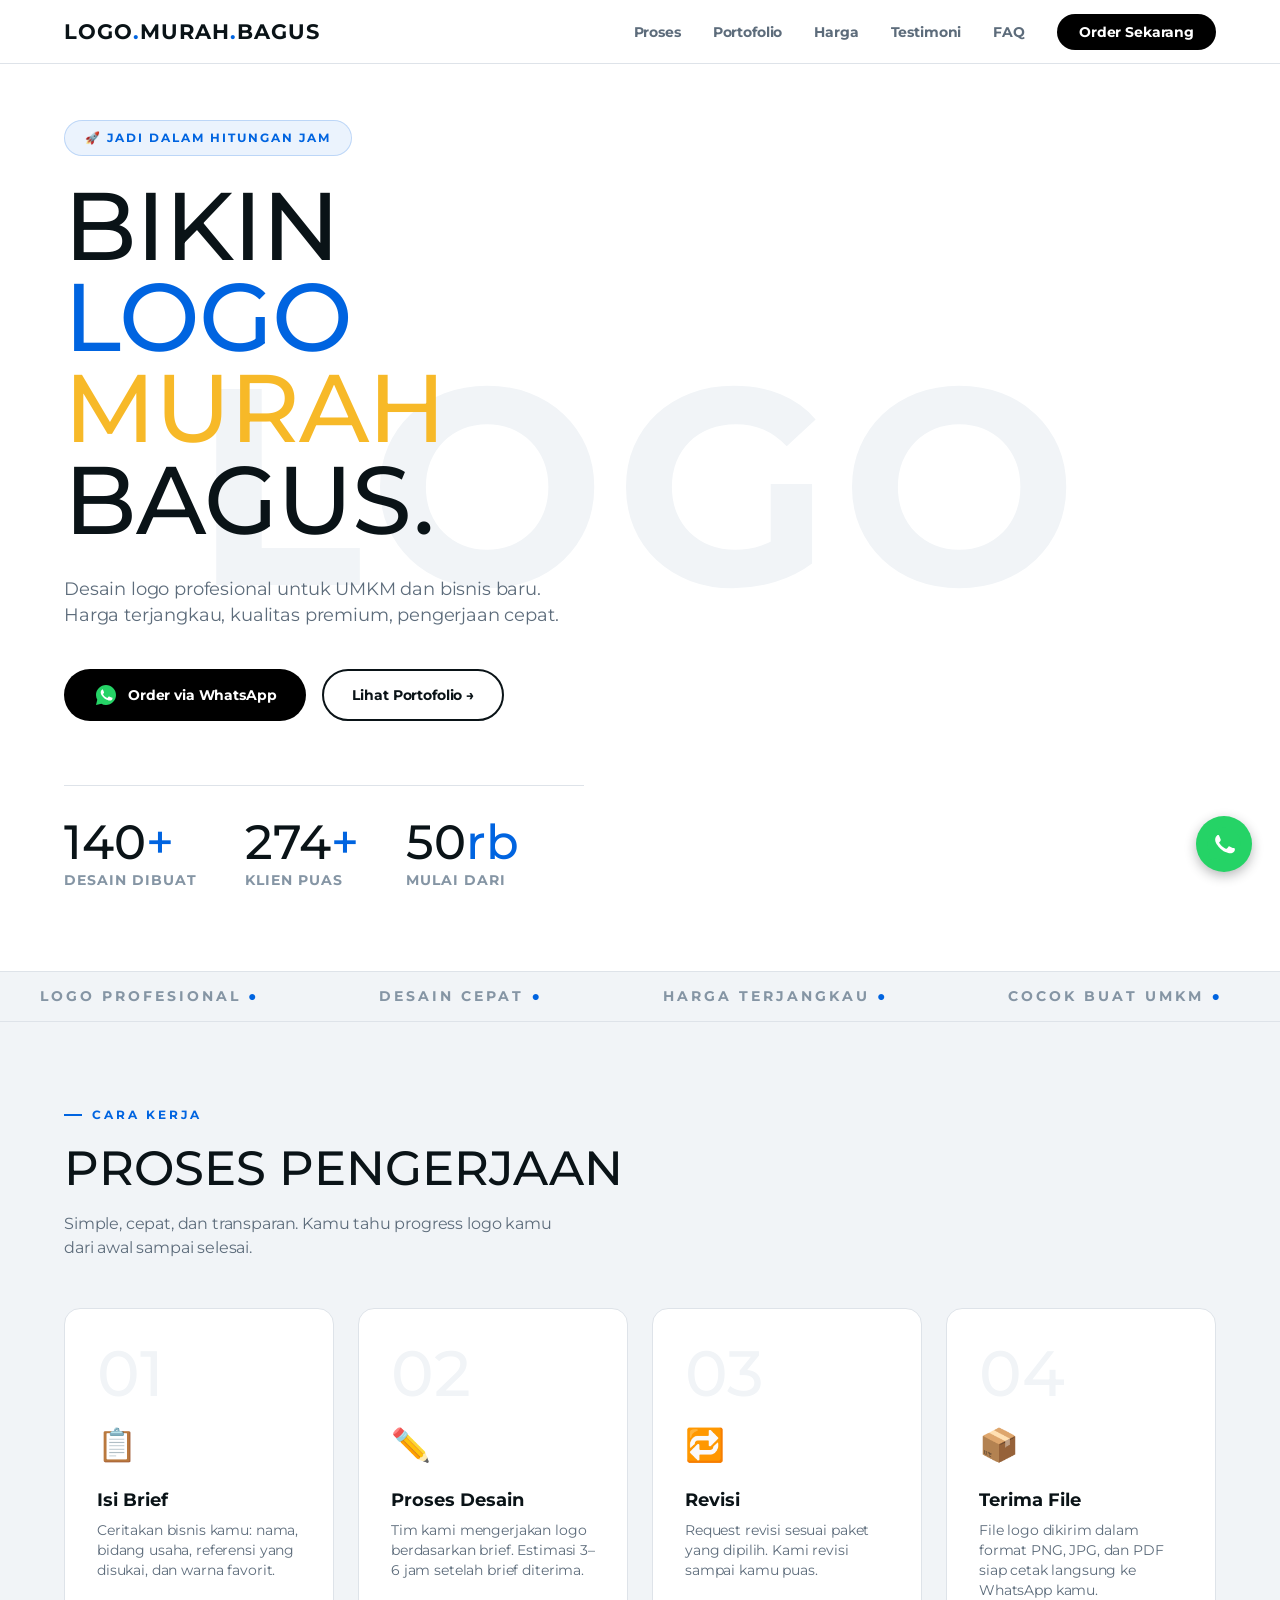
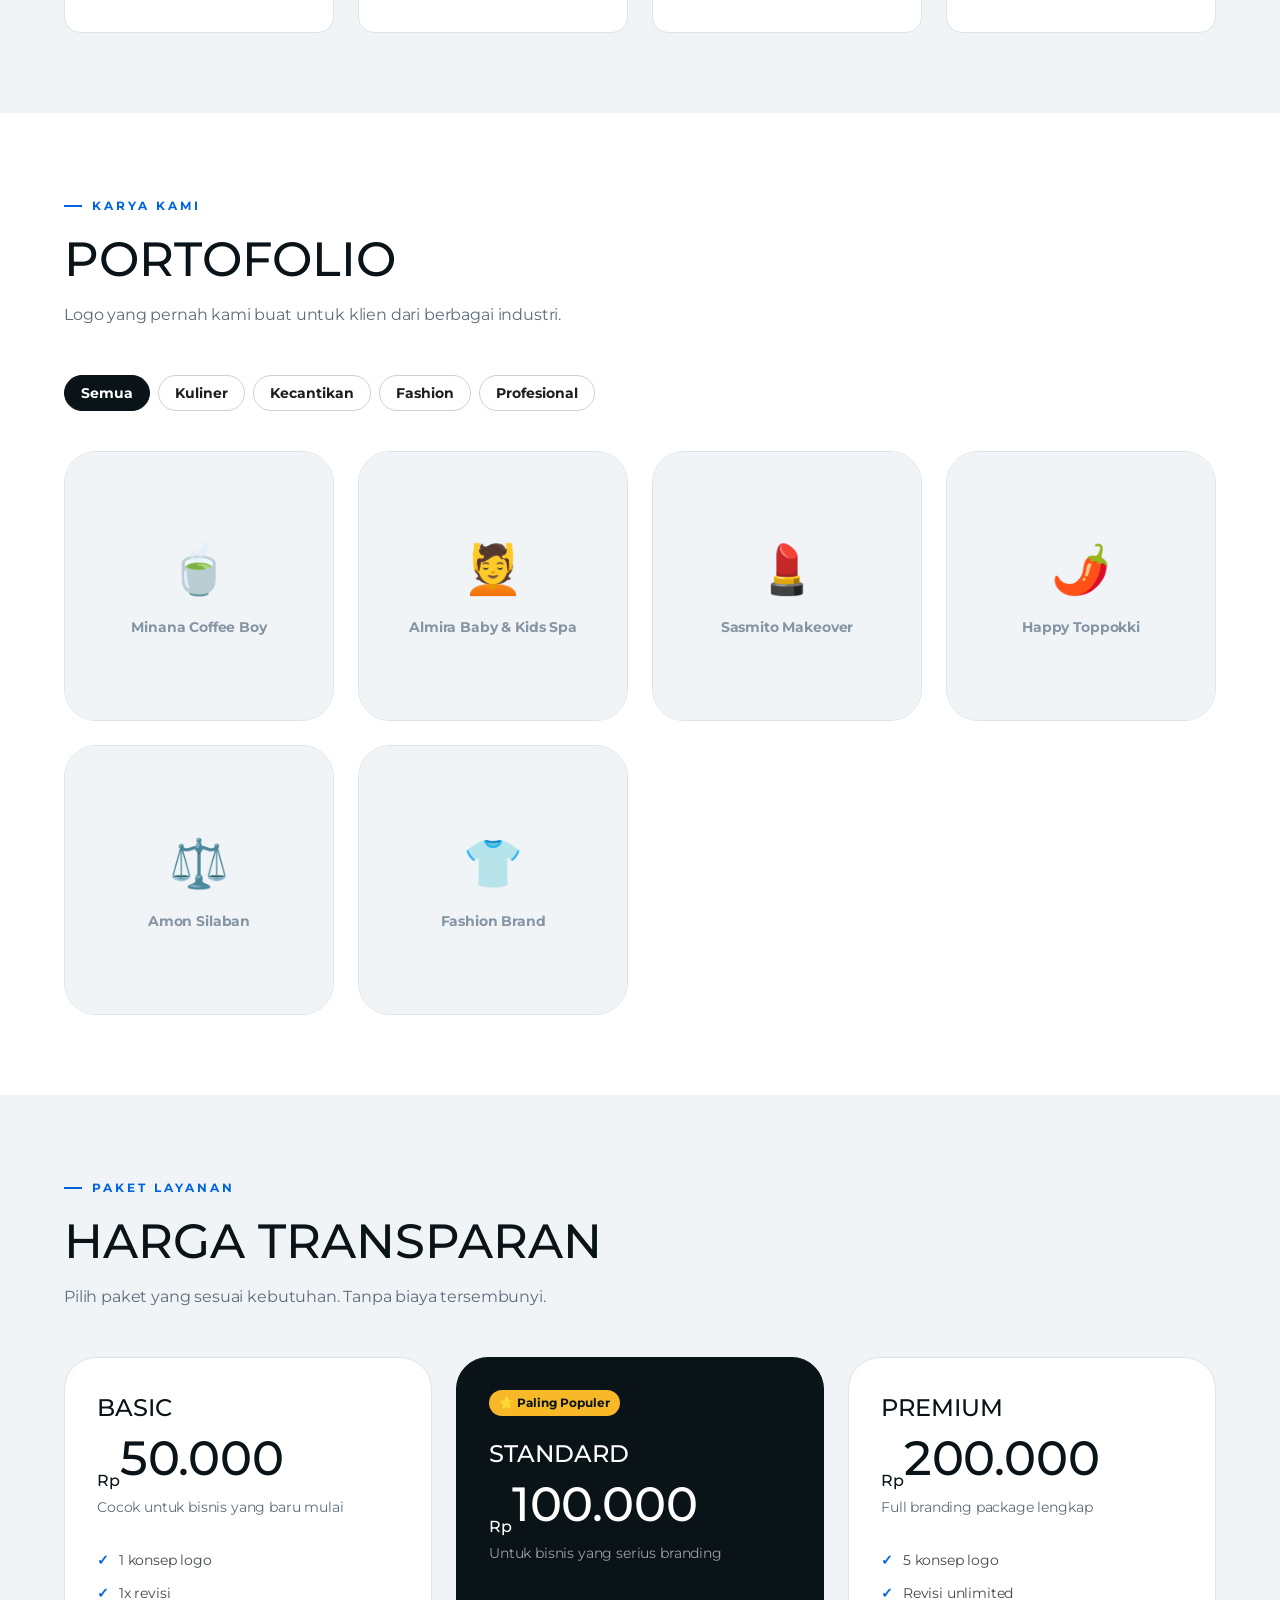
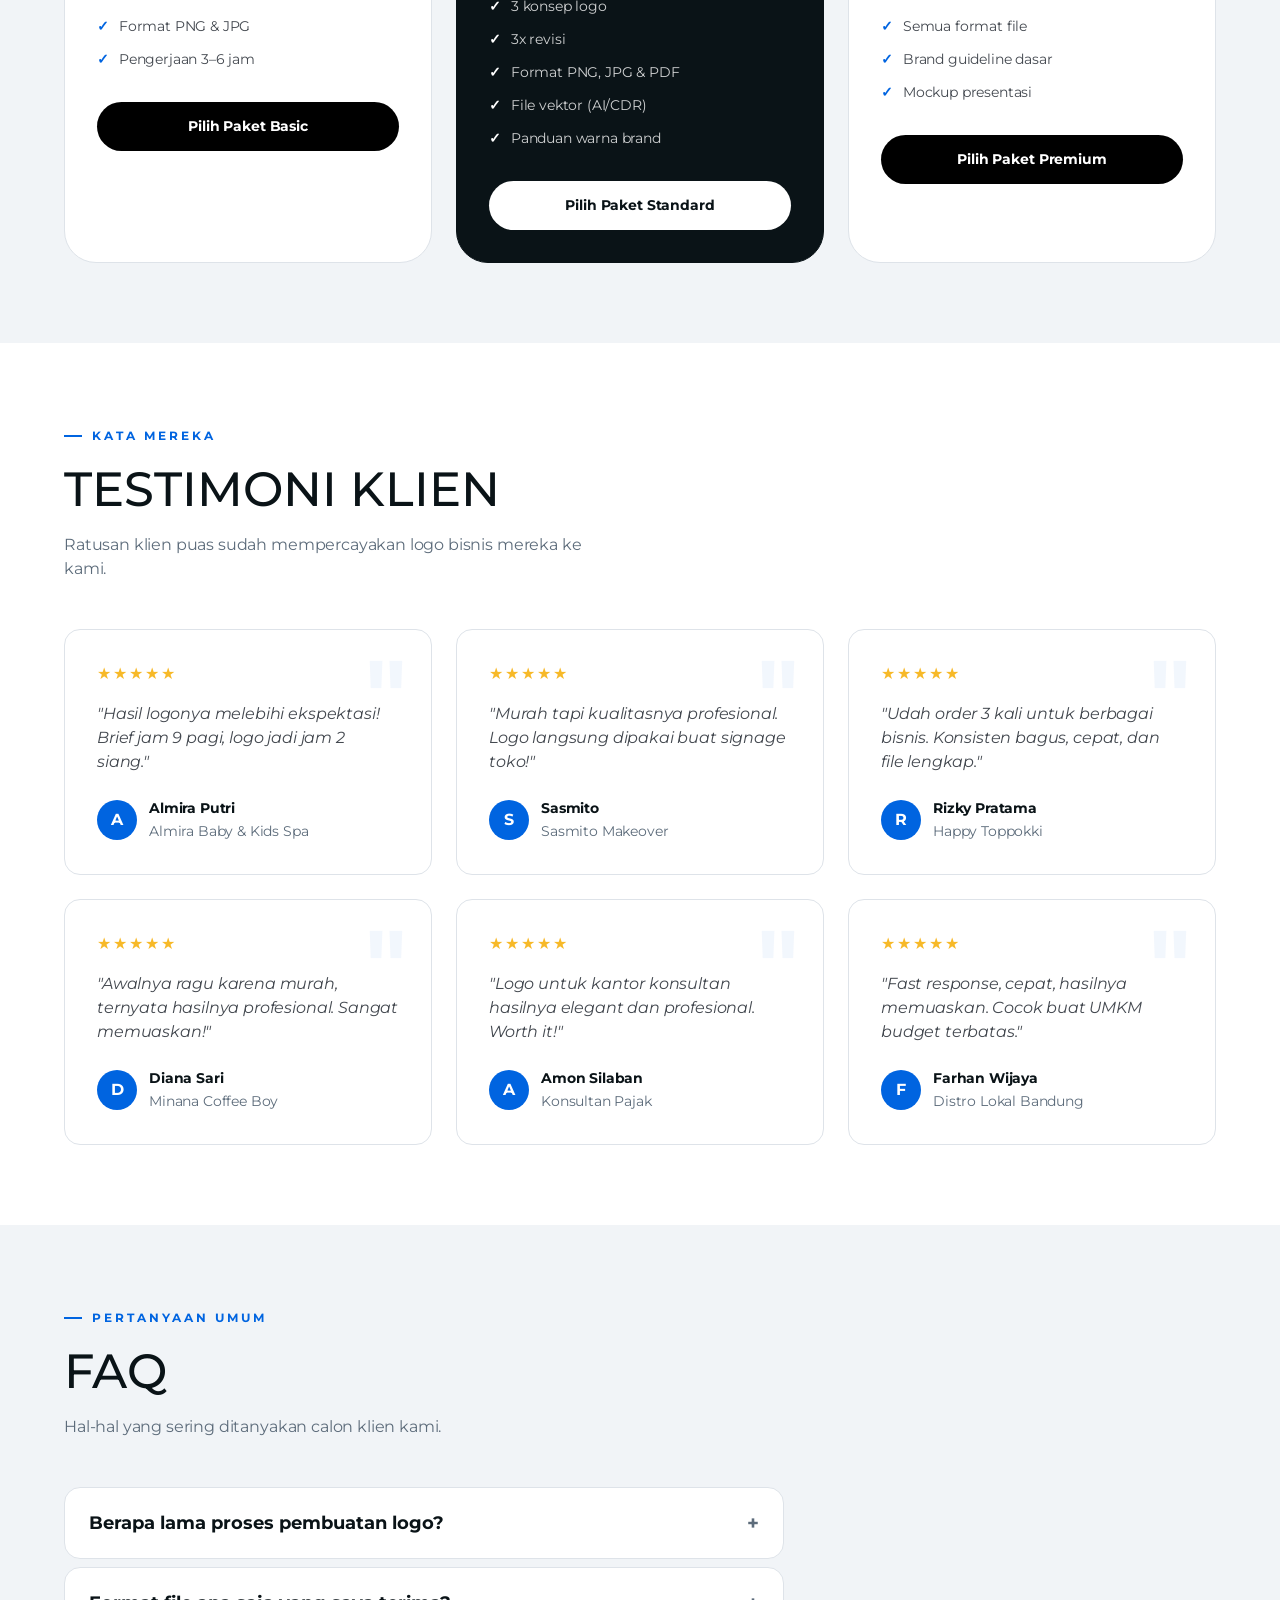
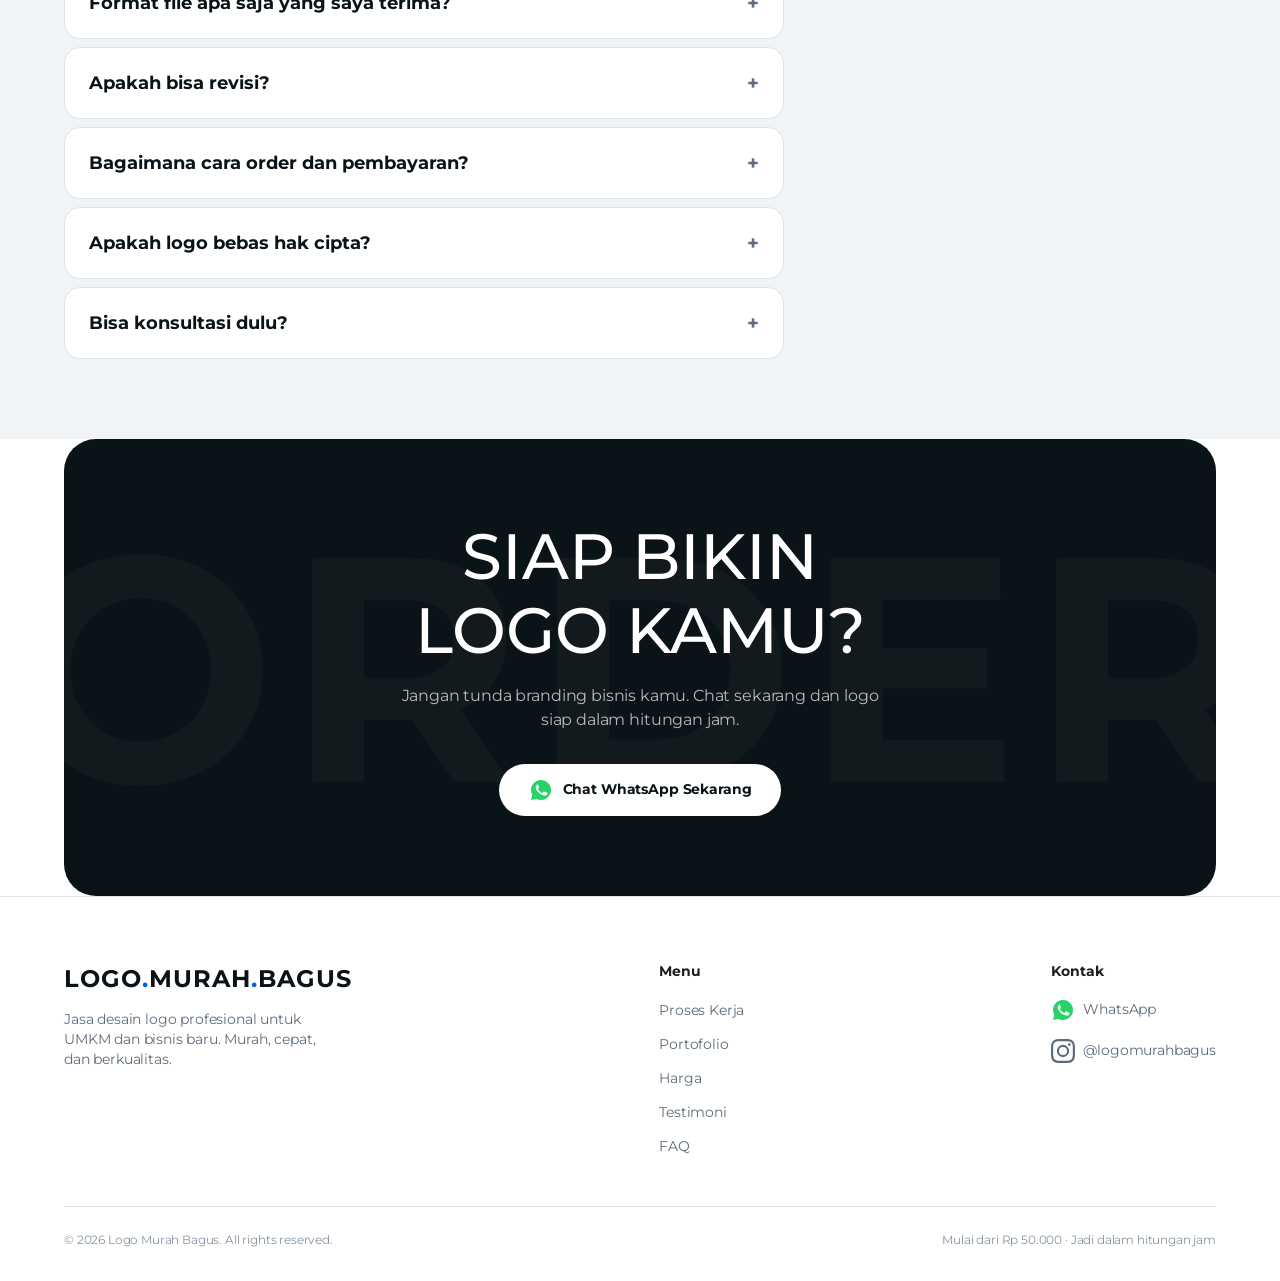
==== commit 90b35188: "redesign" ====
--- a/index.html
+++ b/index.html
@@ -18,7 +18,7 @@
   <link rel="preconnect" href="https://fonts.googleapis.com"/>
   <link rel="preconnect" href="https://fonts.gstatic.com" crossorigin/>
   <!-- Load fonts directly (non-blocking via display=swap) -->
-  <link rel="stylesheet" href="https://fonts.googleapis.com/css2?family=Bebas+Neue&family=Plus+Jakarta+Sans:wght@400;500;600;700;800&display=swap"/>
+  <link rel="stylesheet" href="https://fonts.googleapis.com/css2?family=Montserrat:wght@300;400;500;700&display=swap"/>
 
   <link rel="stylesheet" href="styles/main.css"/>
 </head>
@@ -463,7 +463,7 @@
   <footer class="footer">
     <div class="footer__top">
       <div class="footer__brand">
-        <span class="footer__brand-logo">LOGO<span style="color:var(--color-red)">.</span>MURAH<span style="color:var(--color-red)">.</span>BAGUS</span>
+        <span class="footer__brand-logo">LOGO<span style="color:var(--color-primary)">.</span>MURAH<span style="color:var(--color-primary)">.</span>BAGUS</span>
         <p class="footer__brand-desc">Jasa desain logo profesional untuk UMKM dan bisnis baru. Murah, cepat, dan berkualitas.</p>
       </div>
       <nav class="footer__nav" aria-label="Footer navigation">
